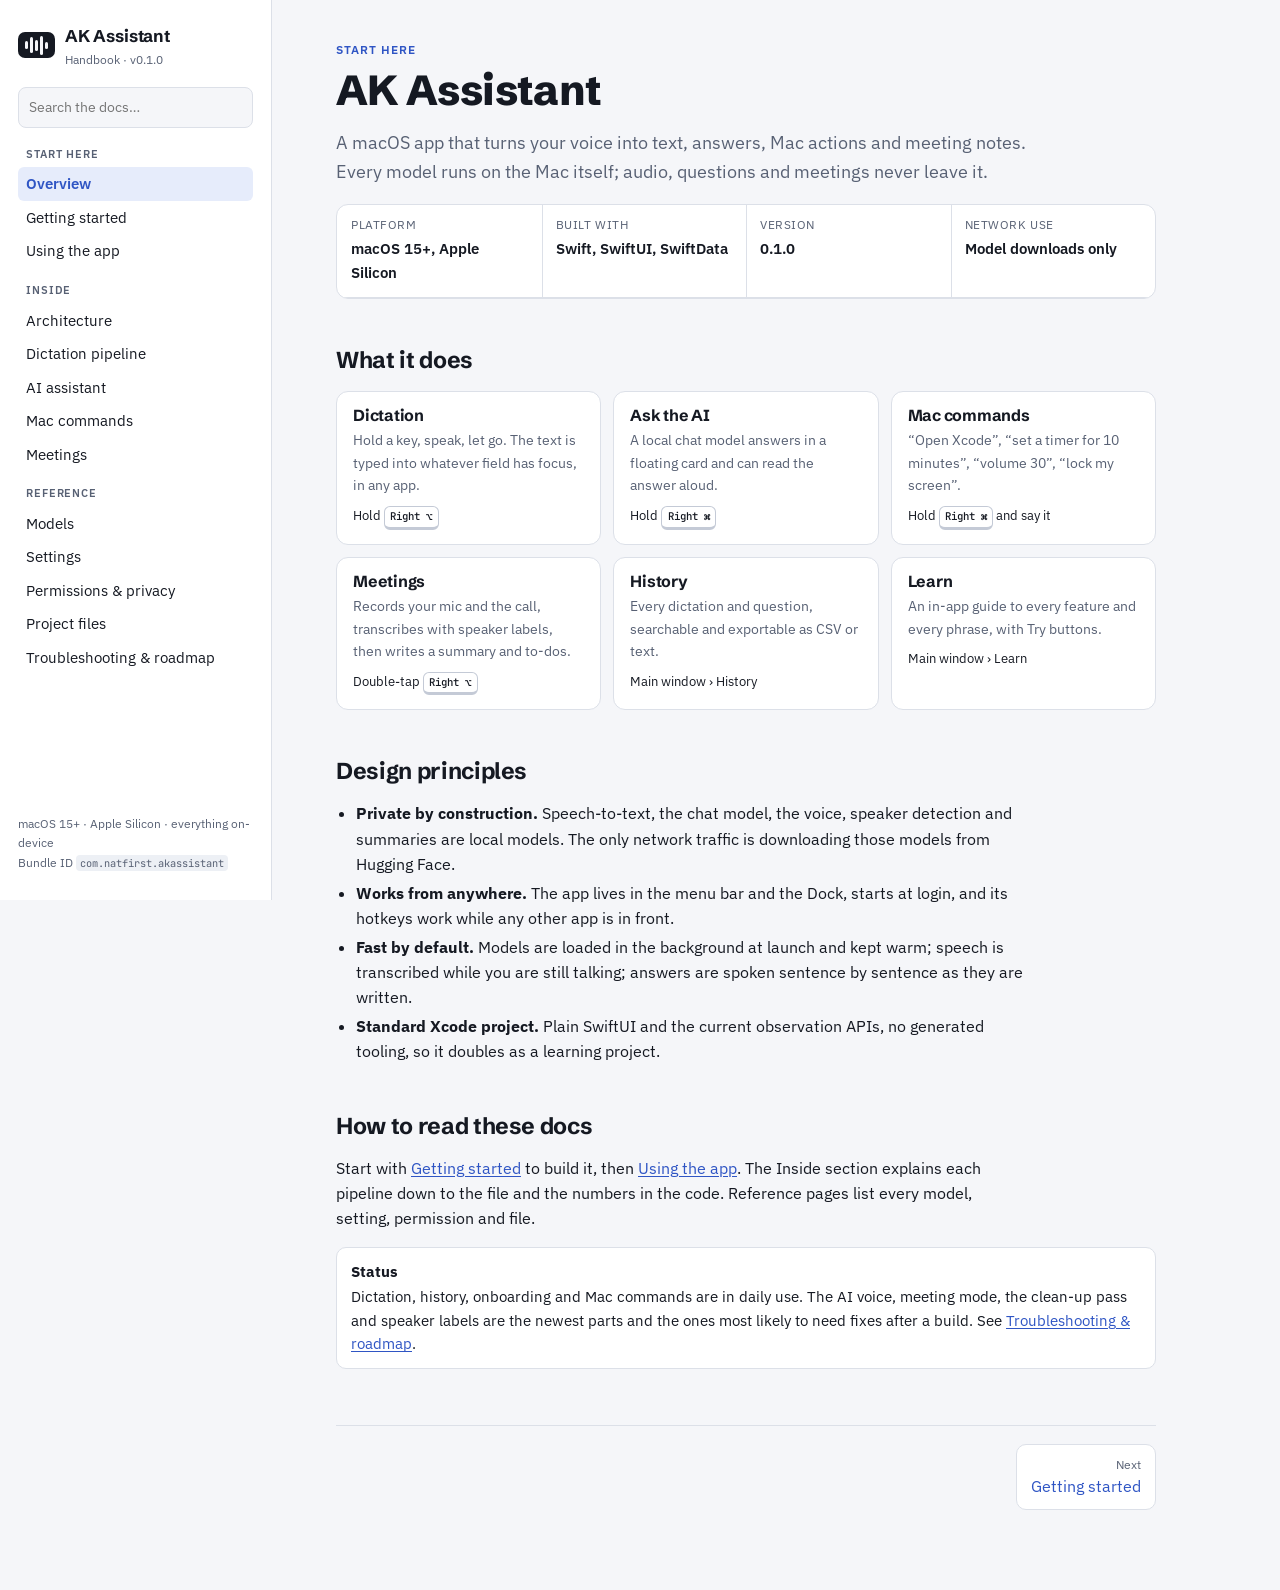
==== docs/index.html @ 8270cf7c "Writing tools, settings pages, models in settings, history redesign - Writing tools: shortcuts that " ====
<!doctype html>
<html lang="en">
<head>
<meta charset="utf-8">
<meta name="viewport" content="width=device-width, initial-scale=1, viewport-fit=cover">
<title>AK Assistant Handbook</title>
<link rel="preconnect" href="https://fonts.googleapis.com">
<link rel="preconnect" href="https://fonts.gstatic.com" crossorigin>
<link rel="stylesheet" href="https://fonts.googleapis.com/css2?family=IBM+Plex+Sans:ital,wght@0,400;0,500;0,600;1,400&family=JetBrains+Mono:wght@400;500&family=Schibsted+Grotesk:wght@600;700;800&display=swap">
<style>
/* Layout: a sticky sidebar of pages beside one reading column; each page is a section swapped by #hash. */
:root {
  --bg: #F5F6F9;
  --surface: #FFFFFF;
  --ink: #151922;
  --muted: #586174;
  --line: #DCE0E8;
  --accent: #2F55C4;
  --accent-soft: #E6ECFB;
  --rec: #D1372A;
  --rec-soft: #FBE7E4;
  --ok: #1E7F4F;
  --warn: #9A5B00;
  --warn-soft: #FFF2DC;
  --code-bg: #EDF0F5;
  --key-top: #FFFFFF;
  --key-edge: #C4CAD6;
  --font-display: "Schibsted Grotesk", "Helvetica Neue", Arial, sans-serif;
  --font-body: "IBM Plex Sans", -apple-system, "Segoe UI", Roboto, sans-serif;
  --font-mono: "JetBrains Mono", ui-monospace, "SF Mono", Menlo, Consolas, monospace;
}
@media (prefers-color-scheme: dark) {
  :root:not([data-theme="light"]) {
    --bg: #0F1217; --surface: #161A22; --ink: #E6E9EF; --muted: #9AA3B3; --line: #2A303B;
    --accent: #84A2FF; --accent-soft: #1E2843; --rec: #FF6F61; --rec-soft: #3A1E1C;
    --ok: #57C98E; --warn: #F0B45A; --warn-soft: #34291A; --code-bg: #1C2129;
    --key-top: #232935; --key-edge: #3A4250; color-scheme: dark;
  }
}
:root[data-theme="dark"] {
  --bg: #0F1217; --surface: #161A22; --ink: #E6E9EF; --muted: #9AA3B3; --line: #2A303B;
  --accent: #84A2FF; --accent-soft: #1E2843; --rec: #FF6F61; --rec-soft: #3A1E1C;
  --ok: #57C98E; --warn: #F0B45A; --warn-soft: #34291A; --code-bg: #1C2129;
  --key-top: #232935; --key-edge: #3A4250; color-scheme: dark;
}

* { box-sizing: border-box; }
body { margin: 0; background: var(--bg); color: var(--ink); font-family: var(--font-body); font-size: 15.5px; line-height: 1.62; }
a { color: var(--accent); text-underline-offset: 2px; }
a:focus-visible, button:focus-visible, input:focus-visible, select:focus-visible { outline: 2px solid var(--accent); outline-offset: 2px; border-radius: 4px; }
code, pre, kbd { font-family: var(--font-mono); font-size: 0.86em; }
code { background: var(--code-bg); padding: 0.1em 0.38em; border-radius: 4px; overflow-wrap: anywhere; }

.shell { display: grid; grid-template-columns: 272px minmax(0, 1fr); min-height: 100vh; }

/* Sidebar */
.side { position: sticky; top: env(safe-area-inset-top, 0px); height: 100vh; overflow-y: auto; border-right: 1px solid var(--line); background: var(--surface); padding: 22px 18px 28px; display: flex; flex-direction: column; gap: 18px; }
.brand { display: flex; align-items: center; gap: 10px; text-decoration: none; color: var(--ink); }
.brand-mark { display: flex; align-items: center; gap: 2px; height: 26px; padding: 0 7px; border-radius: 7px; background: var(--ink); }
.brand-mark i { display: block; width: 3px; border-radius: 2px; background: var(--bg); }
.brand-mark i:nth-child(1){height:8px}.brand-mark i:nth-child(2){height:16px}.brand-mark i:nth-child(3){height:11px}.brand-mark i:nth-child(4){height:19px}.brand-mark i:nth-child(5){height:7px}
.brand b { font-family: var(--font-display); font-size: 17px; letter-spacing: -0.01em; }
.brand small { display: block; color: var(--muted); font-size: 12px; font-weight: 400; }
.search { width: 100%; padding: 8px 10px; border: 1px solid var(--line); border-radius: 8px; background: var(--bg); color: var(--ink); font: inherit; font-size: 14px; }
.nav { display: flex; flex-direction: column; gap: 14px; }
.nav-group > span { display: block; font-size: 11px; font-weight: 600; letter-spacing: 0.08em; text-transform: uppercase; color: var(--muted); margin: 0 8px 4px; }
.nav a { display: flex; justify-content: space-between; gap: 8px; padding: 5px 8px; border-radius: 6px; color: var(--ink); text-decoration: none; font-size: 14.5px; }
.nav a:hover { background: var(--code-bg); }
.nav a[aria-current="page"] { background: var(--accent-soft); color: var(--accent); font-weight: 600; }
.nav a .hits { font-size: 11px; color: var(--muted); font-variant-numeric: tabular-nums; }
.side-foot { margin-top: auto; font-size: 12px; color: var(--muted); }
.mobile-nav { display: none; }

/* Content */
main { padding-block: 40px 80px; padding-inline: clamp(16px, 5vw, 64px); min-width: 0; }
.page { max-width: 820px; }
.eyebrow { font-size: 12px; font-weight: 600; letter-spacing: 0.08em; text-transform: uppercase; color: var(--accent); }
h1, h2, h3 { font-family: var(--font-display); text-wrap: balance; letter-spacing: -0.015em; line-height: 1.2; }
h1 { font-size: clamp(30px, 4.2vw, 42px); margin: 6px 0 12px; font-weight: 800; }
h2 { font-size: 23px; margin: 42px 0 10px; padding-top: 6px; }
h3 { font-size: 17px; margin: 26px 0 6px; }
.lead { font-size: 18px; color: var(--muted); max-width: 64ch; margin: 0 0 8px; }
p, li { max-width: 68ch; }
ul, ol { padding-left: 1.3em; }
li + li { margin-top: 4px; }
.muted { color: var(--muted); }

/* Keycaps */
kbd { display: inline-block; min-width: 1.9em; text-align: center; padding: 0.08em 0.5em 0.12em; border: 1px solid var(--key-edge); border-bottom-width: 3px; border-radius: 6px; background: var(--key-top); color: var(--ink); font-size: 0.82em; font-weight: 500; white-space: nowrap; }

/* Tables */
.table-wrap { overflow-x: auto; margin: 14px 0 6px; border: 1px solid var(--line); border-radius: 10px; background: var(--surface); }
table { width: 100%; border-collapse: collapse; font-size: 14px; }
th, td { text-align: left; vertical-align: top; padding: 9px 12px; border-bottom: 1px solid var(--line); }
th { font-size: 12px; font-weight: 600; letter-spacing: 0.04em; text-transform: uppercase; color: var(--muted); background: var(--bg); white-space: nowrap; }
tr:last-child td { border-bottom: 0; }
td code { white-space: nowrap; }
td.num { font-variant-numeric: tabular-nums; white-space: nowrap; }

/* Pipeline diagram: real stages, real order */
.flow { display: flex; flex-wrap: wrap; align-items: stretch; gap: 8px; margin: 16px 0; padding: 14px; border: 1px solid var(--line); border-radius: 12px; background: var(--surface); }
.stage { flex: 1 1 130px; min-width: 0; padding: 10px 12px; border-radius: 8px; background: var(--bg); border: 1px solid var(--line); }
.stage b { display: block; font-size: 13.5px; }
.stage span { display: block; font-size: 12.5px; color: var(--muted); line-height: 1.4; margin-top: 2px; }
.stage code { font-size: 11.5px; }
.arrow { align-self: center; color: var(--muted); font-size: 18px; flex: 0 0 auto; }
.stage.hot { border-color: var(--accent); background: var(--accent-soft); }
.stage.rec { border-color: var(--rec); background: var(--rec-soft); }
.flow-cap { font-size: 12.5px; color: var(--muted); margin-top: -8px; }

/* Callouts */
.note { margin: 16px 0; padding: 12px 14px; border-radius: 10px; border: 1px solid var(--line); background: var(--surface); font-size: 14.5px; }
.note.warn { border-color: var(--warn); background: var(--warn-soft); }
.note b:first-child { display: block; margin-bottom: 2px; }

/* Feature grid */
.grid { display: grid; grid-template-columns: repeat(auto-fit, minmax(220px, 1fr)); gap: 12px; margin: 16px 0; }
.card { padding: 14px 16px; border: 1px solid var(--line); border-radius: 12px; background: var(--surface); min-width: 0; }
.card h3 { margin: 0 0 4px; font-size: 16px; }
.card p { margin: 0; font-size: 14px; color: var(--muted); }
.card .how { margin-top: 8px; font-size: 13px; }

.facts { display: grid; grid-template-columns: repeat(auto-fit, minmax(150px, 1fr)); gap: 0; border: 1px solid var(--line); border-radius: 12px; background: var(--surface); margin: 18px 0; overflow: hidden; }
.facts div { padding: 12px 14px; border-right: 1px solid var(--line); border-bottom: 1px solid var(--line); margin: -1px -1px 0 0; }
.facts dt { font-size: 11.5px; letter-spacing: 0.05em; text-transform: uppercase; color: var(--muted); }
.facts dd { margin: 2px 0 0; font-weight: 600; font-size: 15px; }

pre.tree, pre.code { background: var(--surface); border: 1px solid var(--line); border-radius: 10px; padding: 14px 16px; overflow-x: auto; line-height: 1.55; font-size: 13px; }
.tag { display: inline-block; font-size: 11.5px; font-weight: 600; padding: 1px 7px; border-radius: 999px; background: var(--code-bg); color: var(--muted); white-space: nowrap; }
.tag.new { background: var(--accent-soft); color: var(--accent); }
.tag.rec { background: var(--rec-soft); color: var(--rec); }
.dot { display: inline-block; width: 8px; height: 8px; border-radius: 50%; background: var(--rec); margin-right: 6px; vertical-align: 1px; }

.pager { display: flex; justify-content: space-between; gap: 12px; margin-top: 56px; padding-top: 18px; border-top: 1px solid var(--line); }
.pager a { display: block; max-width: 48%; padding: 10px 14px; border: 1px solid var(--line); border-radius: 10px; text-decoration: none; background: var(--surface); }
.pager a small { display: block; color: var(--muted); font-size: 12px; }
.pager a.next { margin-left: auto; text-align: right; }

dl.defs { display: grid; grid-template-columns: minmax(120px, 210px) minmax(0, 1fr); gap: 8px 18px; margin: 14px 0; }
dl.defs dt { font-weight: 600; }
dl.defs dd { margin: 0; color: var(--muted); min-width: 0; }

@media (max-width: 860px) {
  .shell { grid-template-columns: minmax(0, 1fr); }
  .side { display: none; }
  .mobile-nav { display: flex; flex-direction: column; gap: 10px; padding: 14px 16px; border-bottom: 1px solid var(--line); background: var(--surface); position: sticky; top: env(safe-area-inset-top, 0px); z-index: 2; }
  .mobile-nav select { font: inherit; padding: 8px; border-radius: 8px; border: 1px solid var(--line); background: var(--bg); color: var(--ink); }
  main { padding-block: 24px 64px; }
  dl.defs { grid-template-columns: minmax(0, 1fr); gap: 2px 0; }
  dl.defs dd { margin-bottom: 10px; }
  .arrow { transform: rotate(90deg); flex-basis: 100%; text-align: center; }
  .stage { flex-basis: 100%; }
}
@media (prefers-reduced-motion: no-preference) { .page:not([hidden]) { animation: fade .18s ease-out; } }
@keyframes fade { from { opacity: .4; transform: translateY(3px); } to { opacity: 1; transform: none; } }
</style>
</head>
<body>


<div class="shell">
  <aside class="side" aria-label="Documentation">
    <a class="brand" href="#overview">
      <span class="brand-mark" aria-hidden="true"><i></i><i></i><i></i><i></i><i></i></span>
      <span><b>AK Assistant</b><small>Handbook · v0.1.0</small></span>
    </a>
    <input class="search" id="search" type="search" placeholder="Search the docs…" aria-label="Search the docs">
    <nav class="nav" id="nav"></nav>
    <div class="side-foot">macOS 15+ · Apple Silicon · everything on-device<br>Bundle ID <code>com.natfirst.akassistant</code></div>
  </aside>

  <div class="mobile-nav">
    <a class="brand" href="#overview"><span class="brand-mark" aria-hidden="true"><i></i><i></i><i></i><i></i><i></i></span><b>AK Assistant Handbook</b></a>
    <label class="muted" for="page-select" style="font-size:12px">Page</label>
    <select id="page-select"></select>
  </div>

  <main id="main">

<section class="page" data-page="overview" data-group="Start here" data-title="Overview">
  <div class="eyebrow">Start here</div>
  <h1>AK Assistant</h1>
  <p class="lead">A macOS app that turns your voice into text, answers, Mac actions and meeting notes. Every model runs on the Mac itself; audio, questions and meetings never leave it.</p>

  <dl class="facts">
    <div><dt>Platform</dt><dd>macOS 15+, Apple Silicon</dd></div>
    <div><dt>Built with</dt><dd>Swift, SwiftUI, SwiftData</dd></div>
    <div><dt>Version</dt><dd>0.1.0</dd></div>
    <div><dt>Network use</dt><dd>Model downloads only</dd></div>
  </dl>

  <h2>What it does</h2>
  <div class="grid">
    <div class="card"><h3>Dictation</h3><p>Hold a key, speak, let go. The text is typed into whatever field has focus, in any app.</p><div class="how">Hold <kbd>Right ⌥</kbd></div></div>
    <div class="card"><h3>Ask the AI</h3><p>A local chat model answers in a floating card and can read the answer aloud.</p><div class="how">Hold <kbd>Right ⌘</kbd></div></div>
    <div class="card"><h3>Mac commands</h3><p>“Open Xcode”, “set a timer for 10 minutes”, “volume 30”, “lock my screen”.</p><div class="how">Hold <kbd>Right ⌘</kbd> and say it</div></div>
    <div class="card"><h3>Meetings</h3><p>Records your mic and the call, transcribes with speaker labels, then writes a summary and to-dos.</p><div class="how">Double-tap <kbd>Right ⌥</kbd></div></div>
    <div class="card"><h3>History</h3><p>Every dictation and question, searchable and exportable as CSV or text.</p><div class="how">Main window › History</div></div>
    <div class="card"><h3>Learn</h3><p>An in-app guide to every feature and every phrase, with Try buttons.</p><div class="how">Main window › Learn</div></div>
  </div>

  <h2>Design principles</h2>
  <ul>
    <li><b>Private by construction.</b> Speech-to-text, the chat model, the voice, speaker detection and summaries are local models. The only network traffic is downloading those models from Hugging Face.</li>
    <li><b>Works from anywhere.</b> The app lives in the menu bar and the Dock, starts at login, and its hotkeys work while any other app is in front.</li>
    <li><b>Fast by default.</b> Models are loaded in the background at launch and kept warm; speech is transcribed while you are still talking; answers are spoken sentence by sentence as they are written.</li>
    <li><b>Standard Xcode project.</b> Plain SwiftUI and the current observation APIs, no generated tooling, so it doubles as a learning project.</li>
  </ul>

  <h2>How to read these docs</h2>
  <p>Start with <a href="#getting-started">Getting started</a> to build it, then <a href="#using">Using the app</a>. The Inside section explains each pipeline down to the file and the numbers in the code. Reference pages list every model, setting, permission and file.</p>
  <div class="note"><b>Status</b>Dictation, history, onboarding and Mac commands are in daily use. The AI voice, meeting mode, the clean-up pass and speaker labels are the newest parts and the ones most likely to need fixes after a build. See <a href="#troubleshooting">Troubleshooting &amp; roadmap</a>.</div>
</section>

<section class="page" data-page="getting-started" data-group="Start here" data-title="Getting started" hidden>
  <div class="eyebrow">Start here</div>
  <h1>Getting started</h1>
  <p class="lead">Open the project in Xcode, let it fetch the Swift packages, pick a signing team and run.</p>

  <h2>Requirements</h2>
  <div class="table-wrap"><table>
    <tr><th>Item</th><th>Needed</th></tr>
    <tr><td>Mac</td><td>Apple Silicon (M1 or newer)</td></tr>
    <tr><td>macOS</td><td>15 Sequoia or newer (deployment target 15.0; the voice engine needs it)</td></tr>
    <tr><td>Xcode</td><td>26 or newer (MLX Swift LM needs Swift 6.2 tools; the app target itself builds in Swift 5 mode)</td></tr>
    <tr><td>Memory</td><td>16 GB recommended with the AI assistant on. On 8 GB use Qwen3 1.7B and Parakeet Redux.</td></tr>
    <tr><td>Disk</td><td>~220–650 MB per speech model, 1–5.2 GB per AI model, 1–2.2 GB per voice, ~45 MB per hour of kept meeting audio</td></tr>
  </table></div>

  <h2>Build and run</h2>
  <ol>
    <li>Open <code>AKAssistant.xcodeproj</code> in the <code>AK Assistant</code> folder on the Desktop.</li>
    <li>Wait for Xcode to resolve the Swift packages (first time: several minutes). If it asks to <b>Trust &amp; Enable</b> the <code>MLXHuggingFaceMacros</code> macros, allow it. If it reports a missing <b>Metal Toolchain</b>, install it from Xcode › Settings › Components.</li>
    <li>Select the <b>AKAssistant</b> target › <b>Signing &amp; Capabilities</b> and choose your team.</li>
    <li>Press <kbd>⌘R</kbd>. Onboarding opens on the first launch.</li>
  </ol>
  <p>The project uses Xcode 16+ folder syncing (<code>PBXFileSystemSynchronizedRootGroup</code>): any file added to the <code>AKAssistant</code> folder, in Finder or Xcode, is part of the app automatically.</p>

  <h2>Swift packages</h2>
  <div class="table-wrap"><table>
    <tr><th>Package</th><th>Version</th><th>Used for</th></tr>
    <tr><td><a href="https://github.com/argmaxinc/argmax-oss-swift">argmax-oss-swift</a></td><td class="num">1.1.0</td><td>WhisperKit (speech-to-text) and TTSKit (Qwen3-TTS voice)</td></tr>
    <tr><td><a href="https://github.com/FluidInference/FluidAudio">FluidAudio</a></td><td class="num">0.17.4</td><td>Parakeet and Nemotron speech models, Silero VAD, offline speaker diarization</td></tr>
    <tr><td><a href="https://github.com/ml-explore/mlx-swift-lm">mlx-swift-lm</a></td><td class="num">3.31.4</td><td>Running the AI chat models with MLX</td></tr>
    <tr><td><a href="https://github.com/ml-explore/mlx-swift">mlx-swift</a></td><td class="num">0.31.6</td><td>MLX array framework (dependency of the above)</td></tr>
    <tr><td><a href="https://github.com/huggingface/swift-huggingface">swift-huggingface</a></td><td class="num">0.11.0</td><td>Hugging Face downloads, <code>#huggingFaceLoadModelContainer</code></td></tr>
    <tr><td><a href="https://github.com/huggingface/swift-transformers">swift-transformers</a></td><td class="num">1.3.4</td><td>Tokenizers for the chat models</td></tr>
    <tr><td><a href="https://github.com/sindresorhus/KeyboardShortcuts">KeyboardShortcuts</a></td><td class="num">2.4.0</td><td>Custom hotkey combos and the shortcut recorder</td></tr>
  </table></div>
  <p class="muted">Pulled in indirectly: swift-jinja, swift-collections, swift-crypto, swift-asn1, swift-numerics, swift-syntax, swift-argument-parser, eventsource, yyjson.</p>

  <h2>Where things are set in Xcode</h2>
  <div class="table-wrap"><table>
    <tr><th>What</th><th>Where</th></tr>
    <tr><td>App name, bundle ID (<code>com.natfirst.akassistant</code>), version</td><td>Target › General</td></tr>
    <tr><td>Microphone and Apple Events permission texts</td><td>Target › Info, or Build Settings › <code>INFOPLIST_KEY_*</code></td></tr>
    <tr><td>Entitlements, signing, hardened runtime</td><td>Target › Signing &amp; Capabilities (<code>AKAssistant.entitlements</code>)</td></tr>
    <tr><td>Swift packages</td><td>Project › Package Dependencies</td></tr>
    <tr><td>App icon, accent colour</td><td><code>Assets.xcassets</code> (source art: <code>AppIcon.svg</code>)</td></tr>
  </table></div>

  <h2>Making a DMG to share</h2>
  <p><code>make-dmg.sh</code> in the project folder archives a Release build and packages it as a drag-to-Applications disk image in <code>dist/AK-Assistant-&lt;version&gt;.dmg</code>.</p>
  <pre class="code">./make-dmg.sh                       # build + DMG, signed the way Xcode signs
NOTARY_PROFILE=ak ./make-dmg.sh     # also notarize, so other Macs open it without warnings</pre>
  <div class="note warn"><b>Replace old copies when you update</b>An older copy left in Applications (it starts at login) keeps its own hotkeys running alongside the new build. Before meetings moved to their own database file, an old copy could also wipe the meetings table. Quit or replace old copies after each update.</div>
</section>

<section class="page" data-page="using" data-group="Start here" data-title="Using the app" hidden>
  <div class="eyebrow">Start here</div>
  <h1>Using the app</h1>
  <p class="lead">Three keys do almost everything. The window is for history, meetings, models and settings.</p>

  <h2>Keys</h2>
  <div class="table-wrap"><table>
    <tr><th>Do this</th><th>Default key</th><th>What happens</th></tr>
    <tr><td>Hold and talk, then let go</td><td><kbd>Right ⌥</kbd></td><td>Dictation: the text is typed into the focused field</td></tr>
    <tr><td>Hold and ask, then let go</td><td><kbd>Right ⌘</kbd></td><td>AI answer or Mac command</td></tr>
    <tr><td>Double-tap</td><td><kbd>Right ⌥</kbd> <kbd>Right ⌥</kbd></td><td>Start recording a meeting</td></tr>
    <tr><td>Press once (or double-tap) during a meeting</td><td><kbd>Right ⌥</kbd></td><td>Stop the meeting and write the notes</td></tr>
    <tr><td>Press while still holding</td><td><kbd>Esc</kbd></td><td>Cancel the current recording</td></tr>
  </table></div>
  <p>Either key can be Right Option, Right Command, Right Control, Fn/Globe or a custom combination. The AI key can also be Off. The two can never be the same key; picking the other key's key swaps them.</p>

  <h2>The floating popup</h2>
  <p>One borderless panel at the top centre of the screen changes shape with what is happening. It never takes focus, so the field you are typing in stays active.</p>
  <dl class="defs">
    <dt>Capsule</dt><dd>“Listening…”, “Transcribing…”, “Thinking…”, short messages. Grows to show the live transcript while you talk.</dd>
    <dt>Transcript card</dt><dd>After dictation: what was typed and where. Stays 4–15 s depending on length, longer while the pointer is over it.</dd>
    <dt>Answer card</dt><dd>Your question and the AI answer as it streams in, with copy, speak again, new chat and close.</dd>
    <dt>Meeting capsule</dt><dd><span class="dot"></span>“Meeting · press ⌥ to stop” with a level meter and timer while a meeting records.</dd>
  </dl>

  <h2>Main window</h2>
  <div class="table-wrap"><table>
    <tr><th>Page</th><th>What it shows</th></tr>
    <tr><td>History</td><td>Dictations and AI questions with time, app, model and word count. Search, filter, copy, export (CSV or text), clear.</td></tr>
    <tr><td>Meetings</td><td>Recorded meetings: Summary, To-dos and Transcript tabs, audio player, speaker names. See <a href="#meetings">Meetings</a>.</td></tr>
    <tr><td>Learn</td><td>Get started checklist, every command phrase with Try buttons, feature guides, tips and fixes.</td></tr>
    <tr><td>Models</td><td>Download, delete and pick speech, AI and voice models; choose where each speech model runs; add custom models.</td></tr>
    <tr><td>Settings</td><td>Keys, AI answers, Mac commands, Meetings (four sections), transcription, general, history, permissions.</td></tr>
  </table></div>
  <p>Closing the window leaves the app running. The menu bar icon shows status, the last five dictations (click to copy), timers, meeting start/stop and quick links.</p>

  <h2>First launch</h2>
  <p>Onboarding runs once, in seven steps: <b>Welcome</b> → <b>Microphone</b> → <b>Accessibility</b> → <b>Speech model</b> (downloads and warms it) → <b>AI assistant</b> (chat model, voice, how answers come back) → <b>Keys</b> → <b>Try it</b>. Launch at login is turned on. If the window is closed on the last step but everything is granted and downloaded, onboarding is marked done anyway.</p>
</section>

<section class="page" data-page="architecture" data-group="Inside" data-title="Architecture" hidden>
  <div class="eyebrow">Inside</div>
  <h1>Architecture</h1>
  <p class="lead">One observable hub, <code>AppState</code>, owns every pipeline. Services do the work; SwiftUI views only read state and call methods.</p>

  <h2>The layers</h2>
  <div class="flow" aria-label="Layers from input to storage">
    <div class="stage"><b>Input</b><span><code>HotkeyManager</code>, <code>AudioRecorder</code>, <code>MeetingRecorder</code></span></div>
    <div class="arrow" aria-hidden="true">→</div>
    <div class="stage hot"><b>AppState</b><span>status, popup mode, routing; owns all services</span></div>
    <div class="arrow" aria-hidden="true">→</div>
    <div class="stage"><b>Services</b><span>Transcription, LLM, Speech, Commands, Meetings</span></div>
    <div class="arrow" aria-hidden="true">→</div>
    <div class="stage"><b>Output</b><span><code>TextInserter</code>, popup, voice, SwiftData</span></div>
  </div>

  <h2>Key types</h2>
  <div class="table-wrap"><table>
    <tr><th>Type</th><th>File</th><th>Role</th></tr>
    <tr><td><code>AKAssistantApp</code>, <code>AppDelegate</code></td><td><code>AKAssistantApp.swift</code></td><td><code>@main</code>. Main <code>Window</code>, <code>MenuBarExtra</code>, Dock icon, saves data on quit. Window is suppressed at launch once onboarded.</td></tr>
    <tr><td><code>AppState</code></td><td><code>App/AppState.swift</code></td><td><code>@MainActor @Observable</code> singleton. Dictation and assistant pipelines, Mac commands, meeting routing, model warm-up, history saving.</td></tr>
    <tr><td><code>Preferences</code></td><td><code>App/Preferences.swift</code></td><td>Every setting, persisted in <code>UserDefaults</code> through <code>didSet</code>.</td></tr>
    <tr><td><code>ModelManager</code></td><td><code>Models/ModelManager.swift</code></td><td>Downloads, tracks and deletes speech, chat and voice models.</td></tr>
    <tr><td><code>TranscriptionService</code></td><td><code>Transcription/</code></td><td>Keeps one speech engine loaded; reuses in-flight loads; unloads after 4 idle hours.</td></tr>
    <tr><td><code>LLMService</code></td><td><code>Assistant/LLMService.swift</code></td><td>Loads an MLX chat model, holds the conversation, one-off generation for meeting notes.</td></tr>
    <tr><td><code>SpeechService</code></td><td><code>Assistant/SpeechService.swift</code></td><td>Qwen3-TTS through TTSKit; speaks sentence by sentence.</td></tr>
    <tr><td><code>CommandRunner</code></td><td><code>Tools/</code></td><td>Parses and runs Mac commands, timers and reminders.</td></tr>
    <tr><td><code>MeetingCoordinator</code></td><td><code>Meetings/</code></td><td>Meeting mode: recording, live transcript, clean-up pass, notes.</td></tr>
    <tr><td><code>IslandController</code></td><td><code>UI/FloatingIsland.swift</code></td><td>The non-activating <code>NSPanel</code> that follows <code>AppState.islandMode</code>.</td></tr>
  </table></div>

  <h2>State and observation</h2>
  <ul>
    <li><code>AppState</code>, <code>Preferences</code>, <code>ModelManager</code> and <code>MeetingCoordinator</code> are <code>@Observable</code>. Views read them through <code>@Environment(Type.self)</code>; only views that read a changed property redraw.</li>
    <li>Plumbing that isn't UI state (tasks, recorder handles) is <code>@ObservationIgnored</code>.</li>
    <li><code>AppState.observePreferences()</code> uses <code>withObservationTracking</code> to react to settings changes (new hotkeys, a different model) from anywhere in the UI.</li>
    <li>The popup follows <code>islandMode</code>, computed from <code>status</code>, the dictation result, the AI reply and whether a meeting is recording.</li>
  </ul>

  <h2>Threads</h2>
  <dl class="defs">
    <dt>Main actor</dt><dd>All app state, services' bookkeeping, SwiftData's main context, UI.</dd>
    <dt>Audio thread</dt><dd>Microphone taps convert to 16 kHz mono and append under an <code>NSLock</code>; levels hop to the main actor.</dd>
    <dt>Mixer queue</dt><dd>Meetings: a serial <code>DispatchQueue</code> mixes mic and Mac audio every 0.25 s, writes the .m4a files and cuts transcript chunks.</dd>
    <dt>ScreenCaptureKit queue</dt><dd>Delivers the Mac's audio buffers for meetings.</dd>
    <dt>Model inference</dt><dd>Core ML, MLX and FluidAudio run their own work off the main thread; the services <code>await</code> them.</dd>
  </dl>

  <h2>Where data lives</h2>
  <div class="table-wrap"><table>
    <tr><th>Data</th><th>Location</th><th>Format</th></tr>
    <tr><td>Dictation and AI history</td><td><code>~/Library/Application Support/default.store</code></td><td>SwiftData (<code>DictationRecord</code>)</td></tr>
    <tr><td>Meetings</td><td><code>~/Library/Application Support/AK Assistant/Meetings.store</code></td><td>SwiftData (<code>Meeting</code>), private to the app</td></tr>
    <tr><td>Meeting audio</td><td><code>…/AK Assistant/Meetings/&lt;id&gt;.m4a</code>, <code>-mic.m4a</code>, <code>-mac.m4a</code></td><td>AAC, 16 kHz mono, 32 kbps</td></tr>
    <tr><td>Settings, custom models, runtimes</td><td><code>UserDefaults</code> (<code>com.natfirst.akassistant</code>)</td><td>Property list</td></tr>
    <tr><td>WhisperKit models, voices</td><td><code>…/AK Assistant/Models</code> (voices in <code>Models/Voice</code>)</td><td>Core ML</td></tr>
    <tr><td>Parakeet, Nemotron, VAD, diarizer</td><td><code>~/Library/Application Support/FluidAudio/Models</code></td><td>Core ML (managed by FluidAudio)</td></tr>
    <tr><td>Chat models</td><td><code>~/.cache/huggingface/hub</code></td><td>MLX safetensors</td></tr>
  </table></div>
  <div class="note"><b>Why meetings have their own store</b>SwiftData's default file is shared by every non-sandboxed app that uses the default configuration. An older AK Assistant build without the <code>Meeting</code> entity would migrate that file and drop the meetings table. Meetings moved to <code>Meetings.store</code>; on first launch of that version, meetings left in the shared file are copied over once.</div>
</section>

<section class="page" data-page="dictation" data-group="Inside" data-title="Dictation pipeline" hidden>
  <div class="eyebrow">Inside</div>
  <h1>Dictation pipeline</h1>
  <p class="lead">From key down to text in another app, with the model already warm and the transcript mostly done before you let go.</p>

  <div class="flow" aria-label="Dictation pipeline">
    <div class="stage"><b>Key down</b><span><code>HotkeyManager</code> flagsChanged monitor</span></div>
    <div class="arrow" aria-hidden="true">→</div>
    <div class="stage"><b>Record</b><span><code>AudioRecorder</code>, 16 kHz mono in memory</span></div>
    <div class="arrow" aria-hidden="true">→</div>
    <div class="stage hot"><b>Transcribe</b><span>streaming or final pass</span></div>
    <div class="arrow" aria-hidden="true">→</div>
    <div class="stage"><b>Clean</b><span><code>PostProcessor</code></span></div>
    <div class="arrow" aria-hidden="true">→</div>
    <div class="stage"><b>Insert</b><span><code>TextInserter</code></span></div>
    <div class="arrow" aria-hidden="true">→</div>
    <div class="stage"><b>Save</b><span>History, transcript card</span></div>
  </div>

  <h2>1. The key</h2>
  <p>Modifier-only keys (Right ⌥ 61, Right ⌘ 54, Right ⌃ 62, Fn 63) are watched with global and local <code>NSEvent</code> <code>.flagsChanged</code> monitors, which need Accessibility. Custom combos use KeyboardShortcuts' key-down and key-up handlers. <kbd>Esc</kbd> while recording cancels. Double-tap detection for meetings lives here too (see <a href="#meetings">Meetings</a>).</p>

  <h2>2. Recording</h2>
  <ul>
    <li><code>AVAudioEngine</code> taps the mic and converts each buffer to 16 kHz mono Float32 with <code>AVAudioConverter</code>. Nothing is written to disk.</li>
    <li>The app you were typing in is remembered so it can be brought back to the front before pasting.</li>
    <li>The speech model's load starts the moment the key goes down, in case it was unloaded.</li>
    <li>Recordings stop on their own after <b>120 s</b>.</li>
  </ul>

  <h2>3. Transcribing</h2>
  <dl class="defs">
    <dt>Streaming models</dt><dd>Nemotron Streaming gets audio in ~0.1 s pieces while you talk; its running transcript is the live text, and only the last fraction of a second remains when you let go.</dd>
    <dt>Other models</dt><dd>A live preview re-transcribes the recent audio about every 0.25 s (Parakeet, 20 s window) or 0.6 s (Whisper, 30 s window). When you let go, the whole clip is transcribed once more for the final text.</dd>
    <dt>Skipped clips</dt><dd>Shorter than 0.3 s or with RMS below 0.004 (near silence), so Whisper can't invent “Thank you.” from nothing.</dd>
  </dl>
  <p>Engines implement one protocol, <code>TranscriptionEngine</code> (<code>transcribe(samples, language)</code>), with <code>StreamingTranscriptionEngine</code> adding <code>beginStream / feed / finishStream</code>. Backends: <code>WhisperKitEngine</code>, <code>ParakeetEngine</code>, <code>NemotronStreamingEngine</code> and, when the mlx-audio package is present, MLX engines. Each new load runs one second of silence through the model to compile its kernels before real use.</p>

  <h2>4. Cleaning up</h2>
  <p><code>PostProcessor.clean</code> strips model artefacts such as <code>[BLANK_AUDIO]</code>, removes filler words (“um”, “uh”) when that setting is on, collapses whitespace, fixes spaces before punctuation and capitalises the first letter.</p>

  <h2>5. Inserting</h2>
  <ol>
    <li>Checks Accessibility and permission to post key events, and Secure Keyboard Entry (password fields, Terminal). If blocked, the text goes to the clipboard with the reason shown on the card.</li>
    <li><b>Accessibility insert:</b> writes straight into the focused element of native apps and verifies the value changed. No clipboard involved.</li>
    <li><b>Clipboard + ⌘V:</b> for browsers, Electron, Office and the rest. Waits for the hotkey's modifier to be released first so it can't combine with ⌘V. The previous clipboard is restored afterwards (after a delay, so slow apps read the new text first).</li>
  </ol>
  <p>The result (<code>inserted</code>, <code>pasted(focusConfirmed:)</code> or <code>copiedOnly(reason)</code>) decides what the transcript card says.</p>

  <h2>6. History</h2>
  <p>Each dictation is saved as a <code>DictationRecord</code> (text, duration, model, app name and bundle ID). Retention: forever, 30 days, 7 days or don't save; old entries are pruned at launch and when the setting changes. Export as CSV or plain text.</p>
</section>

<section class="page" data-page="assistant" data-group="Inside" data-title="AI assistant" hidden>
  <div class="eyebrow">Inside</div>
  <h1>AI assistant</h1>
  <p class="lead">Hold the AI key, ask, let go. A local chat model streams the answer into the popup while a local voice reads each sentence as soon as it's written.</p>

  <div class="flow" aria-label="AI assistant pipeline">
    <div class="stage"><b>Speech-to-text</b><span>same pipeline as dictation</span></div>
    <div class="arrow" aria-hidden="true">→</div>
    <div class="stage"><b>Command?</b><span><code>CommandParser</code> first</span></div>
    <div class="arrow" aria-hidden="true">→</div>
    <div class="stage hot"><b>Chat model</b><span><code>LLMService</code>, MLX, streamed</span></div>
    <div class="arrow" aria-hidden="true">→</div>
    <div class="stage"><b>Sentences</b><span><code>SentenceSplitter</code></span></div>
    <div class="arrow" aria-hidden="true">→</div>
    <div class="stage"><b>Voice</b><span><code>SpeechService</code>, Qwen3-TTS</span></div>
  </div>

  <h2>The chat model</h2>
  <ul>
    <li>Loaded with <code>#huggingFaceLoadModelContainer</code> into an MLX <code>ModelContainer</code>; a <code>ChatSession</code> keeps the conversation.</li>
    <li>Follow-ups within <b>5 minutes</b> continue the same conversation; “New chat” or a longer pause starts fresh.</li>
    <li>Generation: up to 500 tokens, temperature 0.7. Qwen3's thinking mode is turned off so answers start quickly.</li>
    <li>The system prompt asks for short, spoken-style answers without markdown, since they may be read aloud.</li>
    <li>The model loads in the background 2 s after launch (speech model first, then chat, then voice, one after another to avoid a memory spike) and unloads after 30 idle minutes.</li>
  </ul>

  <h2>The voice</h2>
  <ul>
    <li>Qwen3-TTS through Argmax TTSKit (Core ML). Nine speakers: Ryan, Aiden, Eric, Dylan, Serena, Vivian, Ono Anna, Sohee, Uncle Fu.</li>
    <li>The voice opens before the answer arrives; each finished sentence is queued while the previous one plays, in one audio session so there are no gaps.</li>
    <li>The speaker/language prompt prefix is cached on disk, which removes most per-sentence start-up work.</li>
    <li>Pressing either hotkey while it's speaking stops the voice so the mic only hears you.</li>
  </ul>

  <h2>Answer styles</h2>
  <div class="table-wrap"><table>
    <tr><th>Setting</th><th>Behaviour</th></tr>
    <tr><td>Show and speak (default)</td><td>Answer card plus voice</td></tr>
    <tr><td>Show only</td><td>Answer card, nothing spoken</td></tr>
    <tr><td>Speak only</td><td>Voice only; the capsule says “Answering…”. Still saved in History.</td></tr>
  </table></div>
  <p>Questions and answers are saved in History as <code>kind = "assistant"</code> records.</p>
</section>

<section class="page" data-page="commands" data-group="Inside" data-title="Mac commands" hidden>
  <div class="eyebrow">Inside</div>
  <h1>Mac commands</h1>
  <p class="lead">The AI key also acts on the Mac. Common phrasings are matched instantly and offline; anything else can still be turned into a command by the AI model.</p>

  <h2>How a phrase becomes an action</h2>
  <ol>
    <li><code>CommandParser.parse</code> matches the transcript against known phrasings and returns a <code>MacCommand</code>. No model needed.</li>
    <li>If nothing matches and <b>Understand commands phrased any way</b> is on, the chat model is told it may reply <code>ACTION: &lt;short English command&gt;</code>. The app holds back the streamed text until it can tell an action from an answer, then parses that phrase. This handles “fire up Apple's coding app” or “xcode kholo”.</li>
    <li><code>CommandRunner</code> carries it out and returns <code>done</code>, <code>answer</code> (shown and optionally spoken), <code>failed</code> or <code>notHandled</code> (falls back to a normal AI answer).</li>
  </ol>

  <h2>What you can say</h2>
  <div class="table-wrap"><table>
    <tr><th>Group</th><th>Examples</th></tr>
    <tr><td>Apps &amp; windows</td><td>open Xcode, switch to Finder, quit Slack, hide other apps, minimize, new tab, full screen, run shortcut …</td></tr>
    <tr><td>Websites &amp; search</td><td>open YouTube, go to github.com, search YouTube for …, google …; Google, YouTube, Images, Wikipedia, Amazon, GitHub, Reddit, Stack Overflow, Maps, News; directions to …</td></tr>
    <tr><td>Files, folders &amp; settings</td><td>open Downloads, find files named invoice, open file budget, open Wi-Fi settings</td></tr>
    <tr><td>Sound &amp; music</td><td>set volume to 40, turn it up, mute, pause the music, next song</td></tr>
    <tr><td>Screen &amp; system</td><td>brightness up, dark mode on, take a screenshot, screenshot a selection, record my screen, turn off Wi-Fi, keep my Mac awake for 1 hour</td></tr>
    <tr><td>Timers &amp; reminders</td><td>set a timer for 10 minutes, remind me in 20 minutes to …, remind me at 5 pm to …, how much time is left, cancel all timers</td></tr>
    <tr><td>Quick info</td><td>time, date, battery, storage, memory, uptime, macOS version, IP address, clipboard, front app</td></tr>
    <tr><td>Typing &amp; clipboard</td><td>type …, copy … to clipboard</td></tr>
    <tr><td>Lock, sleep &amp; power</td><td>lock my screen, turn off the display, go to sleep, screen saver, empty the trash, restart, shut down, log out</td></tr>
  </table></div>

  <h2>Building blocks</h2>
  <dl class="defs">
    <dt><code>AppFinder</code></dt><dd>Matches spoken app names against installed and running apps, with aliases (“vs code”, “chrome”, “settings”) and Levenshtein fuzzy matching (“ex code” → Xcode). Suggests close matches when unsure.</dd>
    <dt><code>CommandRunner</code></dt><dd>Uses <code>NSWorkspace</code>, synthetic keys (media keys, ⌘⇧3, ⌃⌘Q), and through <code>SystemControl</code> runs <code>osascript</code>, <code>pmset</code>, <code>mdfind</code>, <code>networksetup</code>, <code>caffeinate</code> and <code>shortcuts</code> off the main thread.</dd>
    <dt><code>TimerCenter</code></dt><dd>Voice timers and reminders; posts macOS notifications, plays a chime and shows a card when one fires. Cancel them from the menu bar.</dd>
    <dt><code>ToolCatalog</code></dt><dd>The phrase list shown in Learn and given to the AI model as examples.</dd>
  </dl>

  <h2>Risky actions</h2>
  <p>Quit an app, close a window or tab, lock, sleep, empty the Trash, Wi-Fi off, restart, shut down and log out. They run immediately by default. With <b>Ask before risky actions</b> on, the popup shows Run / Cancel, or you can hold the AI key and say “yes” or “no”. Restart, shut down and log out always show macOS's own confirmation too.</p>
  <p>Dark mode, Empty Trash and restart/shut down/log out use Apple Events, so macOS asks once for permission to control System Events, Finder or loginwindow.</p>
</section>

<section class="page" data-page="meetings" data-group="Inside" data-title="Meetings" hidden>
  <div class="eyebrow">Inside</div>
  <h1>Meetings</h1>
  <p class="lead">Records you and the people on the call, transcribes while it runs, redoes the transcript with speaker labels when it ends, then writes the summary and to-dos. All on the Mac.</p>

  <div class="flow" aria-label="Meeting pipeline">
    <div class="stage rec"><b>Record</b><span>mic + Mac audio, three .m4a files</span></div>
    <div class="arrow" aria-hidden="true">→</div>
    <div class="stage"><b>Live transcript</b><span>pieces of 15–28 s</span></div>
    <div class="arrow" aria-hidden="true">→</div>
    <div class="stage hot"><b>Clean-up pass</b><span>VAD, speakers, echo filter</span></div>
    <div class="arrow" aria-hidden="true">→</div>
    <div class="stage"><b>Notes</b><span>summary, decisions, to-dos</span></div>
  </div>

  <h2>Starting and stopping</h2>
  <ul>
    <li>Double-tap the dictation key: both taps under <b>0.3 s</b>, the second starting within <b>0.4 s</b> of the first ending, and no other key pressed in between, so ⌥← word jumps never start a meeting.</li>
    <li>A single press of the dictation key (or a double-tap) stops it. A second tap within 1 s of stopping is ignored, so a double-tap stop can't start a new meeting.</li>
    <li>Also from the menu bar and the Meetings toolbar. Recording stops by itself after the configured maximum (default 4 hours).</li>
    <li>While recording, dictation is paused and the AI key shows “Recording a meeting · press … to stop”.</li>
  </ul>

  <h2>Recording (<code>MeetingRecorder</code>)</h2>
  <dl class="defs">
    <dt>Microphone</dt><dd><code>AVAudioEngine</code> with Apple's voice processing (noise suppression and echo cancellation, as in FaceTime), other-audio ducking set to minimum. If macOS can't start it (error −10875, typically Bluetooth headphones or mismatched sample rates), the engine is rebuilt and the plain mic is used; the meeting gets a note.</dd>
    <dt>The Mac's audio</dt><dd>ScreenCaptureKit stream with <code>capturesAudio</code>, excluding AK Assistant's own sound, 48 kHz stereo converted to 16 kHz mono. Video is set to 2×2 px at 1 fps and ignored. Needs Screen &amp; System Audio Recording; without it the meeting continues mic-only.</dd>
    <dt>Mixing</dt><dd>Every 0.25 s on a serial queue, the mic samples set the clock; Mac audio is added to them (zero-padded), and its backlog is capped at 1 s to absorb clock drift.</dd>
    <dt>Files</dt><dd><code>&lt;id&gt;.m4a</code> (mix, for playback), <code>&lt;id&gt;-mic.m4a</code> and <code>&lt;id&gt;-mac.m4a</code> (separate tracks on the same timeline, for the clean-up). AAC, 16 kHz mono, 32 kbps, about 15 MB per hour each, written as they record.</dd>
    <dt>Chunks</dt><dd>From 18 s on, a piece is cut as soon as the last 0.4 s is quiet; at 28 s it's cut at the quietest 0.2 s between 15 s and 28 s.</dd>
  </dl>

  <h2>Live transcript</h2>
  <p>Each piece goes through the selected speech model in order (pieces with RMS below 0.003 are skipped) and is saved straight away as a <code>TranscriptSegment</code>, so the Meetings screen fills in during the meeting and a crash loses at most one piece. It can be turned off to save battery when the clean-up pass is on.</p>

  <h2>Clean-up pass (<code>MeetingCleanup</code>)</h2>
  <ol>
    <li><b>Speakers.</b> FluidAudio's offline diarizer (pyannote segmentation, WeSpeaker embeddings, VBx clustering; about 30 MB downloaded the first time) splits the Mac track into Speaker 1, 2, 3… in order of first appearance. The mic track is “You”. With no Mac track (an in-person meeting), the mic track is split instead. An expected number of people can be set; the Mac track then gets that number minus one.</li>
    <li><b>Speech detection.</b> Silero VAD finds speech in the mic track (and in the Mac track if speakers are off or fail), reading 10 minutes at a time to keep memory flat. Thresholds: Low 0.85, Normal 0.7, High 0.5; minimum speech 0.25 s, minimum silence 0.6 s.</li>
    <li><b>Transcription.</b> Each piece of up to 25 s (longer turns are split at their pauses) is transcribed from its own track, with the dictation model or a bigger one picked in Settings.</li>
    <li><b>Echo filter.</b> A “You” line is dropped when over half of it overlaps the others' speech and over 60% of its words also appear in what they said.</li>
    <li><b>Paragraphs.</b> Consecutive lines from the same speaker less than 1.5 s apart are joined, up to a minute each.</li>
  </ol>
  <p>If it fails, the live transcript is kept and the meeting shows why. <b>Redo Clean-up and Speakers</b> reruns it from the kept tracks and keeps names you already gave.</p>

  <h2>Notes (<code>MeetingSummarizer</code>)</h2>
  <ul>
    <li>A fresh one-off chat session (temperature 0.3) separate from the spoken conversation.</li>
    <li>Transcripts over 2,500 words are summarised part by part first (700 tokens of notes each), then the notes are combined, so an hour fits a small model.</li>
    <li>The model answers in a fixed format: <code>TITLE</code>, <code>SUMMARY</code>, <code>KEY POINTS</code>, <code>DECISIONS</code>, <code>ACTION ITEMS</code> with <code>task | owner | due</code>. The parser tolerates markdown and numbered lists, and keeps the raw text as the summary if the format wasn't followed.</li>
    <li>Lines carry speaker labels, and the prompt says “You” is the person recording, so to-do owners come out right.</li>
    <li>Detail: Brief (2–3 sentences, ≤4 points, 700 tokens), Standard (3–6 sentences, ≤8 points, 1,200 tokens), Detailed (2–3 paragraphs, 2,000 tokens).</li>
    <li>Rewriting keeps to-dos you already ticked. An automatic “Meeting · date” title is replaced by the AI's title; one you typed is kept.</li>
  </ul>

  <h2>The Meetings screen</h2>
  <p>A resizable split view: the list (with a red Recording banner while live) and the selected meeting. Its header has an editable title, date, length, word count and a ⋯ menu (Copy Notes, Export as Markdown, Write/Rewrite Summary and To-dos, Redo Clean-up and Speakers, Show Audio in Finder, Delete). Below: the audio player and three tabs.</p>
  <dl class="defs">
    <dt>Summary</dt><dd>Summary, key points, decisions and action items, with the model that wrote them.</dd>
    <dt>To-dos</dt><dd>Tick, edit, add, delete, copy as a checklist.</dd>
    <dt>Transcript</dt><dd>Search; speaker chips with talk time (click one to rename the speaker everywhere: transcript, summary, key points, decisions, to-do text and owners); click a time to play from there; the playing line is highlighted.</dd>
  </dl>

  <h2>Data model</h2>
  <p><code>Meeting</code> is a SwiftData <code>@Model</code>. Lists are stored as JSON <code>Data</code> with computed accessors to keep the schema simple.</p>
  <div class="table-wrap"><table>
    <tr><th>Field</th><th>Holds</th></tr>
    <tr><td><code>id</code>, <code>title</code>, <code>startedAt</code>, <code>duration</code></td><td>Identity and timing; <code>hasDefaultTitle</code> says whether the AI may rename it</td></tr>
    <tr><td><code>stateRaw</code></td><td><code>recording</code> → <code>transcribing</code> → <code>summarizing</code> → <code>done</code>. Anything left unfinished at launch is marked done with a note.</td></tr>
    <tr><td><code>segmentsData</code></td><td><code>[TranscriptSegment]</code>: start, end, text, speaker id (<code>you</code>, <code>others</code>, <code>s1</code>…)</td></tr>
    <tr><td><code>speakerNamesData</code></td><td>Speaker id → name</td></tr>
    <tr><td><code>summary</code>, <code>keyPointsData</code>, <code>decisionsData</code>, <code>actionItemsData</code></td><td>The notes; <code>ActionItem</code> has text, owner, due, done</td></tr>
    <tr><td><code>audioFileName</code>, <code>micTrackFileName</code>, <code>macTrackFileName</code></td><td>Files in the Meetings folder</td></tr>
    <tr><td><code>note</code>, <code>speechModelName</code>, <code>summaryModelName</code>, <code>transcriptCleaned</code></td><td>Problems worth showing and provenance</td></tr>
  </table></div>
</section>

<section class="page" data-page="models" data-group="Reference" data-title="Models" hidden>
  <div class="eyebrow">Reference</div>
  <h1>Models</h1>
  <p class="lead">Open models from Hugging Face, downloaded once and run locally. Pick, download and delete them in the Models page.</p>

  <h2>Speech-to-text</h2>
  <div class="table-wrap"><table>
    <tr><th>Model</th><th>Size</th><th>Languages</th><th>Runs on</th><th>Notes</th></tr>
    <tr><td><b>Parakeet Ultra</b> <span class="tag new">default</span></td><td class="num">~650 MB</td><td>English + 24 European</td><td>GPU, Neural Engine</td><td>Fastest and most accurate for typing; punctuation and capitals built in</td></tr>
    <tr><td>Parakeet v2 (English)</td><td class="num">~600 MB</td><td>English</td><td>GPU, Neural Engine, MLX</td><td>English-only; on par with Ultra</td></tr>
    <tr><td>Nemotron Streaming (English)</td><td class="num">~600 MB</td><td>English</td><td>Neural Engine, MLX</td><td>Streams: words appear ~0.5 s after you say them</td></tr>
    <tr><td>Parakeet Redux (small)</td><td class="num">~220 MB</td><td>English + 24 European</td><td>GPU, Neural Engine</td><td>Smallest; for 8 GB Macs</td></tr>
    <tr><td>Whisper Large v3 Turbo</td><td class="num">632 MB</td><td>99 languages</td><td>GPU, Neural Engine, MLX</td><td>For Hindi and languages Parakeet doesn't cover; slower</td></tr>
  </table></div>
  <p class="muted">Sources: <code>FluidInference/parakeet-ultra-coreml</code>, <code>…/parakeet-tdt-0.6b-v2-coreml</code>, <code>…/nemotron-speech-streaming-en-0.6b-coreml</code>, <code>…/parakeet-redux-coreml</code>, <code>argmaxinc/whisperkit-coreml</code>. Older catalog entries (Parakeet v3, Distil-Whisper, Whisper Small, Whisper Base) are retired: their files are removed and their users moved to the default.</p>

  <h3>Where a speech model runs</h3>
  <dl class="defs">
    <dt>GPU (Core ML)</dt><dd>Loads quickly. The default for every model that offers it (Nemotron starts on the Neural Engine, since Core ML on the GPU runs its int8 weights about 10× slower).</dd>
    <dt>Neural Engine</dt><dd>Least power and leaves the GPU free for the AI; the first load compiles the model and can take a while.</dd>
    <dt>MLX (GPU)</dt><dd>Apple's MLX; a separate download. Offered only when the mlx-audio package is in the build.</dd>
  </dl>

  <h2>AI chat models (MLX, 4-bit)</h2>
  <div class="table-wrap"><table>
    <tr><th>Model</th><th>Repo</th><th>Size</th><th>Best for</th></tr>
    <tr><td><b>Qwen3 4B</b> <span class="tag new">default</span></td><td><code>mlx-community/Qwen3-4B-4bit</code></td><td class="num">2.3 GB</td><td>Smart, fast, many languages</td></tr>
    <tr><td>Gemma 4 E4B</td><td><code>mlx-community/gemma-4-e4b-it-4bit</code></td><td class="num">5.2 GB</td><td>Highest quality; 16 GB Macs</td></tr>
    <tr><td>Gemma 4 E2B</td><td><code>mlx-community/gemma-4-e2b-it-4bit</code></td><td class="num">3.6 GB</td><td>Balance of quality and speed</td></tr>
    <tr><td>Llama 3.2 3B</td><td><code>mlx-community/Llama-3.2-3B-Instruct-4bit</code></td><td class="num">1.8 GB</td><td>Quick everyday answers</td></tr>
    <tr><td>Qwen3 1.7B</td><td><code>mlx-community/Qwen3-1.7B-4bit</code></td><td class="num">1.0 GB</td><td>Smallest; 8 GB Macs</td></tr>
  </table></div>

  <h2>Voices (Qwen3-TTS via TTSKit)</h2>
  <div class="table-wrap"><table>
    <tr><th>Model</th><th>Size</th><th>Notes</th></tr>
    <tr><td><b>Qwen3 TTS 0.6B</b> <span class="tag new">default</span></td><td class="num">~1 GB</td><td>Natural voice, low delay</td></tr>
    <tr><td>Qwen3 TTS 1.7B</td><td class="num">~2.2 GB</td><td>Richer, a little slower</td></tr>
  </table></div>

  <h2>Meeting models</h2>
  <div class="table-wrap"><table>
    <tr><th>Model</th><th>From</th><th>Used for</th></tr>
    <tr><td>Silero VAD v6.2.1 (Core ML)</td><td>FluidAudio, downloaded on first use</td><td>Finding speech in the clean-up pass</td></tr>
    <tr><td>pyannote segmentation + WeSpeaker v2 + VBx</td><td>FluidAudio offline diarizer, ~30 MB</td><td>Who spoke when</td></tr>
  </table></div>

  <h2>Custom models</h2>
  <p>Models › Add custom model accepts a Hugging Face WhisperKit variant (speech) or an MLX repo (chat), or a local folder / .zip link. They're stored as <code>CustomModelRecord</code> in UserDefaults and appear next to the built-in ones. Chat models can optionally keep “thinking” on.</p>

  <h2>Memory and loading</h2>
  <ul>
    <li>2 s after launch the speech, chat and voice models load one after another.</li>
    <li>The speech model unloads after 4 idle hours, the chat model after 30 idle minutes; both reload on the next use.</li>
    <li>Switching a model in Settings or Models unloads the old one immediately.</li>
  </ul>
</section>

<section class="page" data-page="settings" data-group="Reference" data-title="Settings" hidden>
  <div class="eyebrow">Reference</div>
  <h1>Settings</h1>
  <p class="lead">Every setting, its stored key in <code>UserDefaults</code> and its default. Defined in <code>App/Preferences.swift</code>; the meeting sections live in <code>UI/MeetingSettings.swift</code>.</p>

  <h2>Keys and dictation</h2>
  <div class="table-wrap"><table>
    <tr><th>Setting</th><th>Key</th><th>Default</th></tr>
    <tr><td>Hold to dictate</td><td><code>hotkey</code></td><td>Right Option</td></tr>
    <tr><td>Hold to ask AI</td><td><code>assistantHotkey</code></td><td>Right Command (can be Off)</td></tr>
    <tr><td>Speech model</td><td><code>selectedModelID</code></td><td>Parakeet Ultra</td></tr>
    <tr><td>Language</td><td><code>language</code></td><td>Auto-detect (or en, hi, te, ta, kn, mr, bn, es, fr, de, ja, zh)</td></tr>
    <tr><td>Show what I'm saying while I talk</td><td><code>showLiveTranscript</code></td><td>On</td></tr>
    <tr><td>Remove filler words</td><td><code>removeFillers</code></td><td>On</td></tr>
    <tr><td>Restore my clipboard after pasting</td><td><code>restoreClipboard</code></td><td>On</td></tr>
    <tr><td>Play start and stop sounds</td><td><code>playSounds</code></td><td>On</td></tr>
    <tr><td>Keep history</td><td><code>historyRetentionDays</code></td><td>Forever (0); 30, 7, or −1 for don't save</td></tr>
    <tr><td>Launch at login</td><td><code>SMAppService.mainApp</code></td><td>Turned on by onboarding</td></tr>
  </table></div>

  <h2>AI assistant and Mac commands</h2>
  <div class="table-wrap"><table>
    <tr><th>Setting</th><th>Key</th><th>Default</th></tr>
    <tr><td>AI model</td><td><code>chatModelID</code></td><td>Qwen3 4B</td></tr>
    <tr><td>Voice model / speaker</td><td><code>voiceModelID</code>, <code>voice</code></td><td>Qwen3 TTS 0.6B, Ryan</td></tr>
    <tr><td>Answers</td><td><code>replyStyle</code></td><td>Show and speak</td></tr>
    <tr><td>Let the AI key control my Mac</td><td><code>macCommandsEnabled</code></td><td>On</td></tr>
    <tr><td>Understand commands phrased any way</td><td><code>aiCommandsEnabled</code></td><td>On</td></tr>
    <tr><td>Ask before risky actions</td><td><code>confirmRiskyCommands</code></td><td>Off</td></tr>
  </table></div>

  <h2>Meetings · Recording</h2>
  <div class="table-wrap"><table>
    <tr><th>Setting</th><th>Key</th><th>Default</th></tr>
    <tr><td>Double-tap to record a meeting</td><td><code>meetingDoubleTap</code></td><td>On</td></tr>
    <tr><td>Record the Mac's audio</td><td><code>meetingCaptureSystemAudio</code></td><td>On</td></tr>
    <tr><td>Reduce background noise and echo on my mic</td><td><code>meetingVoiceProcessing</code></td><td>On</td></tr>
    <tr><td>Meeting language</td><td><code>meetingLanguage</code></td><td>Same as dictation (<code>same</code>)</td></tr>
    <tr><td>Show the transcript while the meeting is going</td><td><code>meetingLiveTranscript</code></td><td>On (forced on when clean-up is off)</td></tr>
    <tr><td>Stop recording automatically after</td><td><code>meetingMaxHours</code></td><td>4 hours (1, 2, 4, 8)</td></tr>
  </table></div>

  <h2>Meetings · Transcript &amp; speakers</h2>
  <div class="table-wrap"><table>
    <tr><th>Setting</th><th>Key</th><th>Default</th></tr>
    <tr><td>Clean up the transcript after the meeting</td><td><code>meetingCleanupPass</code></td><td>On</td></tr>
    <tr><td>Speech model for the clean-up</td><td><code>meetingFinalModelID</code></td><td>Same as dictation (empty)</td></tr>
    <tr><td>Speech detection</td><td><code>meetingSpeechSensitivity</code></td><td>Normal (Low / Normal / High)</td></tr>
    <tr><td>Remove the call's echo from my mic</td><td><code>meetingRemoveEcho</code></td><td>On</td></tr>
    <tr><td>Show who said what</td><td><code>meetingIdentifySpeakers</code></td><td>On</td></tr>
    <tr><td>People in the meeting</td><td><code>meetingSpeakerCount</code></td><td>Automatic (0), or 2–10</td></tr>
  </table></div>

  <h2>Meetings · Notes and storage</h2>
  <div class="table-wrap"><table>
    <tr><th>Setting</th><th>Key</th><th>Default</th></tr>
    <tr><td>Write a summary and to-dos when a meeting ends</td><td><code>meetingWriteNotes</code></td><td>On</td></tr>
    <tr><td>AI model for notes</td><td><code>meetingNotesModelID</code></td><td>Same as AI assistant (empty)</td></tr>
    <tr><td>Notes detail</td><td><code>meetingNotesDetail</code></td><td>Standard (Brief / Standard / Detailed)</td></tr>
    <tr><td>Keep meeting audio for playback</td><td><code>meetingKeepAudio</code></td><td>On</td></tr>
  </table></div>
  <p class="muted">Internal flags: <code>onboarded</code>, <code>seenLearn</code>, <code>migratedToParakeet</code>, <code>meetingsMovedToOwnStore</code>, <code>modelRuntimes</code> (per-model runtime), plus custom model records.</p>
</section>

<section class="page" data-page="privacy" data-group="Reference" data-title="Permissions & privacy" hidden>
  <div class="eyebrow">Reference</div>
  <h1>Permissions &amp; privacy</h1>
  <p class="lead">What macOS asks for, why, and what never leaves the Mac.</p>

  <div class="table-wrap"><table>
    <tr><th>Permission</th><th>Why</th><th>When asked</th></tr>
    <tr><td>Microphone</td><td>Recording while a key is held or a meeting runs</td><td>Onboarding</td></tr>
    <tr><td>Accessibility</td><td>Seeing the hotkeys in other apps; inserting text</td><td>Onboarding</td></tr>
    <tr><td>Post keyboard events</td><td>Sending ⌘V and media keys (usually granted with Accessibility)</td><td>First paste</td></tr>
    <tr><td>Screen &amp; System Audio Recording</td><td>Meetings: the Mac's audio (other people on a call). The picture is ignored.</td><td>First meeting; optional</td></tr>
    <tr><td>Automation (Apple Events)</td><td>Dark mode, Empty Trash, restart/shut down/log out</td><td>First such command</td></tr>
    <tr><td>Notifications</td><td>Timers and reminders</td><td>First timer</td></tr>
  </table></div>

  <h2>Entitlements and Info.plist</h2>
  <ul>
    <li><code>com.apple.security.device.audio-input</code> and <code>com.apple.security.automation.apple-events</code>, with the hardened runtime on.</li>
    <li><code>NSMicrophoneUsageDescription</code>: “AK Assistant listens only while you hold a hotkey or record a meeting you started, and transcribes on this Mac.”</li>
    <li><code>NSAppleEventsUsageDescription</code> explains the System Events, Finder and loginwindow use.</li>
    <li>Not sandboxed: the App Sandbox blocks synthetic key events into other apps. Distribute with a Developer ID certificate and notarization, outside the Mac App Store.</li>
  </ul>

  <h2>What stays on the Mac</h2>
  <ul>
    <li>All audio, transcripts, questions, answers, meeting recordings and notes. They're processed by local models and stored in the locations listed under <a href="#architecture">Architecture</a>.</li>
    <li>The network is used only to download models from Hugging Face (and FluidAudio's model repos).</li>
    <li>Dictation audio is kept in memory only. Meeting audio is written to disk only for meetings, and can be deleted per meeting or not kept at all.</li>
  </ul>
  <div class="note"><b>Permissions belong to one copy of the app</b>macOS grants Accessibility to a specific signed build. After rebuilding or moving the app, a row can look on in System Settings but not apply. Remove AK Assistant there with –, then add the current copy with +. Settings › Permissions shows the path of the running copy.</div>
</section>

<section class="page" data-page="files" data-group="Reference" data-title="Project files" hidden>
  <div class="eyebrow">Reference</div>
  <h1>Project files</h1>
  <p class="lead">Every source file and what it's for. All code is under <code>AKAssistant/</code> (about 12,600 lines of Swift in 43 files).</p>

  <pre class="tree">AK Assistant/
├── AKAssistant.xcodeproj     the Xcode project
├── README.md                 short guide (this handbook goes deeper)
├── make-dmg.sh               Release build → DMG, optional notarization
├── AppIcon.svg               icon source
├── docs/                     this handbook
└── AKAssistant/              the app (folder-synced with Xcode)</pre>

  <div class="table-wrap"><table>
    <tr><th>File</th><th class="num">Lines</th><th>Purpose</th></tr>
    <tr><td><code>AKAssistantApp.swift</code></td><td class="num">64</td><td>Entry point: main window, menu bar extra, app delegate</td></tr>
    <tr><td><code>App/AppState.swift</code></td><td class="num">984</td><td>The hub: dictation and AI pipelines, commands, meeting routing, warm-up</td></tr>
    <tr><td><code>App/Preferences.swift</code></td><td class="num">316</td><td>All settings, persisted in UserDefaults; meeting enums</td></tr>
    <tr><td><code>Hotkey/HotkeyManager.swift</code></td><td class="num">248</td><td>Push-to-talk keys, Esc to cancel, double-tap detection</td></tr>
    <tr><td><code>Audio/AudioRecorder.swift</code></td><td class="num">128</td><td>Mic to 16 kHz mono Float32 in memory</td></tr>
    <tr><td><code>Transcription/TranscriptionEngine.swift</code></td><td class="num">195</td><td>Engine protocols; WhisperKit, Parakeet and Nemotron streaming engines</td></tr>
    <tr><td><code>Transcription/MLXSpeechEngine.swift</code></td><td class="num">89</td><td>Parakeet / Whisper / Nemotron on MLX (when mlx-audio is present)</td></tr>
    <tr><td><code>Transcription/TranscriptionService.swift</code></td><td class="num">119</td><td>Keeps the selected engine loaded; warm-up; idle unload</td></tr>
    <tr><td><code>Assistant/LLMService.swift</code></td><td class="num">196</td><td>MLX chat model, conversation, one-off generation</td></tr>
    <tr><td><code>Assistant/SpeechService.swift</code></td><td class="num">259</td><td>Qwen3-TTS voice, sentence queue, prompt cache</td></tr>
    <tr><td><code>Insertion/TextInserter.swift</code></td><td class="num">185</td><td>Accessibility insert, ⌘V paste, clipboard restore</td></tr>
    <tr><td><code>History/DictationRecord.swift</code></td><td class="num">83</td><td>History model, pruning, CSV/text export</td></tr>
    <tr><td><code>Models/ModelCatalog.swift</code></td><td class="num">129</td><td>Built-in speech models, retired IDs</td></tr>
    <tr><td><code>Models/AssistantCatalog.swift</code></td><td class="num">144</td><td>Chat models, voice models, speakers, answer styles</td></tr>
    <tr><td><code>Models/ModelManager.swift</code></td><td class="num">460</td><td>Downloads, states, deletion for every model</td></tr>
    <tr><td><code>Models/ModelRuntime.swift</code></td><td class="num">94</td><td>GPU / Neural Engine / MLX choice per model</td></tr>
    <tr><td><code>Models/CustomModels.swift</code></td><td class="num">258</td><td>User-added models</td></tr>
    <tr><td><code>Tools/CommandParser.swift</code></td><td class="num">561</td><td>Phrase → <code>MacCommand</code></td></tr>
    <tr><td><code>Tools/MacCommand.swift</code></td><td class="num">264</td><td>Every command, titles, symbols, which are risky</td></tr>
    <tr><td><code>Tools/CommandRunner.swift</code></td><td class="num">514</td><td>Carries commands out</td></tr>
    <tr><td><code>Tools/SystemControl.swift</code></td><td class="num">209</td><td>Runs <code>osascript</code>, <code>pmset</code>, <code>mdfind</code>… off the main thread</td></tr>
    <tr><td><code>Tools/AppFinder.swift</code></td><td class="num">180</td><td>Spoken app name → app, with aliases and fuzzy matching</td></tr>
    <tr><td><code>Tools/TimerCenter.swift</code></td><td class="num">109</td><td>Timers and reminders, notifications</td></tr>
    <tr><td><code>Tools/ToolCatalog.swift</code></td><td class="num">168</td><td>The phrase list for Learn and the AI prompt</td></tr>
    <tr><td><code>Meetings/Meeting.swift</code></td><td class="num">322</td><td>Meeting model, segments, speakers, storage paths, formatting</td></tr>
    <tr><td><code>Meetings/MeetingRecorder.swift</code></td><td class="num">419</td><td>Mic + Mac audio, mixing, .m4a files, chunking, voice processing</td></tr>
    <tr><td><code>Meetings/MeetingCoordinator.swift</code></td><td class="num">410</td><td>Start/stop, live transcript, clean-up, notes, recovery</td></tr>
    <tr><td><code>Meetings/MeetingCleanup.swift</code></td><td class="num">311</td><td>VAD, diarization, echo filter, paragraphs</td></tr>
    <tr><td><code>Meetings/MeetingSummarizer.swift</code></td><td class="num">171</td><td>Notes prompts, map-reduce, parser</td></tr>
    <tr><td><code>Support/Permissions.swift</code></td><td class="num">83</td><td>Permission checks and Settings links; start/stop sounds</td></tr>
    <tr><td><code>Support/PostProcessor.swift</code></td><td class="num">90</td><td>Transcript cleanup, answer cleanup, sentence splitter</td></tr>
    <tr><td><code>UI/MainWindow.swift</code></td><td class="num">96</td><td>Root view, sidebar, status footer</td></tr>
    <tr><td><code>UI/FloatingIsland.swift</code></td><td class="num">266</td><td>The popup panel and its capsule</td></tr>
    <tr><td><code>UI/IslandCards.swift</code></td><td class="num">453</td><td>Transcript and answer cards</td></tr>
    <tr><td><code>UI/HistoryView.swift</code></td><td class="num">186</td><td>History page</td></tr>
    <tr><td><code>UI/MeetingsView.swift</code></td><td class="num">963</td><td>Meetings page, tabs, speakers bar, player</td></tr>
    <tr><td><code>UI/MeetingSettings.swift</code></td><td class="num">193</td><td>The four Meetings sections in Settings</td></tr>
    <tr><td><code>UI/LearnView.swift</code></td><td class="num">1,350</td><td>Learn page: checklist, commands, features, fixes</td></tr>
    <tr><td><code>UI/ModelsView.swift</code></td><td class="num">337</td><td>Models page</td></tr>
    <tr><td><code>UI/AddCustomModelSheet.swift</code></td><td class="num">270</td><td>Add custom model sheet</td></tr>
    <tr><td><code>UI/SettingsView.swift</code></td><td class="num">237</td><td>Settings page, hotkey picker, answer settings</td></tr>
    <tr><td><code>UI/OnboardingView.swift</code></td><td class="num">372</td><td>First-launch flow</td></tr>
    <tr><td><code>UI/MenuBarContent.swift</code></td><td class="num">109</td><td>Menu bar dropdown</td></tr>
  </table></div>

  <h2>Reading order for learning</h2>
  <p><code>AKAssistantApp.swift</code> → <code>App/AppState.swift</code> (follow <code>beginRecording</code> and <code>endRecording</code>) → <code>Hotkey/</code> → <code>Audio/</code> → <code>Transcription/</code> → <code>Insertion/</code> → <code>UI/</code>. Then <code>Meetings/</code> in the order Recorder → Coordinator → Cleanup → Summarizer.</p>

  <h2>Modern SwiftUI patterns used</h2>
  <div class="table-wrap"><table>
    <tr><th>Pattern</th><th>Where</th><th>Replaces</th></tr>
    <tr><td><code>@Observable</code></td><td>AppState, Preferences, ModelManager, MeetingCoordinator</td><td><code>ObservableObject</code> + <code>@Published</code></td></tr>
    <tr><td><code>@State</code> holding a model</td><td>App entry, MeetingPlayer</td><td><code>@StateObject</code></td></tr>
    <tr><td><code>@Environment(Type.self)</code></td><td>Every view</td><td><code>@EnvironmentObject</code></td></tr>
    <tr><td><code>@Bindable</code></td><td>Settings</td><td><code>@ObservedObject</code> bindings</td></tr>
    <tr><td><code>withObservationTracking</code></td><td>AppState, IslandController</td><td>Combine sinks</td></tr>
    <tr><td>SwiftData <code>@Model</code> + <code>@Query</code></td><td>History, Meetings</td><td>Core Data</td></tr>
    <tr><td><code>.task</code> loops with <code>Task.sleep</code></td><td>Permission checks</td><td><code>Timer.publish</code></td></tr>
  </table></div>
  <p>AppKit is used only where SwiftUI has no API: the non-activating popup panel, global key monitors, and the pasteboard and synthetic keys. The target builds in Swift 5 language mode so third-party packages don't trip strict-concurrency errors.</p>
</section>

<section class="page" data-page="troubleshooting" data-group="Reference" data-title="Troubleshooting & roadmap" hidden>
  <div class="eyebrow">Reference</div>
  <h1>Troubleshooting &amp; roadmap</h1>
  <p class="lead">Known problems with their fixes, then what's next.</p>

  <div class="table-wrap"><table>
    <tr><th>Problem</th><th>Fix</th></tr>
    <tr><td>Hotkey does nothing</td><td>Check Accessibility in Settings › Permissions. After a rebuild, remove the app from Accessibility and add the current copy.</td></tr>
    <tr><td>Fn opens the emoji picker</td><td>System Settings › Keyboard › “Press 🌐 key to” › Do Nothing.</td></tr>
    <tr><td>Text isn't pasted in one app</td><td>Password fields and Secure Keyboard Entry block it; the text is on the clipboard. The card says why.</td></tr>
    <tr><td>First dictation after launch is slow</td><td>The model compiles once on first load. On the Neural Engine this can take minutes; GPU is faster to load.</td></tr>
    <tr><td>“Download … first”</td><td>Download the selected model in Models.</td></tr>
    <tr><td>Answers aren't spoken</td><td>Pick Show and speak or Speak only, and download a voice.</td></tr>
    <tr><td>“Mic error … −10875” when starting a meeting</td><td>Voice processing failed to start (often Bluetooth headphones). Current builds fall back to the plain mic and say “noise reduction off”. Use the built-in mic or wired headphones, or turn the noise setting off.</td></tr>
    <tr><td>Meeting has only my voice</td><td>Allow Screen &amp; System Audio Recording, then quit and reopen the app.</td></tr>
    <tr><td>Meetings disappeared after reopening</td><td>An older AK Assistant copy migrated the shared SwiftData file. Fixed by the private <code>Meetings.store</code>; replace old copies.</td></tr>
    <tr><td>Speakers mixed up</td><td>Set the number of people in Settings › Meetings, then Redo Clean-up and Speakers.</td></tr>
    <tr><td>Something hangs</td><td>Pause in Xcode while it's stuck and check the main thread in the Debug Navigator. Logs: Console.app, subsystem <code>com.natfirst.akassistant</code>, categories Pipeline, Assistant, Insert, Meeting.</td></tr>
  </table></div>

  <h2>Status</h2>
  <ul>
    <li><span class="tag">done</span> Dictation, history, onboarding, app icon, Mac commands, Learn, DMG script</li>
    <li><span class="tag new">new</span> AI voice answers, meeting mode, clean-up pass, speaker labels, meeting settings: first builds still settling</li>
  </ul>

  <h2>Roadmap</h2>
  <ul>
    <li>Remember named voices across meetings (speaker embeddings)</li>
    <li>Per-app paste overrides and a typing fallback toggle (<code>TextInserter.typeText</code> exists)</li>
    <li>Custom vocabulary (names, jargon) passed to the speech model</li>
    <li>Trim leading and trailing silence in dictation with VAD</li>
    <li>“Paste the answer” option for the assistant</li>
    <li>Developer ID signing, notarization and automatic updates</li>
    <li>More tools for the assistant: calendar, files, web</li>
  </ul>

  <h2>Credits</h2>
  <p class="muted">WhisperKit and TTSKit by Argmax (MIT) · MLX Swift LM by Apple (MIT) · Swift Hugging Face and Swift Transformers by Hugging Face (Apache 2.0) · FluidAudio by FluidInference (Apache 2.0) · KeyboardShortcuts by Sindre Sorhus (MIT). Models: OpenAI Whisper (MIT), NVIDIA Parakeet and Nemotron, Silero VAD (MIT), pyannote, WeSpeaker, Qwen3 and Qwen3-TTS (Apache 2.0), Gemma 4 (Gemma license), Llama 3.2 (Llama 3.2 Community License).</p>
</section>

  </main>
</div>
<script>
(function () {
  var pages = Array.prototype.slice.call(document.querySelectorAll('.page'));
  var nav = document.getElementById('nav');
  var select = document.getElementById('page-select');
  var search = document.getElementById('search');
  var links = {};

  // Build the sidebar and the phone menu from the pages themselves.
  var groups = {};
  pages.forEach(function (page) {
    var g = page.dataset.group;
    if (!groups[g]) {
      var wrap = document.createElement('div');
      wrap.className = 'nav-group';
      var label = document.createElement('span');
      label.textContent = g;
      wrap.appendChild(label);
      nav.appendChild(wrap);
      groups[g] = wrap;
      var og = document.createElement('optgroup');
      og.label = g;
      select.appendChild(og);
      groups[g].optgroup = og;
    }
    var a = document.createElement('a');
    a.href = '#' + page.dataset.page;
    a.innerHTML = '<span></span><span class="hits"></span>';
    a.firstChild.textContent = page.dataset.title;
    groups[g].appendChild(a);
    links[page.dataset.page] = a;
    var opt = document.createElement('option');
    opt.value = page.dataset.page;
    opt.textContent = page.dataset.title;
    groups[g].optgroup.appendChild(opt);
  });

  // Previous / next links at the foot of every page.
  pages.forEach(function (page, i) {
    var pager = document.createElement('div');
    pager.className = 'pager';
    if (i > 0) pager.appendChild(pagerLink(pages[i - 1], 'Previous', 'prev'));
    if (i < pages.length - 1) pager.appendChild(pagerLink(pages[i + 1], 'Next', 'next'));
    page.appendChild(pager);
  });
  function pagerLink(page, label, cls) {
    var a = document.createElement('a');
    a.className = cls;
    a.href = '#' + page.dataset.page;
    a.innerHTML = '<small></small><span></span>';
    a.firstChild.textContent = label;
    a.lastChild.textContent = page.dataset.title;
    return a;
  }

  function show(id) {
    var target = pages.find(function (p) { return p.dataset.page === id; }) || pages[0];
    pages.forEach(function (p) { p.hidden = p !== target; });
    Object.keys(links).forEach(function (k) {
      if (k === target.dataset.page) links[k].setAttribute('aria-current', 'page');
      else links[k].removeAttribute('aria-current');
    });
    select.value = target.dataset.page;
    document.title = target.dataset.page === 'overview' ? 'AK Assistant Handbook' : target.dataset.title + ' · AK Assistant Handbook';
    window.scrollTo(0, 0);
  }

  window.addEventListener('hashchange', function () { show(location.hash.slice(1)); });
  select.addEventListener('change', function () { location.hash = select.value; });
  show(location.hash.slice(1) || 'overview');

  // Search: count matches per page, dim pages without any, jump to the best one on Enter.
  var texts = pages.map(function (p) { return p.textContent.toLowerCase(); });
  search.addEventListener('input', function () {
    var q = search.value.trim().toLowerCase();
    pages.forEach(function (p, i) {
      var link = links[p.dataset.page];
      var hits = link.querySelector('.hits');
      if (!q) { hits.textContent = ''; link.style.opacity = ''; return; }
      var n = texts[i].split(q).length - 1;
      hits.textContent = n ? n : '';
      link.style.opacity = n ? '' : '0.4';
    });
  });
  search.addEventListener('keydown', function (e) {
    if (e.key !== 'Enter') return;
    var q = search.value.trim().toLowerCase();
    if (!q) return;
    var best = -1, bestN = 0;
    texts.forEach(function (t, i) { var n = t.split(q).length - 1; if (n > bestN) { bestN = n; best = i; } });
    if (best >= 0) location.hash = pages[best].dataset.page;
  });
})();
</script>

</body>
</html>
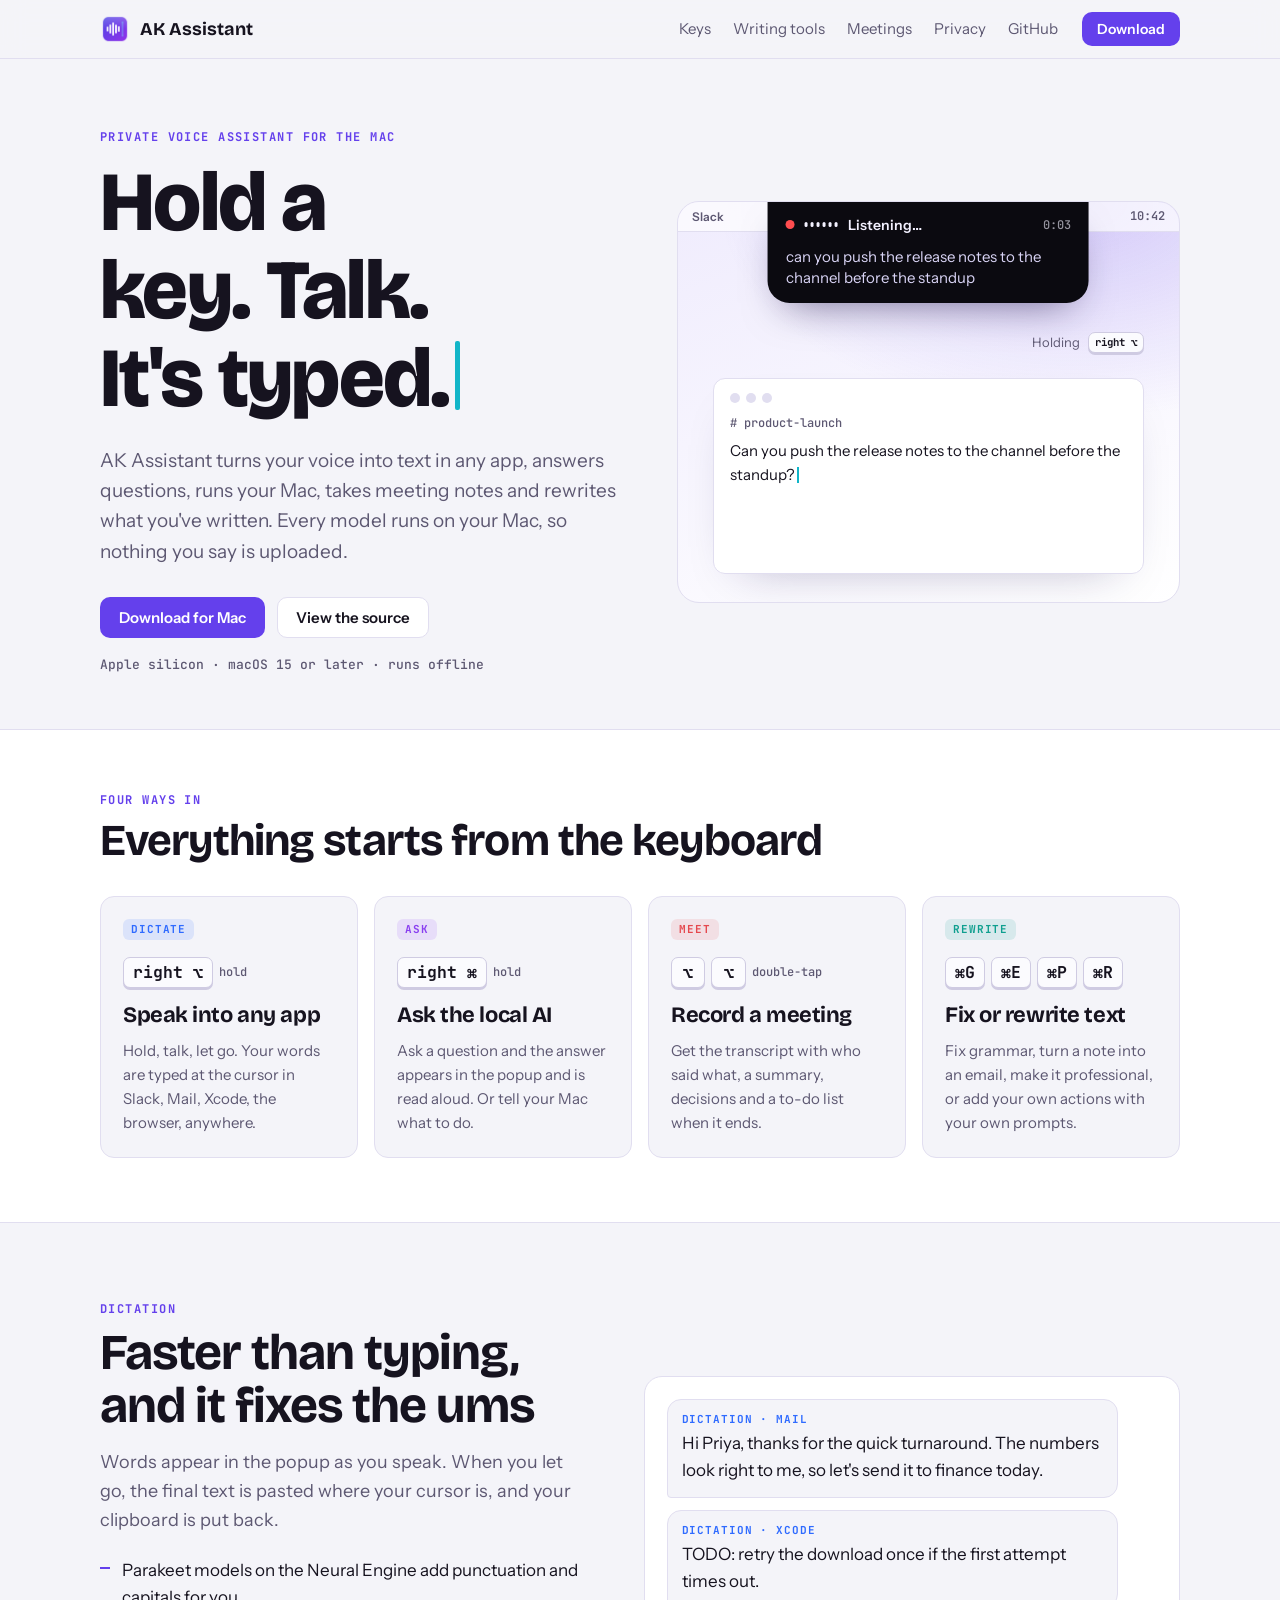
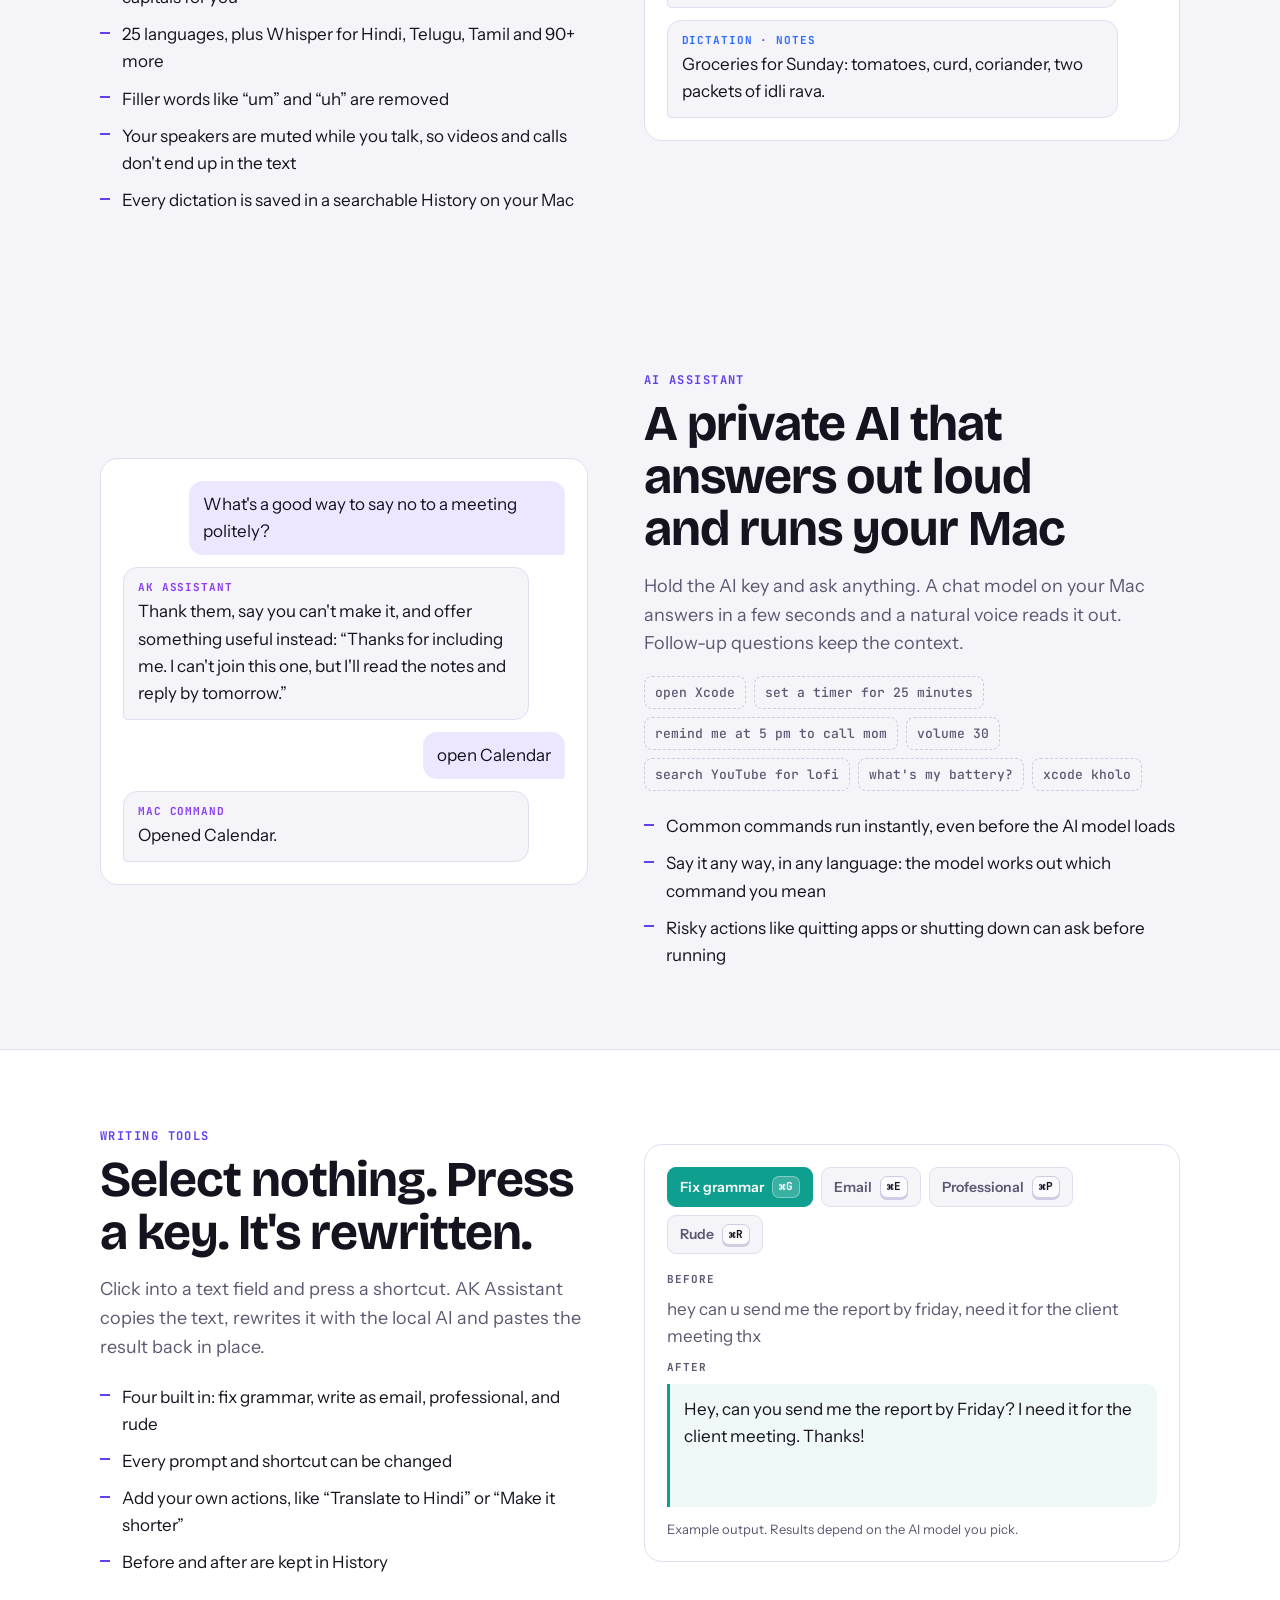
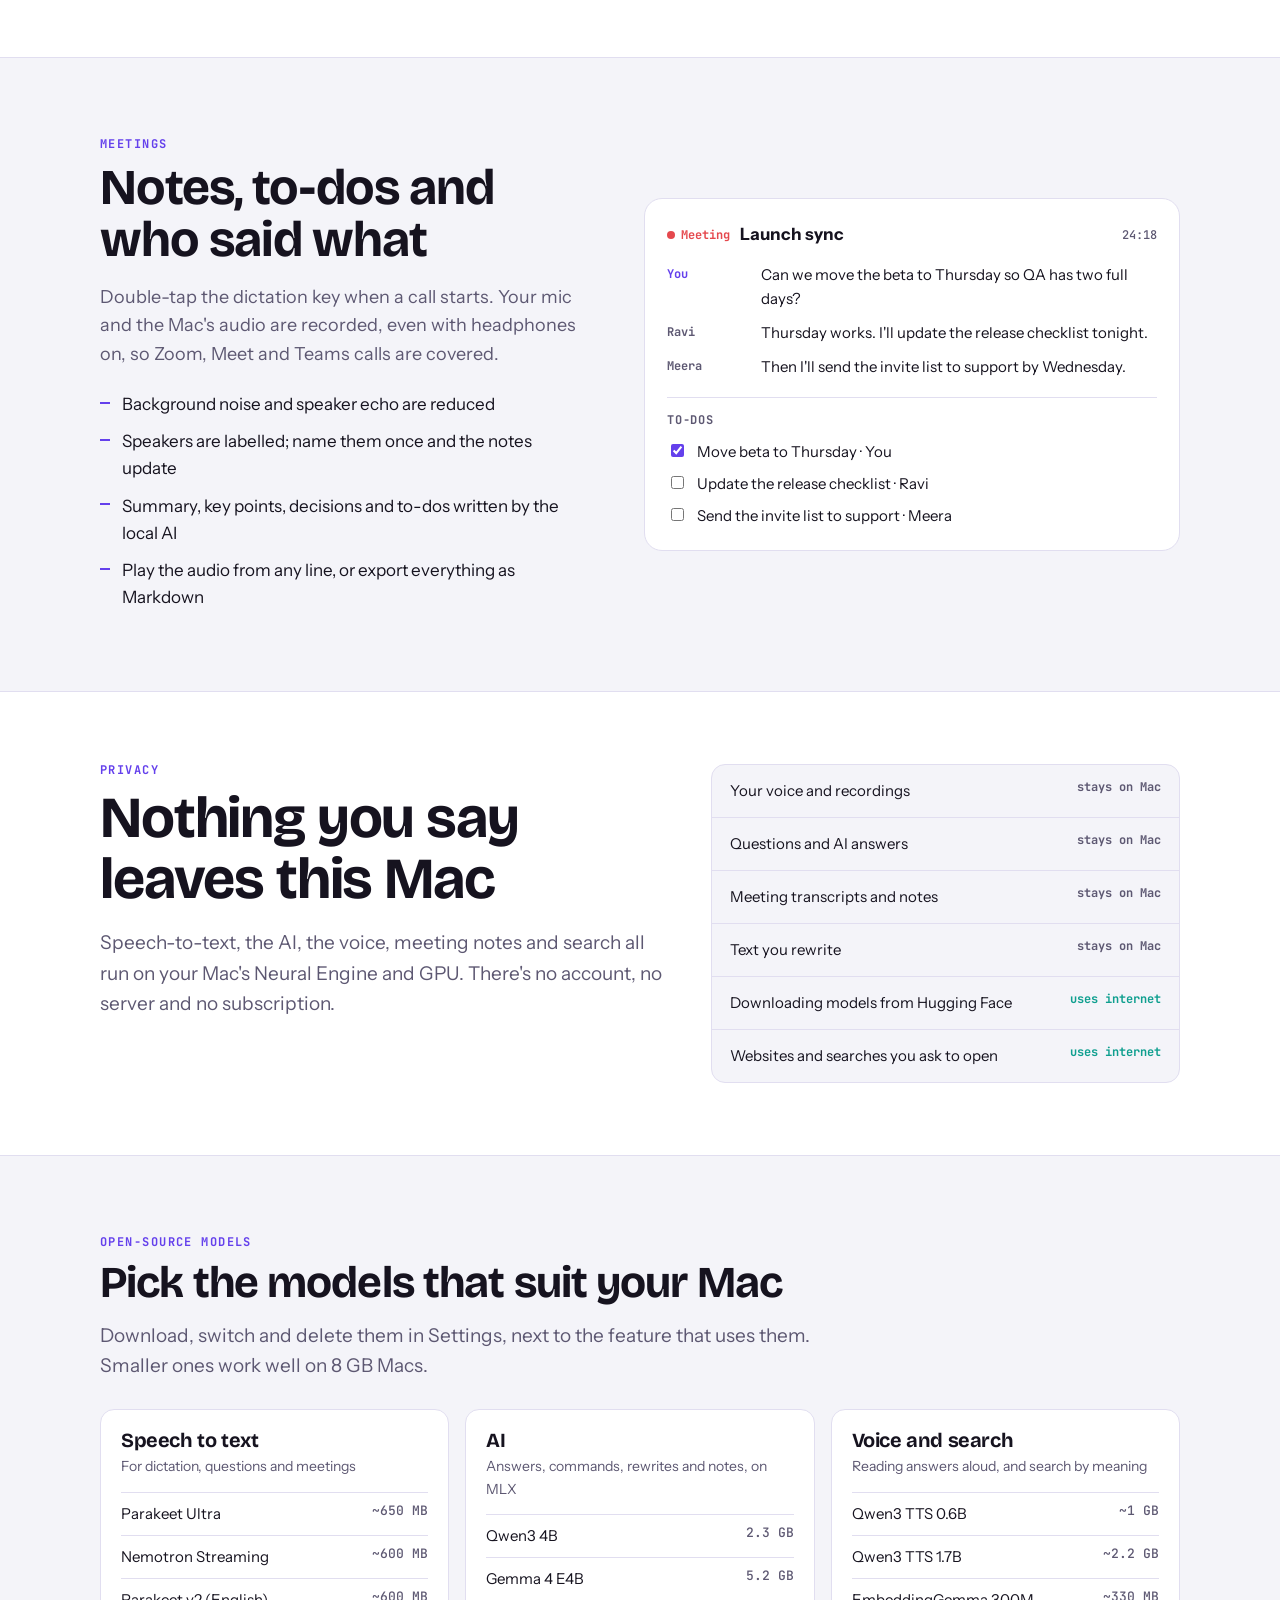
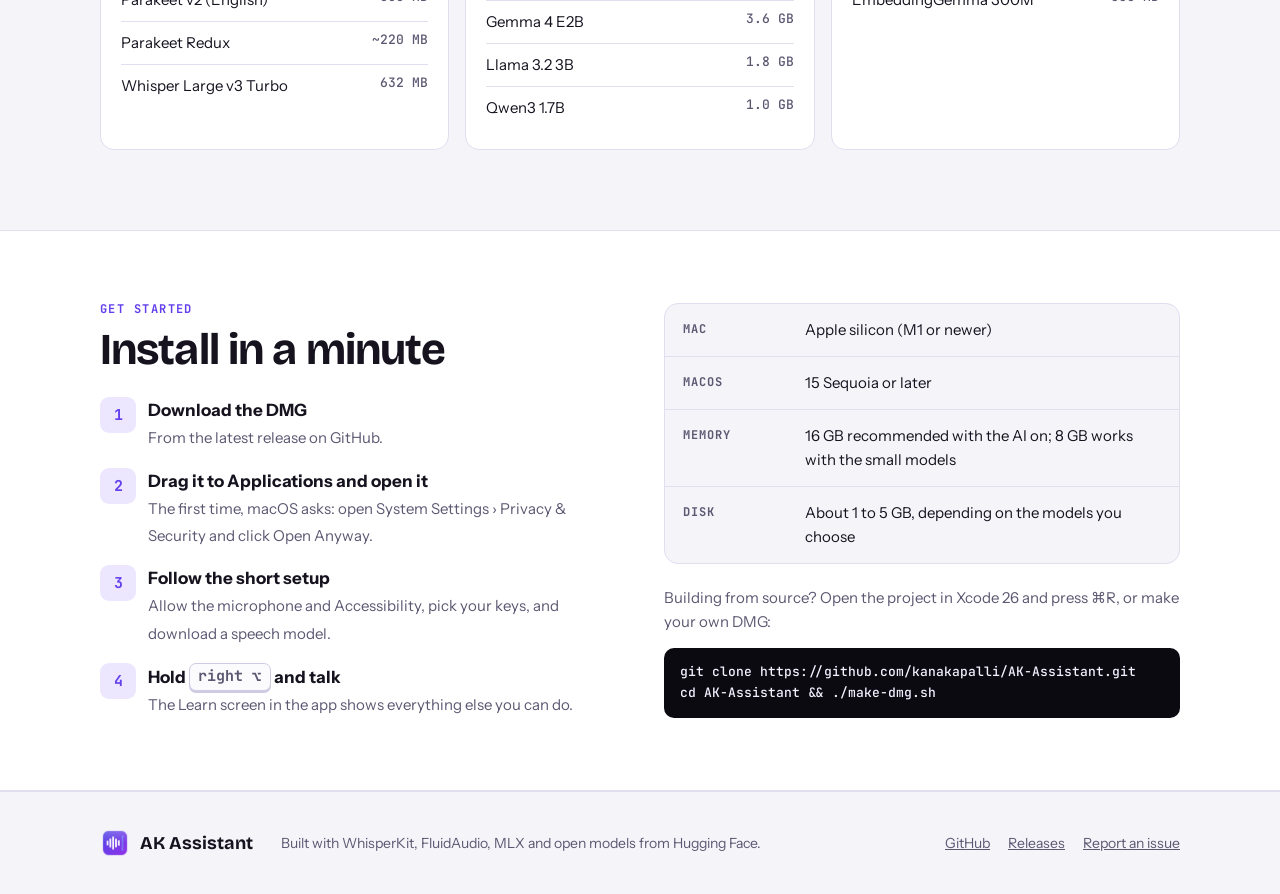
==== commit 3f677eef: "Landing page and new README - docs/index.html: landing page for GitHub Pages (the old handbook moves" ====
--- a/docs/index.html
+++ b/docs/index.html
@@ -3,950 +3,619 @@
 <head>
 <meta charset="utf-8">
 <meta name="viewport" content="width=device-width, initial-scale=1, viewport-fit=cover">
-<title>AK Assistant Handbook</title>
+<title>AK Assistant</title>
+<meta name="claude:viewport-fit-sides" content="cover">
+<meta name="description" content="Hold a key, talk, and it's typed. AK Assistant is a private voice assistant for the Mac: dictation, a local AI, meetings and writing tools, all on-device.">
+<link rel="icon" href="[data-uri]">
 <link rel="preconnect" href="https://fonts.googleapis.com">
 <link rel="preconnect" href="https://fonts.gstatic.com" crossorigin>
-<link rel="stylesheet" href="https://fonts.googleapis.com/css2?family=IBM+Plex+Sans:ital,wght@0,400;0,500;0,600;1,400&family=JetBrains+Mono:wght@400;500&family=Schibsted+Grotesk:wght@600;700;800&display=swap">
+<link rel="stylesheet" href="https://fonts.googleapis.com/css2?family=Bricolage+Grotesque:opsz,wght@12..96,500;12..96,700;12..96,800&family=Instrument+Sans:wght@400;500;600&family=JetBrains+Mono:wght@500;700&display=swap">
 <style>
-/* Layout: a sticky sidebar of pages beside one reading column; each page is a section swapped by #hash. */
+/* Layout: a single column that alternates wide "keyboard" bands and narrow reading sections; the notch popup is the hero. */
 :root {
-  --bg: #F5F6F9;
-  --surface: #FFFFFF;
-  --ink: #151922;
-  --muted: #586174;
-  --line: #DCE0E8;
-  --accent: #2F55C4;
-  --accent-soft: #E6ECFB;
-  --rec: #D1372A;
-  --rec-soft: #FBE7E4;
-  --ok: #1E7F4F;
-  --warn: #9A5B00;
-  --warn-soft: #FFF2DC;
-  --code-bg: #EDF0F5;
-  --key-top: #FFFFFF;
-  --key-edge: #C4CAD6;
-  --font-display: "Schibsted Grotesk", "Helvetica Neue", Arial, sans-serif;
-  --font-body: "IBM Plex Sans", -apple-system, "Segoe UI", Roboto, sans-serif;
-  --font-mono: "JetBrains Mono", ui-monospace, "SF Mono", Menlo, Consolas, monospace;
+  --bg: #f4f4f9;          /* cool paper with a violet bias */
+  --surface: #ffffff;
+  --ink: #16131f;
+  --muted: #5d5872;
+  --line: #e1def0;
+  --violet: #6440ec;      /* the app icon */
+  --violet-soft: #ece7ff;
+  --on-accent: #ffffff;
+  --cursor: #12b5c8;      /* the icon's text cursor, darkened for light backgrounds */
+  --dictate: #2f6bff;
+  --ai: #8a3ff0;
+  --meet: #e5484d;
+  --write: #0f9f8f;
+  --key: #fbfbfe;
+  --key-edge: #cfcbe2;
+  --island: #0b0a10;
+  --island-ink: #f3f1ff;
+  --font-display: "Bricolage Grotesque", "Avenir Next", system-ui, sans-serif;
+  --font-body: "Instrument Sans", -apple-system, "Segoe UI", system-ui, sans-serif;
+  --font-mono: "JetBrains Mono", ui-monospace, "SF Mono", Menlo, monospace;
+  --radius: 14px;
 }
 @media (prefers-color-scheme: dark) {
   :root:not([data-theme="light"]) {
-    --bg: #0F1217; --surface: #161A22; --ink: #E6E9EF; --muted: #9AA3B3; --line: #2A303B;
-    --accent: #84A2FF; --accent-soft: #1E2843; --rec: #FF6F61; --rec-soft: #3A1E1C;
-    --ok: #57C98E; --warn: #F0B45A; --warn-soft: #34291A; --code-bg: #1C2129;
-    --key-top: #232935; --key-edge: #3A4250; color-scheme: dark;
+    --bg: #110f18; --surface: #1a1724; --ink: #f1eefc; --muted: #a59fbe; --line: #2c2840;
+    --violet: #9b85ff; --violet-soft: #241d42; --on-accent: #140c33; --cursor: #5fe6f2;
+    --dictate: #6f9bff; --ai: #b98bff; --meet: #ff6b6f; --write: #3fd6c3;
+    --key: #221e2f; --key-edge: #3a3550; --island: #000000; --island-ink: #f3f1ff;
+    color-scheme: dark;
   }
 }
 :root[data-theme="dark"] {
-  --bg: #0F1217; --surface: #161A22; --ink: #E6E9EF; --muted: #9AA3B3; --line: #2A303B;
-  --accent: #84A2FF; --accent-soft: #1E2843; --rec: #FF6F61; --rec-soft: #3A1E1C;
-  --ok: #57C98E; --warn: #F0B45A; --warn-soft: #34291A; --code-bg: #1C2129;
-  --key-top: #232935; --key-edge: #3A4250; color-scheme: dark;
+  --bg: #110f18; --surface: #1a1724; --ink: #f1eefc; --muted: #a59fbe; --line: #2c2840;
+  --violet: #9b85ff; --violet-soft: #241d42; --on-accent: #140c33; --cursor: #5fe6f2;
+  --dictate: #6f9bff; --ai: #b98bff; --meet: #ff6b6f; --write: #3fd6c3;
+  --key: #221e2f; --key-edge: #3a3550; --island: #000000; --island-ink: #f3f1ff;
+  color-scheme: dark;
 }
 
 * { box-sizing: border-box; }
-body { margin: 0; background: var(--bg); color: var(--ink); font-family: var(--font-body); font-size: 15.5px; line-height: 1.62; }
-a { color: var(--accent); text-underline-offset: 2px; }
-a:focus-visible, button:focus-visible, input:focus-visible, select:focus-visible { outline: 2px solid var(--accent); outline-offset: 2px; border-radius: 4px; }
-code, pre, kbd { font-family: var(--font-mono); font-size: 0.86em; }
-code { background: var(--code-bg); padding: 0.1em 0.38em; border-radius: 4px; overflow-wrap: anywhere; }
-
-.shell { display: grid; grid-template-columns: 272px minmax(0, 1fr); min-height: 100vh; }
-
-/* Sidebar */
-.side { position: sticky; top: env(safe-area-inset-top, 0px); height: 100vh; overflow-y: auto; border-right: 1px solid var(--line); background: var(--surface); padding: 22px 18px 28px; display: flex; flex-direction: column; gap: 18px; }
-.brand { display: flex; align-items: center; gap: 10px; text-decoration: none; color: var(--ink); }
-.brand-mark { display: flex; align-items: center; gap: 2px; height: 26px; padding: 0 7px; border-radius: 7px; background: var(--ink); }
-.brand-mark i { display: block; width: 3px; border-radius: 2px; background: var(--bg); }
-.brand-mark i:nth-child(1){height:8px}.brand-mark i:nth-child(2){height:16px}.brand-mark i:nth-child(3){height:11px}.brand-mark i:nth-child(4){height:19px}.brand-mark i:nth-child(5){height:7px}
-.brand b { font-family: var(--font-display); font-size: 17px; letter-spacing: -0.01em; }
-.brand small { display: block; color: var(--muted); font-size: 12px; font-weight: 400; }
-.search { width: 100%; padding: 8px 10px; border: 1px solid var(--line); border-radius: 8px; background: var(--bg); color: var(--ink); font: inherit; font-size: 14px; }
-.nav { display: flex; flex-direction: column; gap: 14px; }
-.nav-group > span { display: block; font-size: 11px; font-weight: 600; letter-spacing: 0.08em; text-transform: uppercase; color: var(--muted); margin: 0 8px 4px; }
-.nav a { display: flex; justify-content: space-between; gap: 8px; padding: 5px 8px; border-radius: 6px; color: var(--ink); text-decoration: none; font-size: 14.5px; }
-.nav a:hover { background: var(--code-bg); }
-.nav a[aria-current="page"] { background: var(--accent-soft); color: var(--accent); font-weight: 600; }
-.nav a .hits { font-size: 11px; color: var(--muted); font-variant-numeric: tabular-nums; }
-.side-foot { margin-top: auto; font-size: 12px; color: var(--muted); }
-.mobile-nav { display: none; }
-
-/* Content */
-main { padding-block: 40px 80px; padding-inline: clamp(16px, 5vw, 64px); min-width: 0; }
-.page { max-width: 820px; }
-.eyebrow { font-size: 12px; font-weight: 600; letter-spacing: 0.08em; text-transform: uppercase; color: var(--accent); }
-h1, h2, h3 { font-family: var(--font-display); text-wrap: balance; letter-spacing: -0.015em; line-height: 1.2; }
-h1 { font-size: clamp(30px, 4.2vw, 42px); margin: 6px 0 12px; font-weight: 800; }
-h2 { font-size: 23px; margin: 42px 0 10px; padding-top: 6px; }
-h3 { font-size: 17px; margin: 26px 0 6px; }
-.lead { font-size: 18px; color: var(--muted); max-width: 64ch; margin: 0 0 8px; }
-p, li { max-width: 68ch; }
-ul, ol { padding-left: 1.3em; }
-li + li { margin-top: 4px; }
-.muted { color: var(--muted); }
-
-/* Keycaps */
-kbd { display: inline-block; min-width: 1.9em; text-align: center; padding: 0.08em 0.5em 0.12em; border: 1px solid var(--key-edge); border-bottom-width: 3px; border-radius: 6px; background: var(--key-top); color: var(--ink); font-size: 0.82em; font-weight: 500; white-space: nowrap; }
-
-/* Tables */
-.table-wrap { overflow-x: auto; margin: 14px 0 6px; border: 1px solid var(--line); border-radius: 10px; background: var(--surface); }
-table { width: 100%; border-collapse: collapse; font-size: 14px; }
-th, td { text-align: left; vertical-align: top; padding: 9px 12px; border-bottom: 1px solid var(--line); }
-th { font-size: 12px; font-weight: 600; letter-spacing: 0.04em; text-transform: uppercase; color: var(--muted); background: var(--bg); white-space: nowrap; }
-tr:last-child td { border-bottom: 0; }
-td code { white-space: nowrap; }
-td.num { font-variant-numeric: tabular-nums; white-space: nowrap; }
-
-/* Pipeline diagram: real stages, real order */
-.flow { display: flex; flex-wrap: wrap; align-items: stretch; gap: 8px; margin: 16px 0; padding: 14px; border: 1px solid var(--line); border-radius: 12px; background: var(--surface); }
-.stage { flex: 1 1 130px; min-width: 0; padding: 10px 12px; border-radius: 8px; background: var(--bg); border: 1px solid var(--line); }
-.stage b { display: block; font-size: 13.5px; }
-.stage span { display: block; font-size: 12.5px; color: var(--muted); line-height: 1.4; margin-top: 2px; }
-.stage code { font-size: 11.5px; }
-.arrow { align-self: center; color: var(--muted); font-size: 18px; flex: 0 0 auto; }
-.stage.hot { border-color: var(--accent); background: var(--accent-soft); }
-.stage.rec { border-color: var(--rec); background: var(--rec-soft); }
-.flow-cap { font-size: 12.5px; color: var(--muted); margin-top: -8px; }
-
-/* Callouts */
-.note { margin: 16px 0; padding: 12px 14px; border-radius: 10px; border: 1px solid var(--line); background: var(--surface); font-size: 14.5px; }
-.note.warn { border-color: var(--warn); background: var(--warn-soft); }
-.note b:first-child { display: block; margin-bottom: 2px; }
-
-/* Feature grid */
-.grid { display: grid; grid-template-columns: repeat(auto-fit, minmax(220px, 1fr)); gap: 12px; margin: 16px 0; }
-.card { padding: 14px 16px; border: 1px solid var(--line); border-radius: 12px; background: var(--surface); min-width: 0; }
-.card h3 { margin: 0 0 4px; font-size: 16px; }
-.card p { margin: 0; font-size: 14px; color: var(--muted); }
-.card .how { margin-top: 8px; font-size: 13px; }
-
-.facts { display: grid; grid-template-columns: repeat(auto-fit, minmax(150px, 1fr)); gap: 0; border: 1px solid var(--line); border-radius: 12px; background: var(--surface); margin: 18px 0; overflow: hidden; }
-.facts div { padding: 12px 14px; border-right: 1px solid var(--line); border-bottom: 1px solid var(--line); margin: -1px -1px 0 0; }
-.facts dt { font-size: 11.5px; letter-spacing: 0.05em; text-transform: uppercase; color: var(--muted); }
-.facts dd { margin: 2px 0 0; font-weight: 600; font-size: 15px; }
-
-pre.tree, pre.code { background: var(--surface); border: 1px solid var(--line); border-radius: 10px; padding: 14px 16px; overflow-x: auto; line-height: 1.55; font-size: 13px; }
-.tag { display: inline-block; font-size: 11.5px; font-weight: 600; padding: 1px 7px; border-radius: 999px; background: var(--code-bg); color: var(--muted); white-space: nowrap; }
-.tag.new { background: var(--accent-soft); color: var(--accent); }
-.tag.rec { background: var(--rec-soft); color: var(--rec); }
-.dot { display: inline-block; width: 8px; height: 8px; border-radius: 50%; background: var(--rec); margin-right: 6px; vertical-align: 1px; }
-
-.pager { display: flex; justify-content: space-between; gap: 12px; margin-top: 56px; padding-top: 18px; border-top: 1px solid var(--line); }
-.pager a { display: block; max-width: 48%; padding: 10px 14px; border: 1px solid var(--line); border-radius: 10px; text-decoration: none; background: var(--surface); }
-.pager a small { display: block; color: var(--muted); font-size: 12px; }
-.pager a.next { margin-left: auto; text-align: right; }
-
-dl.defs { display: grid; grid-template-columns: minmax(120px, 210px) minmax(0, 1fr); gap: 8px 18px; margin: 14px 0; }
-dl.defs dt { font-weight: 600; }
-dl.defs dd { margin: 0; color: var(--muted); min-width: 0; }
-
-@media (max-width: 860px) {
-  .shell { grid-template-columns: minmax(0, 1fr); }
-  .side { display: none; }
-  .mobile-nav { display: flex; flex-direction: column; gap: 10px; padding: 14px 16px; border-bottom: 1px solid var(--line); background: var(--surface); position: sticky; top: env(safe-area-inset-top, 0px); z-index: 2; }
-  .mobile-nav select { font: inherit; padding: 8px; border-radius: 8px; border: 1px solid var(--line); background: var(--bg); color: var(--ink); }
-  main { padding-block: 24px 64px; }
-  dl.defs { grid-template-columns: minmax(0, 1fr); gap: 2px 0; }
-  dl.defs dd { margin-bottom: 10px; }
-  .arrow { transform: rotate(90deg); flex-basis: 100%; text-align: center; }
-  .stage { flex-basis: 100%; }
-}
-@media (prefers-reduced-motion: no-preference) { .page:not([hidden]) { animation: fade .18s ease-out; } }
-@keyframes fade { from { opacity: .4; transform: translateY(3px); } to { opacity: 1; transform: none; } }
+html, body { margin: 0; }
+img { max-width: 100%; }
+[hidden] { display: none !important; }
+.hero-grid > *, .feature > *, .privacy-grid > *, .install-grid > * { min-width: 0; }
+html { scroll-behavior: smooth; }
+@media (prefers-reduced-motion: reduce) { html { scroll-behavior: auto; } }
+body {
+  background: var(--bg); color: var(--ink);
+  font: 400 17px/1.6 var(--font-body);
+  -webkit-font-smoothing: antialiased;
+}
+a { color: inherit; }
+a:focus-visible, button:focus-visible { outline: 2px solid var(--violet); outline-offset: 3px; border-radius: 6px; }
+h1, h2, h3 { font-family: var(--font-display); line-height: 1.05; margin: 0; text-wrap: balance; letter-spacing: -0.02em; }
+p { margin: 0; }
+.wrap { max-width: 1120px; margin: 0 auto; padding-left: max(20px, env(safe-area-inset-left, 0px)); padding-right: max(20px, env(safe-area-inset-right, 0px)); }
+.eyebrow { font: 700 12px/1 var(--font-mono); letter-spacing: 0.12em; text-transform: uppercase; color: var(--violet); }
+.lede { color: var(--muted); font-size: 19px; max-width: 60ch; }
+
+/* Keycaps: the page's signature detail */
+.kbd {
+  display: inline-flex; align-items: center; justify-content: center; gap: 4px;
+  min-width: 2.1em; padding: 0.18em 0.55em; border-radius: 7px;
+  font: 700 0.82em/1.4 var(--font-mono); color: var(--ink);
+  background: var(--key); border: 1px solid var(--key-edge);
+  box-shadow: 0 2px 0 var(--key-edge);
+  white-space: nowrap; vertical-align: 0.08em;
+}
+
+/* Nav */
+.nav { position: sticky; top: env(safe-area-inset-top, 0px); z-index: 20; background: color-mix(in srgb, var(--bg) 86%, transparent); backdrop-filter: blur(12px); border-bottom: 1px solid var(--line); }
+body::before { content: ""; position: fixed; inset: 0 0 auto; height: env(safe-area-inset-top, 0px); z-index: 30; background: var(--bg); }
+.nav .wrap { display: flex; align-items: center; gap: 24px; padding-block: 12px; }
+.brand { display: flex; align-items: center; gap: 10px; font: 700 18px var(--font-display); text-decoration: none; }
+.brand img { width: 30px; height: 30px; }
+.nav-links { display: flex; gap: 22px; margin-left: auto; font-size: 15px; }
+.nav-links a { text-decoration: none; color: var(--muted); }
+.nav-links a:hover { color: var(--ink); }
+.btn {
+  display: inline-flex; align-items: center; gap: 8px; text-decoration: none;
+  font: 600 15px/1 var(--font-body); padding: 12px 18px; border-radius: 10px;
+  border: 1px solid transparent; transition: transform .15s ease, background .15s ease;
+}
+.btn:hover { transform: translateY(-1px); }
+.btn-primary { background: var(--violet); color: var(--on-accent); }
+.btn-ghost { border-color: var(--line); background: var(--surface); }
+.nav .btn { padding: 9px 14px; font-size: 14px; }
+@media (max-width: 760px) { .nav-links { display: none; } .nav .btn { margin-left: auto; } }
+
+/* Hero */
+.hero { padding-block: 72px 56px; }
+.hero-grid { display: grid; grid-template-columns: 1.05fr 1fr; gap: 48px; align-items: center; }
+.hero h1 { font-size: clamp(44px, 7vw, 84px); font-weight: 800; }
+.hero h1 .caret { display: inline-block; width: 0.07em; height: 0.82em; background: var(--cursor); margin-left: 0.06em; vertical-align: -0.04em; border-radius: 2px; animation: blink 1.1s steps(1) infinite; }
+@keyframes blink { 50% { opacity: 0; } }
+.hero .lede { margin-top: 22px; }
+.hero-cta { display: flex; flex-wrap: wrap; gap: 12px; margin-top: 30px; }
+.hero-meta { margin-top: 18px; font: 500 13px var(--font-mono); color: var(--muted); }
+
+.stage {
+  position: relative; border-radius: 22px; overflow: hidden; min-width: 0;
+  background:
+    radial-gradient(120% 90% at 80% 0%, color-mix(in srgb, var(--violet) 22%, transparent), transparent 60%),
+    linear-gradient(160deg, color-mix(in srgb, var(--violet) 10%, var(--surface)), var(--surface));
+  border: 1px solid var(--line);
+  aspect-ratio: 5 / 4; max-width: 100%;
+}
+.menubar { height: 30px; display: flex; align-items: center; justify-content: space-between; padding: 0 14px; font: 600 12px var(--font-body); color: var(--muted); background: color-mix(in srgb, var(--surface) 70%, transparent); border-bottom: 1px solid var(--line); }
+.menubar span:last-child { font-family: var(--font-mono); }
+.island {
+  position: absolute; top: 0; left: 50%; transform: translateX(-50%);
+  background: var(--island); color: var(--island-ink);
+  border-radius: 0 0 22px 22px; padding: 10px 18px 14px; min-width: 64%;
+  box-shadow: 0 18px 40px -18px rgba(20, 10, 60, .55);
+  font-size: 14px;
+}
+.island-row { display: flex; align-items: center; gap: 10px; min-height: 26px; }
+.island-label { font-weight: 600; }
+.island-time { margin-left: auto; font: 500 12px var(--font-mono); opacity: .6; }
+.dot { width: 9px; height: 9px; border-radius: 50%; background: #ff4d4f; flex: none; }
+.bars { display: flex; align-items: center; gap: 3px; height: 18px; }
+.bars i { width: 3px; border-radius: 2px; background: var(--island-ink); height: 30%; animation: wave 0.9s ease-in-out infinite; }
+.bars i:nth-child(2) { animation-delay: .1s } .bars i:nth-child(3) { animation-delay: .2s } .bars i:nth-child(4) { animation-delay: .3s } .bars i:nth-child(5) { animation-delay: .15s } .bars i:nth-child(6) { animation-delay: .05s }
+@keyframes wave { 0%,100% { height: 25%; } 50% { height: 100%; } }
+.island-text { margin-top: 8px; font-size: 15px; line-height: 1.45; color: #d9d4f5; min-height: 2.9em; }
+.island-text b { color: #fff; font-weight: 600; }
+.doc {
+  position: absolute; left: 7%; right: 7%; bottom: 7%; top: 44%;
+  background: var(--surface); border: 1px solid var(--line); border-radius: 12px; padding: 14px 16px;
+  box-shadow: 0 20px 50px -30px rgba(30, 20, 80, .35);
+}
+.doc-head { display: flex; gap: 6px; margin-bottom: 12px; }
+.doc-head i { width: 10px; height: 10px; border-radius: 50%; background: var(--line); }
+.doc-to { font: 500 12px var(--font-mono); color: var(--muted); }
+.doc-body { margin-top: 8px; font-size: 15px; }
+.doc-body .typed::after { content: ""; display: inline-block; width: 2px; height: 1.1em; background: var(--cursor); margin-left: 2px; vertical-align: -0.2em; animation: blink 1.1s steps(1) infinite; }
+.hold { position: absolute; right: 7%; top: calc(44% - 46px); font-size: 13px; color: var(--muted); display: flex; gap: 8px; align-items: center; }
+@media (max-width: 900px) { .hero-grid { grid-template-columns: 1fr; } .hero { padding-block: 48px 40px; } }
+@media (max-width: 480px) { .stage { aspect-ratio: 4 / 5; } .island { min-width: 86%; } .doc { top: 48%; } .hold { top: calc(48% - 40px); } }
+@media (prefers-reduced-motion: reduce) { .bars i, .caret, .typed::after { animation: none !important; } }
+
+/* Keys band */
+.band { background: var(--surface); border-block: 1px solid var(--line); }
+.keys { padding-block: 64px; }
+.keys h2 { font-size: clamp(30px, 4vw, 44px); }
+.key-grid { display: grid; grid-template-columns: repeat(4, minmax(0, 1fr)); gap: 16px; margin-top: 32px; }
+.key-card { border: 1px solid var(--line); border-radius: var(--radius); padding: 22px; background: var(--bg); display: flex; flex-direction: column; gap: 12px; min-width: 0; }
+.key-card .combo { display: flex; flex-wrap: wrap; gap: 6px; align-items: center; font-size: 20px; min-height: 40px; }
+.key-card .combo small { font: 500 12px var(--font-mono); color: var(--muted); }
+.key-card h3 { font-size: 22px; }
+.key-card p { color: var(--muted); font-size: 15px; }
+.tag { align-self: flex-start; font: 700 11px/1 var(--font-mono); letter-spacing: .08em; text-transform: uppercase; padding: 5px 8px; border-radius: 6px; }
+.t-dictate { color: var(--dictate); background: color-mix(in srgb, var(--dictate) 12%, transparent); }
+.t-ai { color: var(--ai); background: color-mix(in srgb, var(--ai) 12%, transparent); }
+.t-meet { color: var(--meet); background: color-mix(in srgb, var(--meet) 12%, transparent); }
+.t-write { color: var(--write); background: color-mix(in srgb, var(--write) 12%, transparent); }
+@media (max-width: 960px) { .key-grid { grid-template-columns: repeat(2, minmax(0, 1fr)); } }
+@media (max-width: 520px) { .key-grid { grid-template-columns: 1fr; } }
+
+/* Feature sections */
+.feature { padding-block: 80px; display: grid; grid-template-columns: 1fr 1.1fr; gap: 56px; align-items: center; }
+.feature.flip > :first-child { order: 2; }
+.feature h2 { font-size: clamp(32px, 4.4vw, 50px); margin-top: 12px; }
+.feature .lede { margin-top: 16px; font-size: 18px; }
+.points { list-style: none; padding: 0; margin: 22px 0 0; display: grid; gap: 10px; }
+.points li { padding-left: 22px; position: relative; color: var(--ink); }
+.points li::before { content: ""; position: absolute; left: 0; top: 0.62em; width: 10px; height: 2px; background: var(--violet); }
+.panel { background: var(--surface); border: 1px solid var(--line); border-radius: 18px; padding: 22px; min-width: 0; }
+@media (max-width: 900px) { .feature { grid-template-columns: 1fr; gap: 32px; padding-block: 56px; } .feature.flip > :first-child { order: 0; } }
+
+/* AI: chat + command chips */
+.qa { display: grid; gap: 12px; }
+.q { justify-self: end; background: var(--violet-soft); color: var(--ink); padding: 10px 14px; border-radius: 14px 14px 4px 14px; max-width: 85%; }
+.a { background: var(--bg); border: 1px solid var(--line); padding: 12px 14px; border-radius: 14px 14px 14px 4px; max-width: 92%; }
+.a .who { font: 700 11px var(--font-mono); letter-spacing: .08em; text-transform: uppercase; color: var(--ai); display: block; margin-bottom: 4px; }
+.chips { display: flex; flex-wrap: wrap; gap: 8px; margin-top: 18px; }
+.chip { font: 500 13px var(--font-mono); padding: 7px 10px; border-radius: 8px; border: 1px dashed var(--key-edge); color: var(--muted); }
+
+/* Meetings card */
+.meet-head { display: flex; align-items: center; gap: 10px; }
+.meet-head .rec { font: 700 12px var(--font-mono); color: var(--meet); display: flex; gap: 6px; align-items: center; }
+.meet-head .rec::before { content: ""; width: 8px; height: 8px; border-radius: 50%; background: var(--meet); }
+.meet-head span:last-child { margin-left: auto; font: 500 12px var(--font-mono); color: var(--muted); }
+.lines { margin-top: 14px; display: grid; gap: 10px; font-size: 15px; }
+.lines div { display: grid; grid-template-columns: 84px 1fr; gap: 10px; }
+.lines b { font: 700 12px/1.9 var(--font-mono); color: var(--muted); }
+.lines b.you { color: var(--violet); }
+.todo { margin-top: 18px; padding-top: 14px; border-top: 1px solid var(--line); display: grid; gap: 8px; font-size: 15px; }
+.todo h4 { margin: 0 0 4px; font: 700 12px var(--font-mono); letter-spacing: .08em; text-transform: uppercase; color: var(--muted); }
+.todo label { display: flex; gap: 10px; align-items: baseline; }
+.todo input { accent-color: var(--violet); }
+
+/* Writing tools demo */
+.tabs { display: flex; flex-wrap: wrap; gap: 8px; }
+.tab {
+  font: 600 14px var(--font-body); cursor: pointer; padding: 8px 12px; border-radius: 9px;
+  border: 1px solid var(--line); background: var(--bg); color: var(--muted);
+  display: inline-flex; gap: 8px; align-items: center;
+}
+.tab .kbd { font-size: 11px; }
+.tab[aria-selected="true"] { background: var(--write); border-color: var(--write); color: var(--on-accent); }
+.tab[aria-selected="true"] .kbd { background: rgba(255,255,255,.18); border-color: rgba(255,255,255,.35); box-shadow: none; color: var(--on-accent); }
+.rewrite { margin-top: 18px; display: grid; gap: 10px; }
+.label { font: 700 11px var(--font-mono); letter-spacing: .1em; text-transform: uppercase; color: var(--muted); }
+.before { color: var(--muted); }
+.after { border-left: 3px solid var(--write); background: color-mix(in srgb, var(--write) 7%, transparent); padding: 12px 14px; border-radius: 0 10px 10px 0; white-space: pre-line; min-height: 7.2em; }
+.example-note { margin-top: 12px; font-size: 13px; color: var(--muted); }
+
+/* Privacy */
+.privacy { padding-block: 72px; }
+.privacy-grid { display: grid; grid-template-columns: 1.2fr 1fr; gap: 48px; align-items: start; }
+.privacy h2 { font-size: clamp(34px, 5vw, 58px); }
+.net { border: 1px solid var(--line); border-radius: var(--radius); overflow: hidden; background: var(--bg); }
+.net div { display: flex; justify-content: space-between; gap: 16px; padding: 14px 18px; border-bottom: 1px solid var(--line); font-size: 15px; }
+.net div:last-child { border-bottom: 0; }
+.net span:last-child { font: 700 12px var(--font-mono); white-space: nowrap; }
+.yes { color: var(--write); } .no { color: var(--muted); }
+@media (max-width: 860px) { .privacy-grid { grid-template-columns: 1fr; } }
+
+/* Models */
+.models { padding-block: 80px; }
+.models h2 { font-size: clamp(30px, 4vw, 44px); }
+.model-cols { display: grid; grid-template-columns: repeat(3, minmax(0, 1fr)); gap: 16px; margin-top: 28px; }
+.model-col { background: var(--surface); border: 1px solid var(--line); border-radius: var(--radius); padding: 20px; min-width: 0; }
+.model-col h3 { font-size: 20px; }
+.model-col p { color: var(--muted); font-size: 14px; margin-top: 4px; }
+.model-col ul { list-style: none; margin: 14px 0 0; padding: 0; }
+.model-col li { display: flex; justify-content: space-between; gap: 12px; padding: 9px 0; border-top: 1px solid var(--line); font-size: 15px; }
+.model-col li span:last-child { font: 500 13px var(--font-mono); color: var(--muted); white-space: nowrap; font-variant-numeric: tabular-nums; }
+@media (max-width: 900px) { .model-cols { grid-template-columns: 1fr; } }
+
+/* Install */
+.install { padding-block: 72px; }
+.install-grid { display: grid; grid-template-columns: 1fr 1fr; gap: 48px; }
+.install h2 { font-size: clamp(30px, 4vw, 44px); }
+.steps { counter-reset: step; list-style: none; padding: 0; margin: 24px 0 0; display: grid; gap: 16px; }
+.steps li { counter-increment: step; display: grid; grid-template-columns: 36px 1fr; gap: 12px; }
+.steps li::before { content: counter(step); font: 700 15px/36px var(--font-mono); text-align: center; width: 36px; height: 36px; border-radius: 9px; background: var(--violet-soft); color: var(--violet); }
+.steps b { display: block; }
+.steps span { color: var(--muted); font-size: 15px; }
+.req { border: 1px solid var(--line); border-radius: var(--radius); background: var(--bg); }
+.req div { display: grid; grid-template-columns: 110px 1fr; gap: 12px; padding: 14px 18px; border-bottom: 1px solid var(--line); font-size: 15px; }
+.req div:last-child { border-bottom: 0; }
+.req b { font: 700 12px/1.9 var(--font-mono); text-transform: uppercase; letter-spacing: .08em; color: var(--muted); }
+.code { margin-top: 14px; font: 500 13px/1.6 var(--font-mono); background: var(--island); color: var(--island-ink); padding: 14px 16px; border-radius: 10px; overflow-x: auto; white-space: pre; }
+@media (max-width: 860px) { .install-grid { grid-template-columns: 1fr; } }
+
+footer { border-top: 1px solid var(--line); padding-block: 36px; color: var(--muted); font-size: 14px; }
+footer .wrap { display: flex; flex-wrap: wrap; gap: 16px 28px; align-items: center; }
+footer .brand { color: var(--ink); }
+footer nav { display: flex; gap: 18px; margin-left: auto; flex-wrap: wrap; }
 </style>
+
 </head>
 <body>
-
-
-<div class="shell">
-  <aside class="side" aria-label="Documentation">
-    <a class="brand" href="#overview">
-      <span class="brand-mark" aria-hidden="true"><i></i><i></i><i></i><i></i><i></i></span>
-      <span><b>AK Assistant</b><small>Handbook · v0.1.0</small></span>
-    </a>
-    <input class="search" id="search" type="search" placeholder="Search the docs…" aria-label="Search the docs">
-    <nav class="nav" id="nav"></nav>
-    <div class="side-foot">macOS 15+ · Apple Silicon · everything on-device<br>Bundle ID <code>com.natfirst.akassistant</code></div>
-  </aside>
-
-  <div class="mobile-nav">
-    <a class="brand" href="#overview"><span class="brand-mark" aria-hidden="true"><i></i><i></i><i></i><i></i><i></i></span><b>AK Assistant Handbook</b></a>
-    <label class="muted" for="page-select" style="font-size:12px">Page</label>
-    <select id="page-select"></select>
+<header class="nav">
+  <div class="wrap">
+    <a class="brand" href="#top"><img src="[data-uri]" alt="">AK Assistant</a>
+    <nav class="nav-links" aria-label="Sections">
+      <a href="#keys">Keys</a>
+      <a href="#writing">Writing tools</a>
+      <a href="#meetings">Meetings</a>
+      <a href="#privacy">Privacy</a>
+      <a href="https://github.com/kanakapalli/AK-Assistant">GitHub</a>
+    </nav>
+    <a class="btn btn-primary" href="https://github.com/kanakapalli/AK-Assistant/releases/latest">Download</a>
   </div>
-
-  <main id="main">
-
-<section class="page" data-page="overview" data-group="Start here" data-title="Overview">
-  <div class="eyebrow">Start here</div>
-  <h1>AK Assistant</h1>
-  <p class="lead">A macOS app that turns your voice into text, answers, Mac actions and meeting notes. Every model runs on the Mac itself; audio, questions and meetings never leave it.</p>
-
-  <dl class="facts">
-    <div><dt>Platform</dt><dd>macOS 15+, Apple Silicon</dd></div>
-    <div><dt>Built with</dt><dd>Swift, SwiftUI, SwiftData</dd></div>
-    <div><dt>Version</dt><dd>0.1.0</dd></div>
-    <div><dt>Network use</dt><dd>Model downloads only</dd></div>
-  </dl>
-
-  <h2>What it does</h2>
-  <div class="grid">
-    <div class="card"><h3>Dictation</h3><p>Hold a key, speak, let go. The text is typed into whatever field has focus, in any app.</p><div class="how">Hold <kbd>Right ⌥</kbd></div></div>
-    <div class="card"><h3>Ask the AI</h3><p>A local chat model answers in a floating card and can read the answer aloud.</p><div class="how">Hold <kbd>Right ⌘</kbd></div></div>
-    <div class="card"><h3>Mac commands</h3><p>“Open Xcode”, “set a timer for 10 minutes”, “volume 30”, “lock my screen”.</p><div class="how">Hold <kbd>Right ⌘</kbd> and say it</div></div>
-    <div class="card"><h3>Meetings</h3><p>Records your mic and the call, transcribes with speaker labels, then writes a summary and to-dos.</p><div class="how">Double-tap <kbd>Right ⌥</kbd></div></div>
-    <div class="card"><h3>History</h3><p>Every dictation and question, searchable and exportable as CSV or text.</p><div class="how">Main window › History</div></div>
-    <div class="card"><h3>Learn</h3><p>An in-app guide to every feature and every phrase, with Try buttons.</p><div class="how">Main window › Learn</div></div>
+</header>
+
+<main id="top">
+  <section class="hero">
+    <div class="wrap hero-grid">
+      <div>
+        <p class="eyebrow">Private voice assistant for the Mac</p>
+        <h1 style="margin-top:16px">Hold a key. Talk. It's typed.<span class="caret" aria-hidden="true"></span></h1>
+        <p class="lede">AK Assistant turns your voice into text in any app, answers questions, runs your Mac, takes meeting notes and rewrites what you've written. Every model runs on your Mac, so nothing you say is uploaded.</p>
+        <div class="hero-cta">
+          <a class="btn btn-primary" href="https://github.com/kanakapalli/AK-Assistant/releases/latest">Download for Mac</a>
+          <a class="btn btn-ghost" href="https://github.com/kanakapalli/AK-Assistant">View the source</a>
+        </div>
+        <p class="hero-meta">Apple silicon · macOS 15 or later · runs offline</p>
+      </div>
+
+      <div class="stage" aria-label="Example: dictating a Slack message">
+        <div class="menubar"><span>Slack</span><span>10:42</span></div>
+        <div class="island" id="island">
+          <div class="island-row">
+            <span class="dot" id="islandDot"></span>
+            <span class="bars" id="islandBars" aria-hidden="true"><i></i><i></i><i></i><i></i><i></i><i></i></span>
+            <span class="island-label" id="islandLabel">Listening…</span>
+            <span class="island-time" id="islandTime">0:03</span>
+          </div>
+          <p class="island-text" id="islandText">can you push the release notes to the channel before the standup</p>
+        </div>
+        <div class="hold"><span>Holding</span><span class="kbd">right ⌥</span></div>
+        <div class="doc">
+          <div class="doc-head"><i></i><i></i><i></i></div>
+          <div class="doc-to"># product-launch</div>
+          <p class="doc-body"><span class="typed" id="typed">Can you push the release notes to the channel before the standup?</span></p>
+        </div>
+      </div>
+    </div>
+  </section>
+
+  <section class="band" id="keys">
+    <div class="wrap keys">
+      <p class="eyebrow">Four ways in</p>
+      <h2 style="margin-top:12px">Everything starts from the keyboard</h2>
+      <div class="key-grid">
+        <article class="key-card">
+          <span class="tag t-dictate">Dictate</span>
+          <div class="combo"><span class="kbd">right ⌥</span><small>hold</small></div>
+          <h3>Speak into any app</h3>
+          <p>Hold, talk, let go. Your words are typed at the cursor in Slack, Mail, Xcode, the browser, anywhere.</p>
+        </article>
+        <article class="key-card">
+          <span class="tag t-ai">Ask</span>
+          <div class="combo"><span class="kbd">right ⌘</span><small>hold</small></div>
+          <h3>Ask the local AI</h3>
+          <p>Ask a question and the answer appears in the popup and is read aloud. Or tell your Mac what to do.</p>
+        </article>
+        <article class="key-card">
+          <span class="tag t-meet">Meet</span>
+          <div class="combo"><span class="kbd">⌥</span><span class="kbd">⌥</span><small>double-tap</small></div>
+          <h3>Record a meeting</h3>
+          <p>Get the transcript with who said what, a summary, decisions and a to-do list when it ends.</p>
+        </article>
+        <article class="key-card">
+          <span class="tag t-write">Rewrite</span>
+          <div class="combo"><span class="kbd">⌘G</span><span class="kbd">⌘E</span><span class="kbd">⌘P</span><span class="kbd">⌘R</span></div>
+          <h3>Fix or rewrite text</h3>
+          <p>Fix grammar, turn a note into an email, make it professional, or add your own actions with your own prompts.</p>
+        </article>
+      </div>
+    </div>
+  </section>
+
+  <div class="wrap">
+    <section class="feature" id="dictation">
+      <div>
+        <p class="eyebrow">Dictation</p>
+        <h2>Faster than typing, and it fixes the ums</h2>
+        <p class="lede">Words appear in the popup as you speak. When you let go, the final text is pasted where your cursor is, and your clipboard is put back.</p>
+        <ul class="points">
+          <li>Parakeet models on the Neural Engine add punctuation and capitals for you</li>
+          <li>25 languages, plus Whisper for Hindi, Telugu, Tamil and 90+ more</li>
+          <li>Filler words like “um” and “uh” are removed</li>
+          <li>Your speakers are muted while you talk, so videos and calls don't end up in the text</li>
+          <li>Every dictation is saved in a searchable History on your Mac</li>
+        </ul>
+      </div>
+      <div class="panel" aria-label="Example history entries">
+        <div class="qa">
+          <div class="a"><span class="who" style="color:var(--dictate)">Dictation · Mail</span>Hi Priya, thanks for the quick turnaround. The numbers look right to me, so let's send it to finance today.</div>
+          <div class="a"><span class="who" style="color:var(--dictate)">Dictation · Xcode</span>TODO: retry the download once if the first attempt times out.</div>
+          <div class="a"><span class="who" style="color:var(--dictate)">Dictation · Notes</span>Groceries for Sunday: tomatoes, curd, coriander, two packets of idli rava.</div>
+        </div>
+      </div>
+    </section>
+
+    <section class="feature flip" id="assistant">
+      <div>
+        <p class="eyebrow">AI assistant</p>
+        <h2>A private AI that answers out loud and runs your Mac</h2>
+        <p class="lede">Hold the AI key and ask anything. A chat model on your Mac answers in a few seconds and a natural voice reads it out. Follow-up questions keep the context.</p>
+        <div class="chips" aria-label="Things you can say">
+          <span class="chip">open Xcode</span>
+          <span class="chip">set a timer for 25 minutes</span>
+          <span class="chip">remind me at 5 pm to call mom</span>
+          <span class="chip">volume 30</span>
+          <span class="chip">search YouTube for lofi</span>
+          <span class="chip">what's my battery?</span>
+          <span class="chip">xcode kholo</span>
+        </div>
+        <ul class="points">
+          <li>Common commands run instantly, even before the AI model loads</li>
+          <li>Say it any way, in any language: the model works out which command you mean</li>
+          <li>Risky actions like quitting apps or shutting down can ask before running</li>
+        </ul>
+      </div>
+      <div class="panel">
+        <div class="qa">
+          <div class="q">What's a good way to say no to a meeting politely?</div>
+          <div class="a"><span class="who">AK Assistant</span>Thank them, say you can't make it, and offer something useful instead: “Thanks for including me. I can't join this one, but I'll read the notes and reply by tomorrow.”</div>
+          <div class="q">open Calendar</div>
+          <div class="a"><span class="who">Mac command</span>Opened Calendar.</div>
+        </div>
+      </div>
+    </section>
   </div>
 
-  <h2>Design principles</h2>
-  <ul>
-    <li><b>Private by construction.</b> Speech-to-text, the chat model, the voice, speaker detection and summaries are local models. The only network traffic is downloading those models from Hugging Face.</li>
-    <li><b>Works from anywhere.</b> The app lives in the menu bar and the Dock, starts at login, and its hotkeys work while any other app is in front.</li>
-    <li><b>Fast by default.</b> Models are loaded in the background at launch and kept warm; speech is transcribed while you are still talking; answers are spoken sentence by sentence as they are written.</li>
-    <li><b>Standard Xcode project.</b> Plain SwiftUI and the current observation APIs, no generated tooling, so it doubles as a learning project.</li>
-  </ul>
-
-  <h2>How to read these docs</h2>
-  <p>Start with <a href="#getting-started">Getting started</a> to build it, then <a href="#using">Using the app</a>. The Inside section explains each pipeline down to the file and the numbers in the code. Reference pages list every model, setting, permission and file.</p>
-  <div class="note"><b>Status</b>Dictation, history, onboarding and Mac commands are in daily use. The AI voice, meeting mode, the clean-up pass and speaker labels are the newest parts and the ones most likely to need fixes after a build. See <a href="#troubleshooting">Troubleshooting &amp; roadmap</a>.</div>
-</section>
-
-<section class="page" data-page="getting-started" data-group="Start here" data-title="Getting started" hidden>
-  <div class="eyebrow">Start here</div>
-  <h1>Getting started</h1>
-  <p class="lead">Open the project in Xcode, let it fetch the Swift packages, pick a signing team and run.</p>
-
-  <h2>Requirements</h2>
-  <div class="table-wrap"><table>
-    <tr><th>Item</th><th>Needed</th></tr>
-    <tr><td>Mac</td><td>Apple Silicon (M1 or newer)</td></tr>
-    <tr><td>macOS</td><td>15 Sequoia or newer (deployment target 15.0; the voice engine needs it)</td></tr>
-    <tr><td>Xcode</td><td>26 or newer (MLX Swift LM needs Swift 6.2 tools; the app target itself builds in Swift 5 mode)</td></tr>
-    <tr><td>Memory</td><td>16 GB recommended with the AI assistant on. On 8 GB use Qwen3 1.7B and Parakeet Redux.</td></tr>
-    <tr><td>Disk</td><td>~220–650 MB per speech model, 1–5.2 GB per AI model, 1–2.2 GB per voice, ~45 MB per hour of kept meeting audio</td></tr>
-  </table></div>
-
-  <h2>Build and run</h2>
-  <ol>
-    <li>Open <code>AKAssistant.xcodeproj</code> in the <code>AK Assistant</code> folder on the Desktop.</li>
-    <li>Wait for Xcode to resolve the Swift packages (first time: several minutes). If it asks to <b>Trust &amp; Enable</b> the <code>MLXHuggingFaceMacros</code> macros, allow it. If it reports a missing <b>Metal Toolchain</b>, install it from Xcode › Settings › Components.</li>
-    <li>Select the <b>AKAssistant</b> target › <b>Signing &amp; Capabilities</b> and choose your team.</li>
-    <li>Press <kbd>⌘R</kbd>. Onboarding opens on the first launch.</li>
-  </ol>
-  <p>The project uses Xcode 16+ folder syncing (<code>PBXFileSystemSynchronizedRootGroup</code>): any file added to the <code>AKAssistant</code> folder, in Finder or Xcode, is part of the app automatically.</p>
-
-  <h2>Swift packages</h2>
-  <div class="table-wrap"><table>
-    <tr><th>Package</th><th>Version</th><th>Used for</th></tr>
-    <tr><td><a href="https://github.com/argmaxinc/argmax-oss-swift">argmax-oss-swift</a></td><td class="num">1.1.0</td><td>WhisperKit (speech-to-text) and TTSKit (Qwen3-TTS voice)</td></tr>
-    <tr><td><a href="https://github.com/FluidInference/FluidAudio">FluidAudio</a></td><td class="num">0.17.4</td><td>Parakeet and Nemotron speech models, Silero VAD, offline speaker diarization</td></tr>
-    <tr><td><a href="https://github.com/ml-explore/mlx-swift-lm">mlx-swift-lm</a></td><td class="num">3.31.4</td><td>Running the AI chat models with MLX</td></tr>
-    <tr><td><a href="https://github.com/ml-explore/mlx-swift">mlx-swift</a></td><td class="num">0.31.6</td><td>MLX array framework (dependency of the above)</td></tr>
-    <tr><td><a href="https://github.com/huggingface/swift-huggingface">swift-huggingface</a></td><td class="num">0.11.0</td><td>Hugging Face downloads, <code>#huggingFaceLoadModelContainer</code></td></tr>
-    <tr><td><a href="https://github.com/huggingface/swift-transformers">swift-transformers</a></td><td class="num">1.3.4</td><td>Tokenizers for the chat models</td></tr>
-    <tr><td><a href="https://github.com/sindresorhus/KeyboardShortcuts">KeyboardShortcuts</a></td><td class="num">2.4.0</td><td>Custom hotkey combos and the shortcut recorder</td></tr>
-  </table></div>
-  <p class="muted">Pulled in indirectly: swift-jinja, swift-collections, swift-crypto, swift-asn1, swift-numerics, swift-syntax, swift-argument-parser, eventsource, yyjson.</p>
-
-  <h2>Where things are set in Xcode</h2>
-  <div class="table-wrap"><table>
-    <tr><th>What</th><th>Where</th></tr>
-    <tr><td>App name, bundle ID (<code>com.natfirst.akassistant</code>), version</td><td>Target › General</td></tr>
-    <tr><td>Microphone and Apple Events permission texts</td><td>Target › Info, or Build Settings › <code>INFOPLIST_KEY_*</code></td></tr>
-    <tr><td>Entitlements, signing, hardened runtime</td><td>Target › Signing &amp; Capabilities (<code>AKAssistant.entitlements</code>)</td></tr>
-    <tr><td>Swift packages</td><td>Project › Package Dependencies</td></tr>
-    <tr><td>App icon, accent colour</td><td><code>Assets.xcassets</code> (source art: <code>AppIcon.svg</code>)</td></tr>
-  </table></div>
-
-  <h2>Making a DMG to share</h2>
-  <p><code>make-dmg.sh</code> in the project folder archives a Release build and packages it as a drag-to-Applications disk image in <code>dist/AK-Assistant-&lt;version&gt;.dmg</code>.</p>
-  <pre class="code">./make-dmg.sh                       # build + DMG, signed the way Xcode signs
-NOTARY_PROFILE=ak ./make-dmg.sh     # also notarize, so other Macs open it without warnings</pre>
-  <div class="note warn"><b>Replace old copies when you update</b>An older copy left in Applications (it starts at login) keeps its own hotkeys running alongside the new build. Before meetings moved to their own database file, an old copy could also wipe the meetings table. Quit or replace old copies after each update.</div>
-</section>
-
-<section class="page" data-page="using" data-group="Start here" data-title="Using the app" hidden>
-  <div class="eyebrow">Start here</div>
-  <h1>Using the app</h1>
-  <p class="lead">Three keys do almost everything. The window is for history, meetings, models and settings.</p>
-
-  <h2>Keys</h2>
-  <div class="table-wrap"><table>
-    <tr><th>Do this</th><th>Default key</th><th>What happens</th></tr>
-    <tr><td>Hold and talk, then let go</td><td><kbd>Right ⌥</kbd></td><td>Dictation: the text is typed into the focused field</td></tr>
-    <tr><td>Hold and ask, then let go</td><td><kbd>Right ⌘</kbd></td><td>AI answer or Mac command</td></tr>
-    <tr><td>Double-tap</td><td><kbd>Right ⌥</kbd> <kbd>Right ⌥</kbd></td><td>Start recording a meeting</td></tr>
-    <tr><td>Press once (or double-tap) during a meeting</td><td><kbd>Right ⌥</kbd></td><td>Stop the meeting and write the notes</td></tr>
-    <tr><td>Press while still holding</td><td><kbd>Esc</kbd></td><td>Cancel the current recording</td></tr>
-  </table></div>
-  <p>Either key can be Right Option, Right Command, Right Control, Fn/Globe or a custom combination. The AI key can also be Off. The two can never be the same key; picking the other key's key swaps them.</p>
-
-  <h2>The floating popup</h2>
-  <p>One borderless panel at the top centre of the screen changes shape with what is happening. It never takes focus, so the field you are typing in stays active.</p>
-  <dl class="defs">
-    <dt>Capsule</dt><dd>“Listening…”, “Transcribing…”, “Thinking…”, short messages. Grows to show the live transcript while you talk.</dd>
-    <dt>Transcript card</dt><dd>After dictation: what was typed and where. Stays 4–15 s depending on length, longer while the pointer is over it.</dd>
-    <dt>Answer card</dt><dd>Your question and the AI answer as it streams in, with copy, speak again, new chat and close.</dd>
-    <dt>Meeting capsule</dt><dd><span class="dot"></span>“Meeting · press ⌥ to stop” with a level meter and timer while a meeting records.</dd>
-  </dl>
-
-  <h2>Main window</h2>
-  <div class="table-wrap"><table>
-    <tr><th>Page</th><th>What it shows</th></tr>
-    <tr><td>History</td><td>Dictations and AI questions with time, app, model and word count. Search, filter, copy, export (CSV or text), clear.</td></tr>
-    <tr><td>Meetings</td><td>Recorded meetings: Summary, To-dos and Transcript tabs, audio player, speaker names. See <a href="#meetings">Meetings</a>.</td></tr>
-    <tr><td>Learn</td><td>Get started checklist, every command phrase with Try buttons, feature guides, tips and fixes.</td></tr>
-    <tr><td>Models</td><td>Download, delete and pick speech, AI and voice models; choose where each speech model runs; add custom models.</td></tr>
-    <tr><td>Settings</td><td>Keys, AI answers, Mac commands, Meetings (four sections), transcription, general, history, permissions.</td></tr>
-  </table></div>
-  <p>Closing the window leaves the app running. The menu bar icon shows status, the last five dictations (click to copy), timers, meeting start/stop and quick links.</p>
-
-  <h2>First launch</h2>
-  <p>Onboarding runs once, in seven steps: <b>Welcome</b> → <b>Microphone</b> → <b>Accessibility</b> → <b>Speech model</b> (downloads and warms it) → <b>AI assistant</b> (chat model, voice, how answers come back) → <b>Keys</b> → <b>Try it</b>. Launch at login is turned on. If the window is closed on the last step but everything is granted and downloaded, onboarding is marked done anyway.</p>
-</section>
-
-<section class="page" data-page="architecture" data-group="Inside" data-title="Architecture" hidden>
-  <div class="eyebrow">Inside</div>
-  <h1>Architecture</h1>
-  <p class="lead">One observable hub, <code>AppState</code>, owns every pipeline. Services do the work; SwiftUI views only read state and call methods.</p>
-
-  <h2>The layers</h2>
-  <div class="flow" aria-label="Layers from input to storage">
-    <div class="stage"><b>Input</b><span><code>HotkeyManager</code>, <code>AudioRecorder</code>, <code>MeetingRecorder</code></span></div>
-    <div class="arrow" aria-hidden="true">→</div>
-    <div class="stage hot"><b>AppState</b><span>status, popup mode, routing; owns all services</span></div>
-    <div class="arrow" aria-hidden="true">→</div>
-    <div class="stage"><b>Services</b><span>Transcription, LLM, Speech, Commands, Meetings</span></div>
-    <div class="arrow" aria-hidden="true">→</div>
-    <div class="stage"><b>Output</b><span><code>TextInserter</code>, popup, voice, SwiftData</span></div>
+  <section class="band" id="writing">
+    <div class="wrap feature">
+      <div>
+        <p class="eyebrow">Writing tools</p>
+        <h2>Select nothing. Press a key. It's rewritten.</h2>
+        <p class="lede">Click into a text field and press a shortcut. AK Assistant copies the text, rewrites it with the local AI and pastes the result back in place.</p>
+        <ul class="points">
+          <li>Four built in: fix grammar, write as email, professional, and rude</li>
+          <li>Every prompt and shortcut can be changed</li>
+          <li>Add your own actions, like “Translate to Hindi” or “Make it shorter”</li>
+          <li>Before and after are kept in History</li>
+        </ul>
+      </div>
+      <div class="panel">
+        <div class="tabs" role="tablist" aria-label="Writing tools">
+          <button class="tab" role="tab" id="tab-grammar" aria-selected="true" data-k="grammar">Fix grammar <span class="kbd">⌘G</span></button>
+          <button class="tab" role="tab" id="tab-email" aria-selected="false" data-k="email">Email <span class="kbd">⌘E</span></button>
+          <button class="tab" role="tab" id="tab-pro" aria-selected="false" data-k="pro">Professional <span class="kbd">⌘P</span></button>
+          <button class="tab" role="tab" id="tab-rude" aria-selected="false" data-k="rude">Rude <span class="kbd">⌘R</span></button>
+        </div>
+        <div class="rewrite" role="tabpanel" aria-live="polite">
+          <span class="label">Before</span>
+          <p class="before">hey can u send me the report by friday, need it for the client meeting thx</p>
+          <span class="label">After</span>
+          <p class="after" id="after">Hey, can you send me the report by Friday? I need it for the client meeting. Thanks!</p>
+        </div>
+        <p class="example-note">Example output. Results depend on the AI model you pick.</p>
+      </div>
+    </div>
+  </section>
+
+  <div class="wrap">
+    <section class="feature" id="meetings">
+      <div>
+        <p class="eyebrow">Meetings</p>
+        <h2>Notes, to-dos and who said what</h2>
+        <p class="lede">Double-tap the dictation key when a call starts. Your mic and the Mac's audio are recorded, even with headphones on, so Zoom, Meet and Teams calls are covered.</p>
+        <ul class="points">
+          <li>Background noise and speaker echo are reduced</li>
+          <li>Speakers are labelled; name them once and the notes update</li>
+          <li>Summary, key points, decisions and to-dos written by the local AI</li>
+          <li>Play the audio from any line, or export everything as Markdown</li>
+        </ul>
+      </div>
+      <div class="panel" aria-label="Example meeting">
+        <div class="meet-head"><span class="rec">Meeting</span><strong>Launch sync</strong><span>24:18</span></div>
+        <div class="lines">
+          <div><b class="you">You</b><span>Can we move the beta to Thursday so QA has two full days?</span></div>
+          <div><b>Ravi</b><span>Thursday works. I'll update the release checklist tonight.</span></div>
+          <div><b>Meera</b><span>Then I'll send the invite list to support by Wednesday.</span></div>
+        </div>
+        <div class="todo">
+          <h4>To-dos</h4>
+          <label><input type="checkbox" id="todo1" checked> Move beta to Thursday · You</label>
+          <label><input type="checkbox" id="todo2"> Update the release checklist · Ravi</label>
+          <label><input type="checkbox" id="todo3"> Send the invite list to support · Meera</label>
+        </div>
+      </div>
+    </section>
   </div>
 
-  <h2>Key types</h2>
-  <div class="table-wrap"><table>
-    <tr><th>Type</th><th>File</th><th>Role</th></tr>
-    <tr><td><code>AKAssistantApp</code>, <code>AppDelegate</code></td><td><code>AKAssistantApp.swift</code></td><td><code>@main</code>. Main <code>Window</code>, <code>MenuBarExtra</code>, Dock icon, saves data on quit. Window is suppressed at launch once onboarded.</td></tr>
-    <tr><td><code>AppState</code></td><td><code>App/AppState.swift</code></td><td><code>@MainActor @Observable</code> singleton. Dictation and assistant pipelines, Mac commands, meeting routing, model warm-up, history saving.</td></tr>
-    <tr><td><code>Preferences</code></td><td><code>App/Preferences.swift</code></td><td>Every setting, persisted in <code>UserDefaults</code> through <code>didSet</code>.</td></tr>
-    <tr><td><code>ModelManager</code></td><td><code>Models/ModelManager.swift</code></td><td>Downloads, tracks and deletes speech, chat and voice models.</td></tr>
-    <tr><td><code>TranscriptionService</code></td><td><code>Transcription/</code></td><td>Keeps one speech engine loaded; reuses in-flight loads; unloads after 4 idle hours.</td></tr>
-    <tr><td><code>LLMService</code></td><td><code>Assistant/LLMService.swift</code></td><td>Loads an MLX chat model, holds the conversation, one-off generation for meeting notes.</td></tr>
-    <tr><td><code>SpeechService</code></td><td><code>Assistant/SpeechService.swift</code></td><td>Qwen3-TTS through TTSKit; speaks sentence by sentence.</td></tr>
-    <tr><td><code>CommandRunner</code></td><td><code>Tools/</code></td><td>Parses and runs Mac commands, timers and reminders.</td></tr>
-    <tr><td><code>MeetingCoordinator</code></td><td><code>Meetings/</code></td><td>Meeting mode: recording, live transcript, clean-up pass, notes.</td></tr>
-    <tr><td><code>IslandController</code></td><td><code>UI/FloatingIsland.swift</code></td><td>The non-activating <code>NSPanel</code> that follows <code>AppState.islandMode</code>.</td></tr>
-  </table></div>
-
-  <h2>State and observation</h2>
-  <ul>
-    <li><code>AppState</code>, <code>Preferences</code>, <code>ModelManager</code> and <code>MeetingCoordinator</code> are <code>@Observable</code>. Views read them through <code>@Environment(Type.self)</code>; only views that read a changed property redraw.</li>
-    <li>Plumbing that isn't UI state (tasks, recorder handles) is <code>@ObservationIgnored</code>.</li>
-    <li><code>AppState.observePreferences()</code> uses <code>withObservationTracking</code> to react to settings changes (new hotkeys, a different model) from anywhere in the UI.</li>
-    <li>The popup follows <code>islandMode</code>, computed from <code>status</code>, the dictation result, the AI reply and whether a meeting is recording.</li>
-  </ul>
-
-  <h2>Threads</h2>
-  <dl class="defs">
-    <dt>Main actor</dt><dd>All app state, services' bookkeeping, SwiftData's main context, UI.</dd>
-    <dt>Audio thread</dt><dd>Microphone taps convert to 16 kHz mono and append under an <code>NSLock</code>; levels hop to the main actor.</dd>
-    <dt>Mixer queue</dt><dd>Meetings: a serial <code>DispatchQueue</code> mixes mic and Mac audio every 0.25 s, writes the .m4a files and cuts transcript chunks.</dd>
-    <dt>ScreenCaptureKit queue</dt><dd>Delivers the Mac's audio buffers for meetings.</dd>
-    <dt>Model inference</dt><dd>Core ML, MLX and FluidAudio run their own work off the main thread; the services <code>await</code> them.</dd>
-  </dl>
-
-  <h2>Where data lives</h2>
-  <div class="table-wrap"><table>
-    <tr><th>Data</th><th>Location</th><th>Format</th></tr>
-    <tr><td>Dictation and AI history</td><td><code>~/Library/Application Support/default.store</code></td><td>SwiftData (<code>DictationRecord</code>)</td></tr>
-    <tr><td>Meetings</td><td><code>~/Library/Application Support/AK Assistant/Meetings.store</code></td><td>SwiftData (<code>Meeting</code>), private to the app</td></tr>
-    <tr><td>Meeting audio</td><td><code>…/AK Assistant/Meetings/&lt;id&gt;.m4a</code>, <code>-mic.m4a</code>, <code>-mac.m4a</code></td><td>AAC, 16 kHz mono, 32 kbps</td></tr>
-    <tr><td>Settings, custom models, runtimes</td><td><code>UserDefaults</code> (<code>com.natfirst.akassistant</code>)</td><td>Property list</td></tr>
-    <tr><td>WhisperKit models, voices</td><td><code>…/AK Assistant/Models</code> (voices in <code>Models/Voice</code>)</td><td>Core ML</td></tr>
-    <tr><td>Parakeet, Nemotron, VAD, diarizer</td><td><code>~/Library/Application Support/FluidAudio/Models</code></td><td>Core ML (managed by FluidAudio)</td></tr>
-    <tr><td>Chat models</td><td><code>~/.cache/huggingface/hub</code></td><td>MLX safetensors</td></tr>
-  </table></div>
-  <div class="note"><b>Why meetings have their own store</b>SwiftData's default file is shared by every non-sandboxed app that uses the default configuration. An older AK Assistant build without the <code>Meeting</code> entity would migrate that file and drop the meetings table. Meetings moved to <code>Meetings.store</code>; on first launch of that version, meetings left in the shared file are copied over once.</div>
-</section>
-
-<section class="page" data-page="dictation" data-group="Inside" data-title="Dictation pipeline" hidden>
-  <div class="eyebrow">Inside</div>
-  <h1>Dictation pipeline</h1>
-  <p class="lead">From key down to text in another app, with the model already warm and the transcript mostly done before you let go.</p>
-
-  <div class="flow" aria-label="Dictation pipeline">
-    <div class="stage"><b>Key down</b><span><code>HotkeyManager</code> flagsChanged monitor</span></div>
-    <div class="arrow" aria-hidden="true">→</div>
-    <div class="stage"><b>Record</b><span><code>AudioRecorder</code>, 16 kHz mono in memory</span></div>
-    <div class="arrow" aria-hidden="true">→</div>
-    <div class="stage hot"><b>Transcribe</b><span>streaming or final pass</span></div>
-    <div class="arrow" aria-hidden="true">→</div>
-    <div class="stage"><b>Clean</b><span><code>PostProcessor</code></span></div>
-    <div class="arrow" aria-hidden="true">→</div>
-    <div class="stage"><b>Insert</b><span><code>TextInserter</code></span></div>
-    <div class="arrow" aria-hidden="true">→</div>
-    <div class="stage"><b>Save</b><span>History, transcript card</span></div>
+  <section class="band" id="privacy">
+    <div class="wrap privacy">
+      <div class="privacy-grid">
+        <div>
+          <p class="eyebrow">Privacy</p>
+          <h2 style="margin-top:12px">Nothing you say leaves this Mac</h2>
+          <p class="lede" style="margin-top:18px">Speech-to-text, the AI, the voice, meeting notes and search all run on your Mac's Neural Engine and GPU. There's no account, no server and no subscription.</p>
+        </div>
+        <div class="net" aria-label="What uses the internet">
+          <div><span>Your voice and recordings</span><span class="no">stays on Mac</span></div>
+          <div><span>Questions and AI answers</span><span class="no">stays on Mac</span></div>
+          <div><span>Meeting transcripts and notes</span><span class="no">stays on Mac</span></div>
+          <div><span>Text you rewrite</span><span class="no">stays on Mac</span></div>
+          <div><span>Downloading models from Hugging Face</span><span class="yes">uses internet</span></div>
+          <div><span>Websites and searches you ask to open</span><span class="yes">uses internet</span></div>
+        </div>
+      </div>
+    </div>
+  </section>
+
+  <div class="wrap">
+    <section class="models" id="models">
+      <p class="eyebrow">Open-source models</p>
+      <h2 style="margin-top:12px">Pick the models that suit your Mac</h2>
+      <p class="lede" style="margin-top:14px">Download, switch and delete them in Settings, next to the feature that uses them. Smaller ones work well on 8 GB Macs.</p>
+      <div class="model-cols">
+        <div class="model-col">
+          <h3>Speech to text</h3>
+          <p>For dictation, questions and meetings</p>
+          <ul>
+            <li><span>Parakeet Ultra</span><span>~650 MB</span></li>
+            <li><span>Nemotron Streaming</span><span>~600 MB</span></li>
+            <li><span>Parakeet v2 (English)</span><span>~600 MB</span></li>
+            <li><span>Parakeet Redux</span><span>~220 MB</span></li>
+            <li><span>Whisper Large v3 Turbo</span><span>632 MB</span></li>
+          </ul>
+        </div>
+        <div class="model-col">
+          <h3>AI</h3>
+          <p>Answers, commands, rewrites and notes, on MLX</p>
+          <ul>
+            <li><span>Qwen3 4B</span><span>2.3 GB</span></li>
+            <li><span>Gemma 4 E4B</span><span>5.2 GB</span></li>
+            <li><span>Gemma 4 E2B</span><span>3.6 GB</span></li>
+            <li><span>Llama 3.2 3B</span><span>1.8 GB</span></li>
+            <li><span>Qwen3 1.7B</span><span>1.0 GB</span></li>
+          </ul>
+        </div>
+        <div class="model-col">
+          <h3>Voice and search</h3>
+          <p>Reading answers aloud, and search by meaning</p>
+          <ul>
+            <li><span>Qwen3 TTS 0.6B</span><span>~1 GB</span></li>
+            <li><span>Qwen3 TTS 1.7B</span><span>~2.2 GB</span></li>
+            <li><span>EmbeddingGemma 300M</span><span>~330 MB</span></li>
+          </ul>
+        </div>
+      </div>
+    </section>
   </div>
 
-  <h2>1. The key</h2>
-  <p>Modifier-only keys (Right ⌥ 61, Right ⌘ 54, Right ⌃ 62, Fn 63) are watched with global and local <code>NSEvent</code> <code>.flagsChanged</code> monitors, which need Accessibility. Custom combos use KeyboardShortcuts' key-down and key-up handlers. <kbd>Esc</kbd> while recording cancels. Double-tap detection for meetings lives here too (see <a href="#meetings">Meetings</a>).</p>
-
-  <h2>2. Recording</h2>
-  <ul>
-    <li><code>AVAudioEngine</code> taps the mic and converts each buffer to 16 kHz mono Float32 with <code>AVAudioConverter</code>. Nothing is written to disk.</li>
-    <li>The app you were typing in is remembered so it can be brought back to the front before pasting.</li>
-    <li>The speech model's load starts the moment the key goes down, in case it was unloaded.</li>
-    <li>Recordings stop on their own after <b>120 s</b>.</li>
-  </ul>
-
-  <h2>3. Transcribing</h2>
-  <dl class="defs">
-    <dt>Streaming models</dt><dd>Nemotron Streaming gets audio in ~0.1 s pieces while you talk; its running transcript is the live text, and only the last fraction of a second remains when you let go.</dd>
-    <dt>Other models</dt><dd>A live preview re-transcribes the recent audio about every 0.25 s (Parakeet, 20 s window) or 0.6 s (Whisper, 30 s window). When you let go, the whole clip is transcribed once more for the final text.</dd>
-    <dt>Skipped clips</dt><dd>Shorter than 0.3 s or with RMS below 0.004 (near silence), so Whisper can't invent “Thank you.” from nothing.</dd>
-  </dl>
-  <p>Engines implement one protocol, <code>TranscriptionEngine</code> (<code>transcribe(samples, language)</code>), with <code>StreamingTranscriptionEngine</code> adding <code>beginStream / feed / finishStream</code>. Backends: <code>WhisperKitEngine</code>, <code>ParakeetEngine</code>, <code>NemotronStreamingEngine</code> and, when the mlx-audio package is present, MLX engines. Each new load runs one second of silence through the model to compile its kernels before real use.</p>
-
-  <h2>4. Cleaning up</h2>
-  <p><code>PostProcessor.clean</code> strips model artefacts such as <code>[BLANK_AUDIO]</code>, removes filler words (“um”, “uh”) when that setting is on, collapses whitespace, fixes spaces before punctuation and capitalises the first letter.</p>
-
-  <h2>5. Inserting</h2>
-  <ol>
-    <li>Checks Accessibility and permission to post key events, and Secure Keyboard Entry (password fields, Terminal). If blocked, the text goes to the clipboard with the reason shown on the card.</li>
-    <li><b>Accessibility insert:</b> writes straight into the focused element of native apps and verifies the value changed. No clipboard involved.</li>
-    <li><b>Clipboard + ⌘V:</b> for browsers, Electron, Office and the rest. Waits for the hotkey's modifier to be released first so it can't combine with ⌘V. The previous clipboard is restored afterwards (after a delay, so slow apps read the new text first).</li>
-  </ol>
-  <p>The result (<code>inserted</code>, <code>pasted(focusConfirmed:)</code> or <code>copiedOnly(reason)</code>) decides what the transcript card says.</p>
-
-  <h2>6. History</h2>
-  <p>Each dictation is saved as a <code>DictationRecord</code> (text, duration, model, app name and bundle ID). Retention: forever, 30 days, 7 days or don't save; old entries are pruned at launch and when the setting changes. Export as CSV or plain text.</p>
-</section>
-
-<section class="page" data-page="assistant" data-group="Inside" data-title="AI assistant" hidden>
-  <div class="eyebrow">Inside</div>
-  <h1>AI assistant</h1>
-  <p class="lead">Hold the AI key, ask, let go. A local chat model streams the answer into the popup while a local voice reads each sentence as soon as it's written.</p>
-
-  <div class="flow" aria-label="AI assistant pipeline">
-    <div class="stage"><b>Speech-to-text</b><span>same pipeline as dictation</span></div>
-    <div class="arrow" aria-hidden="true">→</div>
-    <div class="stage"><b>Command?</b><span><code>CommandParser</code> first</span></div>
-    <div class="arrow" aria-hidden="true">→</div>
-    <div class="stage hot"><b>Chat model</b><span><code>LLMService</code>, MLX, streamed</span></div>
-    <div class="arrow" aria-hidden="true">→</div>
-    <div class="stage"><b>Sentences</b><span><code>SentenceSplitter</code></span></div>
-    <div class="arrow" aria-hidden="true">→</div>
-    <div class="stage"><b>Voice</b><span><code>SpeechService</code>, Qwen3-TTS</span></div>
+  <section class="band" id="install">
+    <div class="wrap install">
+      <div class="install-grid">
+        <div>
+          <p class="eyebrow">Get started</p>
+          <h2 style="margin-top:12px">Install in a minute</h2>
+          <ol class="steps">
+            <li><div><b>Download the DMG</b><span>From the latest release on GitHub.</span></div></li>
+            <li><div><b>Drag it to Applications and open it</b><span>The first time, macOS asks: open System Settings › Privacy &amp; Security and click Open Anyway.</span></div></li>
+            <li><div><b>Follow the short setup</b><span>Allow the microphone and Accessibility, pick your keys, and download a speech model.</span></div></li>
+            <li><div><b>Hold <span class="kbd">right ⌥</span> and talk</b><span>The Learn screen in the app shows everything else you can do.</span></div></li>
+          </ol>
+        </div>
+        <div>
+          <div class="req">
+            <div><b>Mac</b><span>Apple silicon (M1 or newer)</span></div>
+            <div><b>macOS</b><span>15 Sequoia or later</span></div>
+            <div><b>Memory</b><span>16 GB recommended with the AI on; 8 GB works with the small models</span></div>
+            <div><b>Disk</b><span>About 1 to 5 GB, depending on the models you choose</span></div>
+          </div>
+          <p style="margin-top:22px;color:var(--muted);font-size:15px">Building from source? Open the project in Xcode 26 and press ⌘R, or make your own DMG:</p>
+          <div class="code">git clone https://github.com/kanakapalli/AK-Assistant.git
+cd AK-Assistant &amp;&amp; ./make-dmg.sh</div>
+        </div>
+      </div>
+    </div>
+  </section>
+</main>
+
+<footer>
+  <div class="wrap">
+    <a class="brand" href="#top"><img src="[data-uri]" alt="">AK Assistant</a>
+    <span>Built with WhisperKit, FluidAudio, MLX and open models from Hugging Face.</span>
+    <nav aria-label="Footer">
+      <a href="https://github.com/kanakapalli/AK-Assistant">GitHub</a>
+      <a href="https://github.com/kanakapalli/AK-Assistant/releases/latest">Releases</a>
+      <a href="https://github.com/kanakapalli/AK-Assistant/issues">Report an issue</a>
+    </nav>
   </div>
-
-  <h2>The chat model</h2>
-  <ul>
-    <li>Loaded with <code>#huggingFaceLoadModelContainer</code> into an MLX <code>ModelContainer</code>; a <code>ChatSession</code> keeps the conversation.</li>
-    <li>Follow-ups within <b>5 minutes</b> continue the same conversation; “New chat” or a longer pause starts fresh.</li>
-    <li>Generation: up to 500 tokens, temperature 0.7. Qwen3's thinking mode is turned off so answers start quickly.</li>
-    <li>The system prompt asks for short, spoken-style answers without markdown, since they may be read aloud.</li>
-    <li>The model loads in the background 2 s after launch (speech model first, then chat, then voice, one after another to avoid a memory spike) and unloads after 30 idle minutes.</li>
-  </ul>
-
-  <h2>The voice</h2>
-  <ul>
-    <li>Qwen3-TTS through Argmax TTSKit (Core ML). Nine speakers: Ryan, Aiden, Eric, Dylan, Serena, Vivian, Ono Anna, Sohee, Uncle Fu.</li>
-    <li>The voice opens before the answer arrives; each finished sentence is queued while the previous one plays, in one audio session so there are no gaps.</li>
-    <li>The speaker/language prompt prefix is cached on disk, which removes most per-sentence start-up work.</li>
-    <li>Pressing either hotkey while it's speaking stops the voice so the mic only hears you.</li>
-  </ul>
-
-  <h2>Answer styles</h2>
-  <div class="table-wrap"><table>
-    <tr><th>Setting</th><th>Behaviour</th></tr>
-    <tr><td>Show and speak (default)</td><td>Answer card plus voice</td></tr>
-    <tr><td>Show only</td><td>Answer card, nothing spoken</td></tr>
-    <tr><td>Speak only</td><td>Voice only; the capsule says “Answering…”. Still saved in History.</td></tr>
-  </table></div>
-  <p>Questions and answers are saved in History as <code>kind = "assistant"</code> records.</p>
-</section>
-
-<section class="page" data-page="commands" data-group="Inside" data-title="Mac commands" hidden>
-  <div class="eyebrow">Inside</div>
-  <h1>Mac commands</h1>
-  <p class="lead">The AI key also acts on the Mac. Common phrasings are matched instantly and offline; anything else can still be turned into a command by the AI model.</p>
-
-  <h2>How a phrase becomes an action</h2>
-  <ol>
-    <li><code>CommandParser.parse</code> matches the transcript against known phrasings and returns a <code>MacCommand</code>. No model needed.</li>
-    <li>If nothing matches and <b>Understand commands phrased any way</b> is on, the chat model is told it may reply <code>ACTION: &lt;short English command&gt;</code>. The app holds back the streamed text until it can tell an action from an answer, then parses that phrase. This handles “fire up Apple's coding app” or “xcode kholo”.</li>
-    <li><code>CommandRunner</code> carries it out and returns <code>done</code>, <code>answer</code> (shown and optionally spoken), <code>failed</code> or <code>notHandled</code> (falls back to a normal AI answer).</li>
-  </ol>
-
-  <h2>What you can say</h2>
-  <div class="table-wrap"><table>
-    <tr><th>Group</th><th>Examples</th></tr>
-    <tr><td>Apps &amp; windows</td><td>open Xcode, switch to Finder, quit Slack, hide other apps, minimize, new tab, full screen, run shortcut …</td></tr>
-    <tr><td>Websites &amp; search</td><td>open YouTube, go to github.com, search YouTube for …, google …; Google, YouTube, Images, Wikipedia, Amazon, GitHub, Reddit, Stack Overflow, Maps, News; directions to …</td></tr>
-    <tr><td>Files, folders &amp; settings</td><td>open Downloads, find files named invoice, open file budget, open Wi-Fi settings</td></tr>
-    <tr><td>Sound &amp; music</td><td>set volume to 40, turn it up, mute, pause the music, next song</td></tr>
-    <tr><td>Screen &amp; system</td><td>brightness up, dark mode on, take a screenshot, screenshot a selection, record my screen, turn off Wi-Fi, keep my Mac awake for 1 hour</td></tr>
-    <tr><td>Timers &amp; reminders</td><td>set a timer for 10 minutes, remind me in 20 minutes to …, remind me at 5 pm to …, how much time is left, cancel all timers</td></tr>
-    <tr><td>Quick info</td><td>time, date, battery, storage, memory, uptime, macOS version, IP address, clipboard, front app</td></tr>
-    <tr><td>Typing &amp; clipboard</td><td>type …, copy … to clipboard</td></tr>
-    <tr><td>Lock, sleep &amp; power</td><td>lock my screen, turn off the display, go to sleep, screen saver, empty the trash, restart, shut down, log out</td></tr>
-  </table></div>
-
-  <h2>Building blocks</h2>
-  <dl class="defs">
-    <dt><code>AppFinder</code></dt><dd>Matches spoken app names against installed and running apps, with aliases (“vs code”, “chrome”, “settings”) and Levenshtein fuzzy matching (“ex code” → Xcode). Suggests close matches when unsure.</dd>
-    <dt><code>CommandRunner</code></dt><dd>Uses <code>NSWorkspace</code>, synthetic keys (media keys, ⌘⇧3, ⌃⌘Q), and through <code>SystemControl</code> runs <code>osascript</code>, <code>pmset</code>, <code>mdfind</code>, <code>networksetup</code>, <code>caffeinate</code> and <code>shortcuts</code> off the main thread.</dd>
-    <dt><code>TimerCenter</code></dt><dd>Voice timers and reminders; posts macOS notifications, plays a chime and shows a card when one fires. Cancel them from the menu bar.</dd>
-    <dt><code>ToolCatalog</code></dt><dd>The phrase list shown in Learn and given to the AI model as examples.</dd>
-  </dl>
-
-  <h2>Risky actions</h2>
-  <p>Quit an app, close a window or tab, lock, sleep, empty the Trash, Wi-Fi off, restart, shut down and log out. They run immediately by default. With <b>Ask before risky actions</b> on, the popup shows Run / Cancel, or you can hold the AI key and say “yes” or “no”. Restart, shut down and log out always show macOS's own confirmation too.</p>
-  <p>Dark mode, Empty Trash and restart/shut down/log out use Apple Events, so macOS asks once for permission to control System Events, Finder or loginwindow.</p>
-</section>
-
-<section class="page" data-page="meetings" data-group="Inside" data-title="Meetings" hidden>
-  <div class="eyebrow">Inside</div>
-  <h1>Meetings</h1>
-  <p class="lead">Records you and the people on the call, transcribes while it runs, redoes the transcript with speaker labels when it ends, then writes the summary and to-dos. All on the Mac.</p>
-
-  <div class="flow" aria-label="Meeting pipeline">
-    <div class="stage rec"><b>Record</b><span>mic + Mac audio, three .m4a files</span></div>
-    <div class="arrow" aria-hidden="true">→</div>
-    <div class="stage"><b>Live transcript</b><span>pieces of 15–28 s</span></div>
-    <div class="arrow" aria-hidden="true">→</div>
-    <div class="stage hot"><b>Clean-up pass</b><span>VAD, speakers, echo filter</span></div>
-    <div class="arrow" aria-hidden="true">→</div>
-    <div class="stage"><b>Notes</b><span>summary, decisions, to-dos</span></div>
-  </div>
-
-  <h2>Starting and stopping</h2>
-  <ul>
-    <li>Double-tap the dictation key: both taps under <b>0.3 s</b>, the second starting within <b>0.4 s</b> of the first ending, and no other key pressed in between, so ⌥← word jumps never start a meeting.</li>
-    <li>A single press of the dictation key (or a double-tap) stops it. A second tap within 1 s of stopping is ignored, so a double-tap stop can't start a new meeting.</li>
-    <li>Also from the menu bar and the Meetings toolbar. Recording stops by itself after the configured maximum (default 4 hours).</li>
-    <li>While recording, dictation is paused and the AI key shows “Recording a meeting · press … to stop”.</li>
-  </ul>
-
-  <h2>Recording (<code>MeetingRecorder</code>)</h2>
-  <dl class="defs">
-    <dt>Microphone</dt><dd><code>AVAudioEngine</code> with Apple's voice processing (noise suppression and echo cancellation, as in FaceTime), other-audio ducking set to minimum. If macOS can't start it (error −10875, typically Bluetooth headphones or mismatched sample rates), the engine is rebuilt and the plain mic is used; the meeting gets a note.</dd>
-    <dt>The Mac's audio</dt><dd>ScreenCaptureKit stream with <code>capturesAudio</code>, excluding AK Assistant's own sound, 48 kHz stereo converted to 16 kHz mono. Video is set to 2×2 px at 1 fps and ignored. Needs Screen &amp; System Audio Recording; without it the meeting continues mic-only.</dd>
-    <dt>Mixing</dt><dd>Every 0.25 s on a serial queue, the mic samples set the clock; Mac audio is added to them (zero-padded), and its backlog is capped at 1 s to absorb clock drift.</dd>
-    <dt>Files</dt><dd><code>&lt;id&gt;.m4a</code> (mix, for playback), <code>&lt;id&gt;-mic.m4a</code> and <code>&lt;id&gt;-mac.m4a</code> (separate tracks on the same timeline, for the clean-up). AAC, 16 kHz mono, 32 kbps, about 15 MB per hour each, written as they record.</dd>
-    <dt>Chunks</dt><dd>From 18 s on, a piece is cut as soon as the last 0.4 s is quiet; at 28 s it's cut at the quietest 0.2 s between 15 s and 28 s.</dd>
-  </dl>
-
-  <h2>Live transcript</h2>
-  <p>Each piece goes through the selected speech model in order (pieces with RMS below 0.003 are skipped) and is saved straight away as a <code>TranscriptSegment</code>, so the Meetings screen fills in during the meeting and a crash loses at most one piece. It can be turned off to save battery when the clean-up pass is on.</p>
-
-  <h2>Clean-up pass (<code>MeetingCleanup</code>)</h2>
-  <ol>
-    <li><b>Speakers.</b> FluidAudio's offline diarizer (pyannote segmentation, WeSpeaker embeddings, VBx clustering; about 30 MB downloaded the first time) splits the Mac track into Speaker 1, 2, 3… in order of first appearance. The mic track is “You”. With no Mac track (an in-person meeting), the mic track is split instead. An expected number of people can be set; the Mac track then gets that number minus one.</li>
-    <li><b>Speech detection.</b> Silero VAD finds speech in the mic track (and in the Mac track if speakers are off or fail), reading 10 minutes at a time to keep memory flat. Thresholds: Low 0.85, Normal 0.7, High 0.5; minimum speech 0.25 s, minimum silence 0.6 s.</li>
-    <li><b>Transcription.</b> Each piece of up to 25 s (longer turns are split at their pauses) is transcribed from its own track, with the dictation model or a bigger one picked in Settings.</li>
-    <li><b>Echo filter.</b> A “You” line is dropped when over half of it overlaps the others' speech and over 60% of its words also appear in what they said.</li>
-    <li><b>Paragraphs.</b> Consecutive lines from the same speaker less than 1.5 s apart are joined, up to a minute each.</li>
-  </ol>
-  <p>If it fails, the live transcript is kept and the meeting shows why. <b>Redo Clean-up and Speakers</b> reruns it from the kept tracks and keeps names you already gave.</p>
-
-  <h2>Notes (<code>MeetingSummarizer</code>)</h2>
-  <ul>
-    <li>A fresh one-off chat session (temperature 0.3) separate from the spoken conversation.</li>
-    <li>Transcripts over 2,500 words are summarised part by part first (700 tokens of notes each), then the notes are combined, so an hour fits a small model.</li>
-    <li>The model answers in a fixed format: <code>TITLE</code>, <code>SUMMARY</code>, <code>KEY POINTS</code>, <code>DECISIONS</code>, <code>ACTION ITEMS</code> with <code>task | owner | due</code>. The parser tolerates markdown and numbered lists, and keeps the raw text as the summary if the format wasn't followed.</li>
-    <li>Lines carry speaker labels, and the prompt says “You” is the person recording, so to-do owners come out right.</li>
-    <li>Detail: Brief (2–3 sentences, ≤4 points, 700 tokens), Standard (3–6 sentences, ≤8 points, 1,200 tokens), Detailed (2–3 paragraphs, 2,000 tokens).</li>
-    <li>Rewriting keeps to-dos you already ticked. An automatic “Meeting · date” title is replaced by the AI's title; one you typed is kept.</li>
-  </ul>
-
-  <h2>The Meetings screen</h2>
-  <p>A resizable split view: the list (with a red Recording banner while live) and the selected meeting. Its header has an editable title, date, length, word count and a ⋯ menu (Copy Notes, Export as Markdown, Write/Rewrite Summary and To-dos, Redo Clean-up and Speakers, Show Audio in Finder, Delete). Below: the audio player and three tabs.</p>
-  <dl class="defs">
-    <dt>Summary</dt><dd>Summary, key points, decisions and action items, with the model that wrote them.</dd>
-    <dt>To-dos</dt><dd>Tick, edit, add, delete, copy as a checklist.</dd>
-    <dt>Transcript</dt><dd>Search; speaker chips with talk time (click one to rename the speaker everywhere: transcript, summary, key points, decisions, to-do text and owners); click a time to play from there; the playing line is highlighted.</dd>
-  </dl>
-
-  <h2>Data model</h2>
-  <p><code>Meeting</code> is a SwiftData <code>@Model</code>. Lists are stored as JSON <code>Data</code> with computed accessors to keep the schema simple.</p>
-  <div class="table-wrap"><table>
-    <tr><th>Field</th><th>Holds</th></tr>
-    <tr><td><code>id</code>, <code>title</code>, <code>startedAt</code>, <code>duration</code></td><td>Identity and timing; <code>hasDefaultTitle</code> says whether the AI may rename it</td></tr>
-    <tr><td><code>stateRaw</code></td><td><code>recording</code> → <code>transcribing</code> → <code>summarizing</code> → <code>done</code>. Anything left unfinished at launch is marked done with a note.</td></tr>
-    <tr><td><code>segmentsData</code></td><td><code>[TranscriptSegment]</code>: start, end, text, speaker id (<code>you</code>, <code>others</code>, <code>s1</code>…)</td></tr>
-    <tr><td><code>speakerNamesData</code></td><td>Speaker id → name</td></tr>
-    <tr><td><code>summary</code>, <code>keyPointsData</code>, <code>decisionsData</code>, <code>actionItemsData</code></td><td>The notes; <code>ActionItem</code> has text, owner, due, done</td></tr>
-    <tr><td><code>audioFileName</code>, <code>micTrackFileName</code>, <code>macTrackFileName</code></td><td>Files in the Meetings folder</td></tr>
-    <tr><td><code>note</code>, <code>speechModelName</code>, <code>summaryModelName</code>, <code>transcriptCleaned</code></td><td>Problems worth showing and provenance</td></tr>
-  </table></div>
-</section>
-
-<section class="page" data-page="models" data-group="Reference" data-title="Models" hidden>
-  <div class="eyebrow">Reference</div>
-  <h1>Models</h1>
-  <p class="lead">Open models from Hugging Face, downloaded once and run locally. Pick, download and delete them in the Models page.</p>
-
-  <h2>Speech-to-text</h2>
-  <div class="table-wrap"><table>
-    <tr><th>Model</th><th>Size</th><th>Languages</th><th>Runs on</th><th>Notes</th></tr>
-    <tr><td><b>Parakeet Ultra</b> <span class="tag new">default</span></td><td class="num">~650 MB</td><td>English + 24 European</td><td>GPU, Neural Engine</td><td>Fastest and most accurate for typing; punctuation and capitals built in</td></tr>
-    <tr><td>Parakeet v2 (English)</td><td class="num">~600 MB</td><td>English</td><td>GPU, Neural Engine, MLX</td><td>English-only; on par with Ultra</td></tr>
-    <tr><td>Nemotron Streaming (English)</td><td class="num">~600 MB</td><td>English</td><td>Neural Engine, MLX</td><td>Streams: words appear ~0.5 s after you say them</td></tr>
-    <tr><td>Parakeet Redux (small)</td><td class="num">~220 MB</td><td>English + 24 European</td><td>GPU, Neural Engine</td><td>Smallest; for 8 GB Macs</td></tr>
-    <tr><td>Whisper Large v3 Turbo</td><td class="num">632 MB</td><td>99 languages</td><td>GPU, Neural Engine, MLX</td><td>For Hindi and languages Parakeet doesn't cover; slower</td></tr>
-  </table></div>
-  <p class="muted">Sources: <code>FluidInference/parakeet-ultra-coreml</code>, <code>…/parakeet-tdt-0.6b-v2-coreml</code>, <code>…/nemotron-speech-streaming-en-0.6b-coreml</code>, <code>…/parakeet-redux-coreml</code>, <code>argmaxinc/whisperkit-coreml</code>. Older catalog entries (Parakeet v3, Distil-Whisper, Whisper Small, Whisper Base) are retired: their files are removed and their users moved to the default.</p>
-
-  <h3>Where a speech model runs</h3>
-  <dl class="defs">
-    <dt>GPU (Core ML)</dt><dd>Loads quickly. The default for every model that offers it (Nemotron starts on the Neural Engine, since Core ML on the GPU runs its int8 weights about 10× slower).</dd>
-    <dt>Neural Engine</dt><dd>Least power and leaves the GPU free for the AI; the first load compiles the model and can take a while.</dd>
-    <dt>MLX (GPU)</dt><dd>Apple's MLX; a separate download. Offered only when the mlx-audio package is in the build.</dd>
-  </dl>
-
-  <h2>AI chat models (MLX, 4-bit)</h2>
-  <div class="table-wrap"><table>
-    <tr><th>Model</th><th>Repo</th><th>Size</th><th>Best for</th></tr>
-    <tr><td><b>Qwen3 4B</b> <span class="tag new">default</span></td><td><code>mlx-community/Qwen3-4B-4bit</code></td><td class="num">2.3 GB</td><td>Smart, fast, many languages</td></tr>
-    <tr><td>Gemma 4 E4B</td><td><code>mlx-community/gemma-4-e4b-it-4bit</code></td><td class="num">5.2 GB</td><td>Highest quality; 16 GB Macs</td></tr>
-    <tr><td>Gemma 4 E2B</td><td><code>mlx-community/gemma-4-e2b-it-4bit</code></td><td class="num">3.6 GB</td><td>Balance of quality and speed</td></tr>
-    <tr><td>Llama 3.2 3B</td><td><code>mlx-community/Llama-3.2-3B-Instruct-4bit</code></td><td class="num">1.8 GB</td><td>Quick everyday answers</td></tr>
-    <tr><td>Qwen3 1.7B</td><td><code>mlx-community/Qwen3-1.7B-4bit</code></td><td class="num">1.0 GB</td><td>Smallest; 8 GB Macs</td></tr>
-  </table></div>
-
-  <h2>Voices (Qwen3-TTS via TTSKit)</h2>
-  <div class="table-wrap"><table>
-    <tr><th>Model</th><th>Size</th><th>Notes</th></tr>
-    <tr><td><b>Qwen3 TTS 0.6B</b> <span class="tag new">default</span></td><td class="num">~1 GB</td><td>Natural voice, low delay</td></tr>
-    <tr><td>Qwen3 TTS 1.7B</td><td class="num">~2.2 GB</td><td>Richer, a little slower</td></tr>
-  </table></div>
-
-  <h2>Meeting models</h2>
-  <div class="table-wrap"><table>
-    <tr><th>Model</th><th>From</th><th>Used for</th></tr>
-    <tr><td>Silero VAD v6.2.1 (Core ML)</td><td>FluidAudio, downloaded on first use</td><td>Finding speech in the clean-up pass</td></tr>
-    <tr><td>pyannote segmentation + WeSpeaker v2 + VBx</td><td>FluidAudio offline diarizer, ~30 MB</td><td>Who spoke when</td></tr>
-  </table></div>
-
-  <h2>Custom models</h2>
-  <p>Models › Add custom model accepts a Hugging Face WhisperKit variant (speech) or an MLX repo (chat), or a local folder / .zip link. They're stored as <code>CustomModelRecord</code> in UserDefaults and appear next to the built-in ones. Chat models can optionally keep “thinking” on.</p>
-
-  <h2>Memory and loading</h2>
-  <ul>
-    <li>2 s after launch the speech, chat and voice models load one after another.</li>
-    <li>The speech model unloads after 4 idle hours, the chat model after 30 idle minutes; both reload on the next use.</li>
-    <li>Switching a model in Settings or Models unloads the old one immediately.</li>
-  </ul>
-</section>
-
-<section class="page" data-page="settings" data-group="Reference" data-title="Settings" hidden>
-  <div class="eyebrow">Reference</div>
-  <h1>Settings</h1>
-  <p class="lead">Every setting, its stored key in <code>UserDefaults</code> and its default. Defined in <code>App/Preferences.swift</code>; the meeting sections live in <code>UI/MeetingSettings.swift</code>.</p>
-
-  <h2>Keys and dictation</h2>
-  <div class="table-wrap"><table>
-    <tr><th>Setting</th><th>Key</th><th>Default</th></tr>
-    <tr><td>Hold to dictate</td><td><code>hotkey</code></td><td>Right Option</td></tr>
-    <tr><td>Hold to ask AI</td><td><code>assistantHotkey</code></td><td>Right Command (can be Off)</td></tr>
-    <tr><td>Speech model</td><td><code>selectedModelID</code></td><td>Parakeet Ultra</td></tr>
-    <tr><td>Language</td><td><code>language</code></td><td>Auto-detect (or en, hi, te, ta, kn, mr, bn, es, fr, de, ja, zh)</td></tr>
-    <tr><td>Show what I'm saying while I talk</td><td><code>showLiveTranscript</code></td><td>On</td></tr>
-    <tr><td>Remove filler words</td><td><code>removeFillers</code></td><td>On</td></tr>
-    <tr><td>Restore my clipboard after pasting</td><td><code>restoreClipboard</code></td><td>On</td></tr>
-    <tr><td>Play start and stop sounds</td><td><code>playSounds</code></td><td>On</td></tr>
-    <tr><td>Keep history</td><td><code>historyRetentionDays</code></td><td>Forever (0); 30, 7, or −1 for don't save</td></tr>
-    <tr><td>Launch at login</td><td><code>SMAppService.mainApp</code></td><td>Turned on by onboarding</td></tr>
-  </table></div>
-
-  <h2>AI assistant and Mac commands</h2>
-  <div class="table-wrap"><table>
-    <tr><th>Setting</th><th>Key</th><th>Default</th></tr>
-    <tr><td>AI model</td><td><code>chatModelID</code></td><td>Qwen3 4B</td></tr>
-    <tr><td>Voice model / speaker</td><td><code>voiceModelID</code>, <code>voice</code></td><td>Qwen3 TTS 0.6B, Ryan</td></tr>
-    <tr><td>Answers</td><td><code>replyStyle</code></td><td>Show and speak</td></tr>
-    <tr><td>Let the AI key control my Mac</td><td><code>macCommandsEnabled</code></td><td>On</td></tr>
-    <tr><td>Understand commands phrased any way</td><td><code>aiCommandsEnabled</code></td><td>On</td></tr>
-    <tr><td>Ask before risky actions</td><td><code>confirmRiskyCommands</code></td><td>Off</td></tr>
-  </table></div>
-
-  <h2>Meetings · Recording</h2>
-  <div class="table-wrap"><table>
-    <tr><th>Setting</th><th>Key</th><th>Default</th></tr>
-    <tr><td>Double-tap to record a meeting</td><td><code>meetingDoubleTap</code></td><td>On</td></tr>
-    <tr><td>Record the Mac's audio</td><td><code>meetingCaptureSystemAudio</code></td><td>On</td></tr>
-    <tr><td>Reduce background noise and echo on my mic</td><td><code>meetingVoiceProcessing</code></td><td>On</td></tr>
-    <tr><td>Meeting language</td><td><code>meetingLanguage</code></td><td>Same as dictation (<code>same</code>)</td></tr>
-    <tr><td>Show the transcript while the meeting is going</td><td><code>meetingLiveTranscript</code></td><td>On (forced on when clean-up is off)</td></tr>
-    <tr><td>Stop recording automatically after</td><td><code>meetingMaxHours</code></td><td>4 hours (1, 2, 4, 8)</td></tr>
-  </table></div>
-
-  <h2>Meetings · Transcript &amp; speakers</h2>
-  <div class="table-wrap"><table>
-    <tr><th>Setting</th><th>Key</th><th>Default</th></tr>
-    <tr><td>Clean up the transcript after the meeting</td><td><code>meetingCleanupPass</code></td><td>On</td></tr>
-    <tr><td>Speech model for the clean-up</td><td><code>meetingFinalModelID</code></td><td>Same as dictation (empty)</td></tr>
-    <tr><td>Speech detection</td><td><code>meetingSpeechSensitivity</code></td><td>Normal (Low / Normal / High)</td></tr>
-    <tr><td>Remove the call's echo from my mic</td><td><code>meetingRemoveEcho</code></td><td>On</td></tr>
-    <tr><td>Show who said what</td><td><code>meetingIdentifySpeakers</code></td><td>On</td></tr>
-    <tr><td>People in the meeting</td><td><code>meetingSpeakerCount</code></td><td>Automatic (0), or 2–10</td></tr>
-  </table></div>
-
-  <h2>Meetings · Notes and storage</h2>
-  <div class="table-wrap"><table>
-    <tr><th>Setting</th><th>Key</th><th>Default</th></tr>
-    <tr><td>Write a summary and to-dos when a meeting ends</td><td><code>meetingWriteNotes</code></td><td>On</td></tr>
-    <tr><td>AI model for notes</td><td><code>meetingNotesModelID</code></td><td>Same as AI assistant (empty)</td></tr>
-    <tr><td>Notes detail</td><td><code>meetingNotesDetail</code></td><td>Standard (Brief / Standard / Detailed)</td></tr>
-    <tr><td>Keep meeting audio for playback</td><td><code>meetingKeepAudio</code></td><td>On</td></tr>
-  </table></div>
-  <p class="muted">Internal flags: <code>onboarded</code>, <code>seenLearn</code>, <code>migratedToParakeet</code>, <code>meetingsMovedToOwnStore</code>, <code>modelRuntimes</code> (per-model runtime), plus custom model records.</p>
-</section>
-
-<section class="page" data-page="privacy" data-group="Reference" data-title="Permissions & privacy" hidden>
-  <div class="eyebrow">Reference</div>
-  <h1>Permissions &amp; privacy</h1>
-  <p class="lead">What macOS asks for, why, and what never leaves the Mac.</p>
-
-  <div class="table-wrap"><table>
-    <tr><th>Permission</th><th>Why</th><th>When asked</th></tr>
-    <tr><td>Microphone</td><td>Recording while a key is held or a meeting runs</td><td>Onboarding</td></tr>
-    <tr><td>Accessibility</td><td>Seeing the hotkeys in other apps; inserting text</td><td>Onboarding</td></tr>
-    <tr><td>Post keyboard events</td><td>Sending ⌘V and media keys (usually granted with Accessibility)</td><td>First paste</td></tr>
-    <tr><td>Screen &amp; System Audio Recording</td><td>Meetings: the Mac's audio (other people on a call). The picture is ignored.</td><td>First meeting; optional</td></tr>
-    <tr><td>Automation (Apple Events)</td><td>Dark mode, Empty Trash, restart/shut down/log out</td><td>First such command</td></tr>
-    <tr><td>Notifications</td><td>Timers and reminders</td><td>First timer</td></tr>
-  </table></div>
-
-  <h2>Entitlements and Info.plist</h2>
-  <ul>
-    <li><code>com.apple.security.device.audio-input</code> and <code>com.apple.security.automation.apple-events</code>, with the hardened runtime on.</li>
-    <li><code>NSMicrophoneUsageDescription</code>: “AK Assistant listens only while you hold a hotkey or record a meeting you started, and transcribes on this Mac.”</li>
-    <li><code>NSAppleEventsUsageDescription</code> explains the System Events, Finder and loginwindow use.</li>
-    <li>Not sandboxed: the App Sandbox blocks synthetic key events into other apps. Distribute with a Developer ID certificate and notarization, outside the Mac App Store.</li>
-  </ul>
-
-  <h2>What stays on the Mac</h2>
-  <ul>
-    <li>All audio, transcripts, questions, answers, meeting recordings and notes. They're processed by local models and stored in the locations listed under <a href="#architecture">Architecture</a>.</li>
-    <li>The network is used only to download models from Hugging Face (and FluidAudio's model repos).</li>
-    <li>Dictation audio is kept in memory only. Meeting audio is written to disk only for meetings, and can be deleted per meeting or not kept at all.</li>
-  </ul>
-  <div class="note"><b>Permissions belong to one copy of the app</b>macOS grants Accessibility to a specific signed build. After rebuilding or moving the app, a row can look on in System Settings but not apply. Remove AK Assistant there with –, then add the current copy with +. Settings › Permissions shows the path of the running copy.</div>
-</section>
-
-<section class="page" data-page="files" data-group="Reference" data-title="Project files" hidden>
-  <div class="eyebrow">Reference</div>
-  <h1>Project files</h1>
-  <p class="lead">Every source file and what it's for. All code is under <code>AKAssistant/</code> (about 12,600 lines of Swift in 43 files).</p>
-
-  <pre class="tree">AK Assistant/
-├── AKAssistant.xcodeproj     the Xcode project
-├── README.md                 short guide (this handbook goes deeper)
-├── make-dmg.sh               Release build → DMG, optional notarization
-├── AppIcon.svg               icon source
-├── docs/                     this handbook
-└── AKAssistant/              the app (folder-synced with Xcode)</pre>
-
-  <div class="table-wrap"><table>
-    <tr><th>File</th><th class="num">Lines</th><th>Purpose</th></tr>
-    <tr><td><code>AKAssistantApp.swift</code></td><td class="num">64</td><td>Entry point: main window, menu bar extra, app delegate</td></tr>
-    <tr><td><code>App/AppState.swift</code></td><td class="num">984</td><td>The hub: dictation and AI pipelines, commands, meeting routing, warm-up</td></tr>
-    <tr><td><code>App/Preferences.swift</code></td><td class="num">316</td><td>All settings, persisted in UserDefaults; meeting enums</td></tr>
-    <tr><td><code>Hotkey/HotkeyManager.swift</code></td><td class="num">248</td><td>Push-to-talk keys, Esc to cancel, double-tap detection</td></tr>
-    <tr><td><code>Audio/AudioRecorder.swift</code></td><td class="num">128</td><td>Mic to 16 kHz mono Float32 in memory</td></tr>
-    <tr><td><code>Transcription/TranscriptionEngine.swift</code></td><td class="num">195</td><td>Engine protocols; WhisperKit, Parakeet and Nemotron streaming engines</td></tr>
-    <tr><td><code>Transcription/MLXSpeechEngine.swift</code></td><td class="num">89</td><td>Parakeet / Whisper / Nemotron on MLX (when mlx-audio is present)</td></tr>
-    <tr><td><code>Transcription/TranscriptionService.swift</code></td><td class="num">119</td><td>Keeps the selected engine loaded; warm-up; idle unload</td></tr>
-    <tr><td><code>Assistant/LLMService.swift</code></td><td class="num">196</td><td>MLX chat model, conversation, one-off generation</td></tr>
-    <tr><td><code>Assistant/SpeechService.swift</code></td><td class="num">259</td><td>Qwen3-TTS voice, sentence queue, prompt cache</td></tr>
-    <tr><td><code>Insertion/TextInserter.swift</code></td><td class="num">185</td><td>Accessibility insert, ⌘V paste, clipboard restore</td></tr>
-    <tr><td><code>History/DictationRecord.swift</code></td><td class="num">83</td><td>History model, pruning, CSV/text export</td></tr>
-    <tr><td><code>Models/ModelCatalog.swift</code></td><td class="num">129</td><td>Built-in speech models, retired IDs</td></tr>
-    <tr><td><code>Models/AssistantCatalog.swift</code></td><td class="num">144</td><td>Chat models, voice models, speakers, answer styles</td></tr>
-    <tr><td><code>Models/ModelManager.swift</code></td><td class="num">460</td><td>Downloads, states, deletion for every model</td></tr>
-    <tr><td><code>Models/ModelRuntime.swift</code></td><td class="num">94</td><td>GPU / Neural Engine / MLX choice per model</td></tr>
-    <tr><td><code>Models/CustomModels.swift</code></td><td class="num">258</td><td>User-added models</td></tr>
-    <tr><td><code>Tools/CommandParser.swift</code></td><td class="num">561</td><td>Phrase → <code>MacCommand</code></td></tr>
-    <tr><td><code>Tools/MacCommand.swift</code></td><td class="num">264</td><td>Every command, titles, symbols, which are risky</td></tr>
-    <tr><td><code>Tools/CommandRunner.swift</code></td><td class="num">514</td><td>Carries commands out</td></tr>
-    <tr><td><code>Tools/SystemControl.swift</code></td><td class="num">209</td><td>Runs <code>osascript</code>, <code>pmset</code>, <code>mdfind</code>… off the main thread</td></tr>
-    <tr><td><code>Tools/AppFinder.swift</code></td><td class="num">180</td><td>Spoken app name → app, with aliases and fuzzy matching</td></tr>
-    <tr><td><code>Tools/TimerCenter.swift</code></td><td class="num">109</td><td>Timers and reminders, notifications</td></tr>
-    <tr><td><code>Tools/ToolCatalog.swift</code></td><td class="num">168</td><td>The phrase list for Learn and the AI prompt</td></tr>
-    <tr><td><code>Meetings/Meeting.swift</code></td><td class="num">322</td><td>Meeting model, segments, speakers, storage paths, formatting</td></tr>
-    <tr><td><code>Meetings/MeetingRecorder.swift</code></td><td class="num">419</td><td>Mic + Mac audio, mixing, .m4a files, chunking, voice processing</td></tr>
-    <tr><td><code>Meetings/MeetingCoordinator.swift</code></td><td class="num">410</td><td>Start/stop, live transcript, clean-up, notes, recovery</td></tr>
-    <tr><td><code>Meetings/MeetingCleanup.swift</code></td><td class="num">311</td><td>VAD, diarization, echo filter, paragraphs</td></tr>
-    <tr><td><code>Meetings/MeetingSummarizer.swift</code></td><td class="num">171</td><td>Notes prompts, map-reduce, parser</td></tr>
-    <tr><td><code>Support/Permissions.swift</code></td><td class="num">83</td><td>Permission checks and Settings links; start/stop sounds</td></tr>
-    <tr><td><code>Support/PostProcessor.swift</code></td><td class="num">90</td><td>Transcript cleanup, answer cleanup, sentence splitter</td></tr>
-    <tr><td><code>UI/MainWindow.swift</code></td><td class="num">96</td><td>Root view, sidebar, status footer</td></tr>
-    <tr><td><code>UI/FloatingIsland.swift</code></td><td class="num">266</td><td>The popup panel and its capsule</td></tr>
-    <tr><td><code>UI/IslandCards.swift</code></td><td class="num">453</td><td>Transcript and answer cards</td></tr>
-    <tr><td><code>UI/HistoryView.swift</code></td><td class="num">186</td><td>History page</td></tr>
-    <tr><td><code>UI/MeetingsView.swift</code></td><td class="num">963</td><td>Meetings page, tabs, speakers bar, player</td></tr>
-    <tr><td><code>UI/MeetingSettings.swift</code></td><td class="num">193</td><td>The four Meetings sections in Settings</td></tr>
-    <tr><td><code>UI/LearnView.swift</code></td><td class="num">1,350</td><td>Learn page: checklist, commands, features, fixes</td></tr>
-    <tr><td><code>UI/ModelsView.swift</code></td><td class="num">337</td><td>Models page</td></tr>
-    <tr><td><code>UI/AddCustomModelSheet.swift</code></td><td class="num">270</td><td>Add custom model sheet</td></tr>
-    <tr><td><code>UI/SettingsView.swift</code></td><td class="num">237</td><td>Settings page, hotkey picker, answer settings</td></tr>
-    <tr><td><code>UI/OnboardingView.swift</code></td><td class="num">372</td><td>First-launch flow</td></tr>
-    <tr><td><code>UI/MenuBarContent.swift</code></td><td class="num">109</td><td>Menu bar dropdown</td></tr>
-  </table></div>
-
-  <h2>Reading order for learning</h2>
-  <p><code>AKAssistantApp.swift</code> → <code>App/AppState.swift</code> (follow <code>beginRecording</code> and <code>endRecording</code>) → <code>Hotkey/</code> → <code>Audio/</code> → <code>Transcription/</code> → <code>Insertion/</code> → <code>UI/</code>. Then <code>Meetings/</code> in the order Recorder → Coordinator → Cleanup → Summarizer.</p>
-
-  <h2>Modern SwiftUI patterns used</h2>
-  <div class="table-wrap"><table>
-    <tr><th>Pattern</th><th>Where</th><th>Replaces</th></tr>
-    <tr><td><code>@Observable</code></td><td>AppState, Preferences, ModelManager, MeetingCoordinator</td><td><code>ObservableObject</code> + <code>@Published</code></td></tr>
-    <tr><td><code>@State</code> holding a model</td><td>App entry, MeetingPlayer</td><td><code>@StateObject</code></td></tr>
-    <tr><td><code>@Environment(Type.self)</code></td><td>Every view</td><td><code>@EnvironmentObject</code></td></tr>
-    <tr><td><code>@Bindable</code></td><td>Settings</td><td><code>@ObservedObject</code> bindings</td></tr>
-    <tr><td><code>withObservationTracking</code></td><td>AppState, IslandController</td><td>Combine sinks</td></tr>
-    <tr><td>SwiftData <code>@Model</code> + <code>@Query</code></td><td>History, Meetings</td><td>Core Data</td></tr>
-    <tr><td><code>.task</code> loops with <code>Task.sleep</code></td><td>Permission checks</td><td><code>Timer.publish</code></td></tr>
-  </table></div>
-  <p>AppKit is used only where SwiftUI has no API: the non-activating popup panel, global key monitors, and the pasteboard and synthetic keys. The target builds in Swift 5 language mode so third-party packages don't trip strict-concurrency errors.</p>
-</section>
-
-<section class="page" data-page="troubleshooting" data-group="Reference" data-title="Troubleshooting & roadmap" hidden>
-  <div class="eyebrow">Reference</div>
-  <h1>Troubleshooting &amp; roadmap</h1>
-  <p class="lead">Known problems with their fixes, then what's next.</p>
-
-  <div class="table-wrap"><table>
-    <tr><th>Problem</th><th>Fix</th></tr>
-    <tr><td>Hotkey does nothing</td><td>Check Accessibility in Settings › Permissions. After a rebuild, remove the app from Accessibility and add the current copy.</td></tr>
-    <tr><td>Fn opens the emoji picker</td><td>System Settings › Keyboard › “Press 🌐 key to” › Do Nothing.</td></tr>
-    <tr><td>Text isn't pasted in one app</td><td>Password fields and Secure Keyboard Entry block it; the text is on the clipboard. The card says why.</td></tr>
-    <tr><td>First dictation after launch is slow</td><td>The model compiles once on first load. On the Neural Engine this can take minutes; GPU is faster to load.</td></tr>
-    <tr><td>“Download … first”</td><td>Download the selected model in Models.</td></tr>
-    <tr><td>Answers aren't spoken</td><td>Pick Show and speak or Speak only, and download a voice.</td></tr>
-    <tr><td>“Mic error … −10875” when starting a meeting</td><td>Voice processing failed to start (often Bluetooth headphones). Current builds fall back to the plain mic and say “noise reduction off”. Use the built-in mic or wired headphones, or turn the noise setting off.</td></tr>
-    <tr><td>Meeting has only my voice</td><td>Allow Screen &amp; System Audio Recording, then quit and reopen the app.</td></tr>
-    <tr><td>Meetings disappeared after reopening</td><td>An older AK Assistant copy migrated the shared SwiftData file. Fixed by the private <code>Meetings.store</code>; replace old copies.</td></tr>
-    <tr><td>Speakers mixed up</td><td>Set the number of people in Settings › Meetings, then Redo Clean-up and Speakers.</td></tr>
-    <tr><td>Something hangs</td><td>Pause in Xcode while it's stuck and check the main thread in the Debug Navigator. Logs: Console.app, subsystem <code>com.natfirst.akassistant</code>, categories Pipeline, Assistant, Insert, Meeting.</td></tr>
-  </table></div>
-
-  <h2>Status</h2>
-  <ul>
-    <li><span class="tag">done</span> Dictation, history, onboarding, app icon, Mac commands, Learn, DMG script</li>
-    <li><span class="tag new">new</span> AI voice answers, meeting mode, clean-up pass, speaker labels, meeting settings: first builds still settling</li>
-  </ul>
-
-  <h2>Roadmap</h2>
-  <ul>
-    <li>Remember named voices across meetings (speaker embeddings)</li>
-    <li>Per-app paste overrides and a typing fallback toggle (<code>TextInserter.typeText</code> exists)</li>
-    <li>Custom vocabulary (names, jargon) passed to the speech model</li>
-    <li>Trim leading and trailing silence in dictation with VAD</li>
-    <li>“Paste the answer” option for the assistant</li>
-    <li>Developer ID signing, notarization and automatic updates</li>
-    <li>More tools for the assistant: calendar, files, web</li>
-  </ul>
-
-  <h2>Credits</h2>
-  <p class="muted">WhisperKit and TTSKit by Argmax (MIT) · MLX Swift LM by Apple (MIT) · Swift Hugging Face and Swift Transformers by Hugging Face (Apache 2.0) · FluidAudio by FluidInference (Apache 2.0) · KeyboardShortcuts by Sindre Sorhus (MIT). Models: OpenAI Whisper (MIT), NVIDIA Parakeet and Nemotron, Silero VAD (MIT), pyannote, WeSpeaker, Qwen3 and Qwen3-TTS (Apache 2.0), Gemma 4 (Gemma license), Llama 3.2 (Llama 3.2 Community License).</p>
-</section>
-
-  </main>
-</div>
+</footer>
+
 <script>
 (function () {
-  var pages = Array.prototype.slice.call(document.querySelectorAll('.page'));
-  var nav = document.getElementById('nav');
-  var select = document.getElementById('page-select');
-  var search = document.getElementById('search');
-  var links = {};
-
-  // Build the sidebar and the phone menu from the pages themselves.
-  var groups = {};
-  pages.forEach(function (page) {
-    var g = page.dataset.group;
-    if (!groups[g]) {
-      var wrap = document.createElement('div');
-      wrap.className = 'nav-group';
-      var label = document.createElement('span');
-      label.textContent = g;
-      wrap.appendChild(label);
-      nav.appendChild(wrap);
-      groups[g] = wrap;
-      var og = document.createElement('optgroup');
-      og.label = g;
-      select.appendChild(og);
-      groups[g].optgroup = og;
-    }
-    var a = document.createElement('a');
-    a.href = '#' + page.dataset.page;
-    a.innerHTML = '<span></span><span class="hits"></span>';
-    a.firstChild.textContent = page.dataset.title;
-    groups[g].appendChild(a);
-    links[page.dataset.page] = a;
-    var opt = document.createElement('option');
-    opt.value = page.dataset.page;
-    opt.textContent = page.dataset.title;
-    groups[g].optgroup.appendChild(opt);
-  });
-
-  // Previous / next links at the foot of every page.
-  pages.forEach(function (page, i) {
-    var pager = document.createElement('div');
-    pager.className = 'pager';
-    if (i > 0) pager.appendChild(pagerLink(pages[i - 1], 'Previous', 'prev'));
-    if (i < pages.length - 1) pager.appendChild(pagerLink(pages[i + 1], 'Next', 'next'));
-    page.appendChild(pager);
-  });
-  function pagerLink(page, label, cls) {
-    var a = document.createElement('a');
-    a.className = cls;
-    a.href = '#' + page.dataset.page;
-    a.innerHTML = '<small></small><span></span>';
-    a.firstChild.textContent = label;
-    a.lastChild.textContent = page.dataset.title;
-    return a;
-  }
-
-  function show(id) {
-    var target = pages.find(function (p) { return p.dataset.page === id; }) || pages[0];
-    pages.forEach(function (p) { p.hidden = p !== target; });
-    Object.keys(links).forEach(function (k) {
-      if (k === target.dataset.page) links[k].setAttribute('aria-current', 'page');
-      else links[k].removeAttribute('aria-current');
-    });
-    select.value = target.dataset.page;
-    document.title = target.dataset.page === 'overview' ? 'AK Assistant Handbook' : target.dataset.title + ' · AK Assistant Handbook';
-    window.scrollTo(0, 0);
-  }
-
-  window.addEventListener('hashchange', function () { show(location.hash.slice(1)); });
-  select.addEventListener('change', function () { location.hash = select.value; });
-  show(location.hash.slice(1) || 'overview');
-
-  // Search: count matches per page, dim pages without any, jump to the best one on Enter.
-  var texts = pages.map(function (p) { return p.textContent.toLowerCase(); });
-  search.addEventListener('input', function () {
-    var q = search.value.trim().toLowerCase();
-    pages.forEach(function (p, i) {
-      var link = links[p.dataset.page];
-      var hits = link.querySelector('.hits');
-      if (!q) { hits.textContent = ''; link.style.opacity = ''; return; }
-      var n = texts[i].split(q).length - 1;
-      hits.textContent = n ? n : '';
-      link.style.opacity = n ? '' : '0.4';
+  // Writing tools demo
+  var outputs = {
+    grammar: "Hey, can you send me the report by Friday? I need it for the client meeting. Thanks!",
+    email: "Hi,\n\nCould you send me the report by Friday? I need it for the client meeting.\n\nThanks,",
+    pro: "Could you please send me the report by Friday? I need it for the client meeting. Thank you.",
+    rude: "Send me the report by Friday. I need it for the client meeting, so don't make me ask twice."
+  };
+  var after = document.getElementById("after");
+  var tabs = Array.prototype.slice.call(document.querySelectorAll(".tab"));
+  tabs.forEach(function (tab) {
+    tab.addEventListener("click", function () {
+      tabs.forEach(function (t) { t.setAttribute("aria-selected", String(t === tab)); });
+      after.textContent = outputs[tab.dataset.k];
     });
   });
-  search.addEventListener('keydown', function (e) {
-    if (e.key !== 'Enter') return;
-    var q = search.value.trim().toLowerCase();
-    if (!q) return;
-    var best = -1, bestN = 0;
-    texts.forEach(function (t, i) { var n = t.split(q).length - 1; if (n > bestN) { bestN = n; best = i; } });
-    if (best >= 0) location.hash = pages[best].dataset.page;
-  });
+
+  // Hero popup: Listening → Transcribing → Pasted, on a loop. The resting frame is already complete.
+  if (window.matchMedia && window.matchMedia("(prefers-reduced-motion: reduce)").matches) return;
+  var label = document.getElementById("islandLabel");
+  var time = document.getElementById("islandTime");
+  var text = document.getElementById("islandText");
+  var bars = document.getElementById("islandBars");
+  var dot = document.getElementById("islandDot");
+  var typed = document.getElementById("typed");
+  var spoken = "can you push the release notes to the channel before the standup";
+  var final = "Can you push the release notes to the channel before the standup?";
+  var words = spoken.split(" ");
+  function wait(ms) { return new Promise(function (r) { setTimeout(r, ms); }); }
+  async function loop() {
+    while (true) {
+      label.textContent = "Listening…"; bars.hidden = false; dot.hidden = false; time.hidden = false;
+      typed.textContent = "";
+      for (var i = 1; i <= words.length; i++) {
+        text.textContent = words.slice(0, i).join(" ");
+        time.textContent = "0:0" + Math.min(9, Math.floor(i / 3));
+        await wait(260);
+      }
+      await wait(600);
+      label.textContent = "Transcribing…"; bars.hidden = true; dot.hidden = true; time.hidden = true;
+      await wait(700);
+      label.textContent = "Pasted into Slack";
+      text.textContent = final;
+      for (var c = 1; c <= final.length; c++) { typed.textContent = final.slice(0, c); await wait(14); }
+      await wait(3200);
+    }
+  }
+  setTimeout(loop, 2500);
 })();
 </script>
 
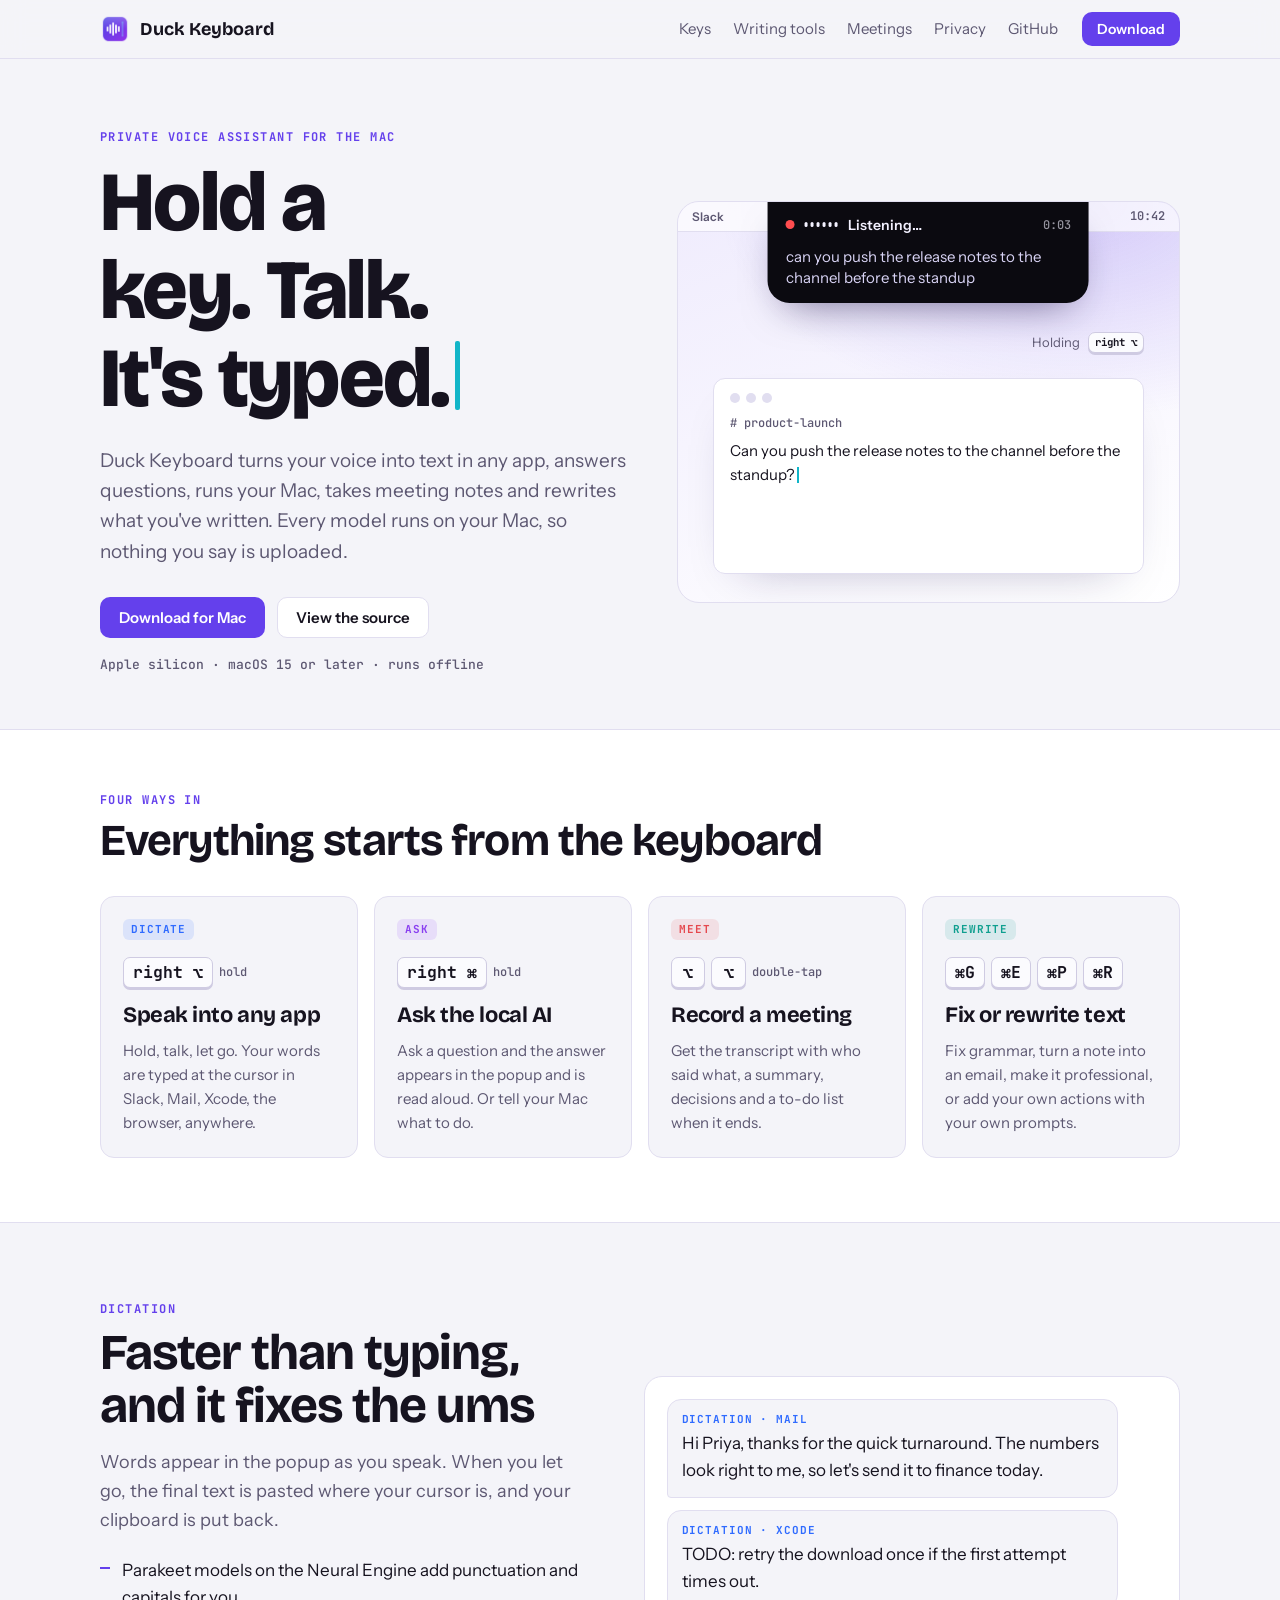
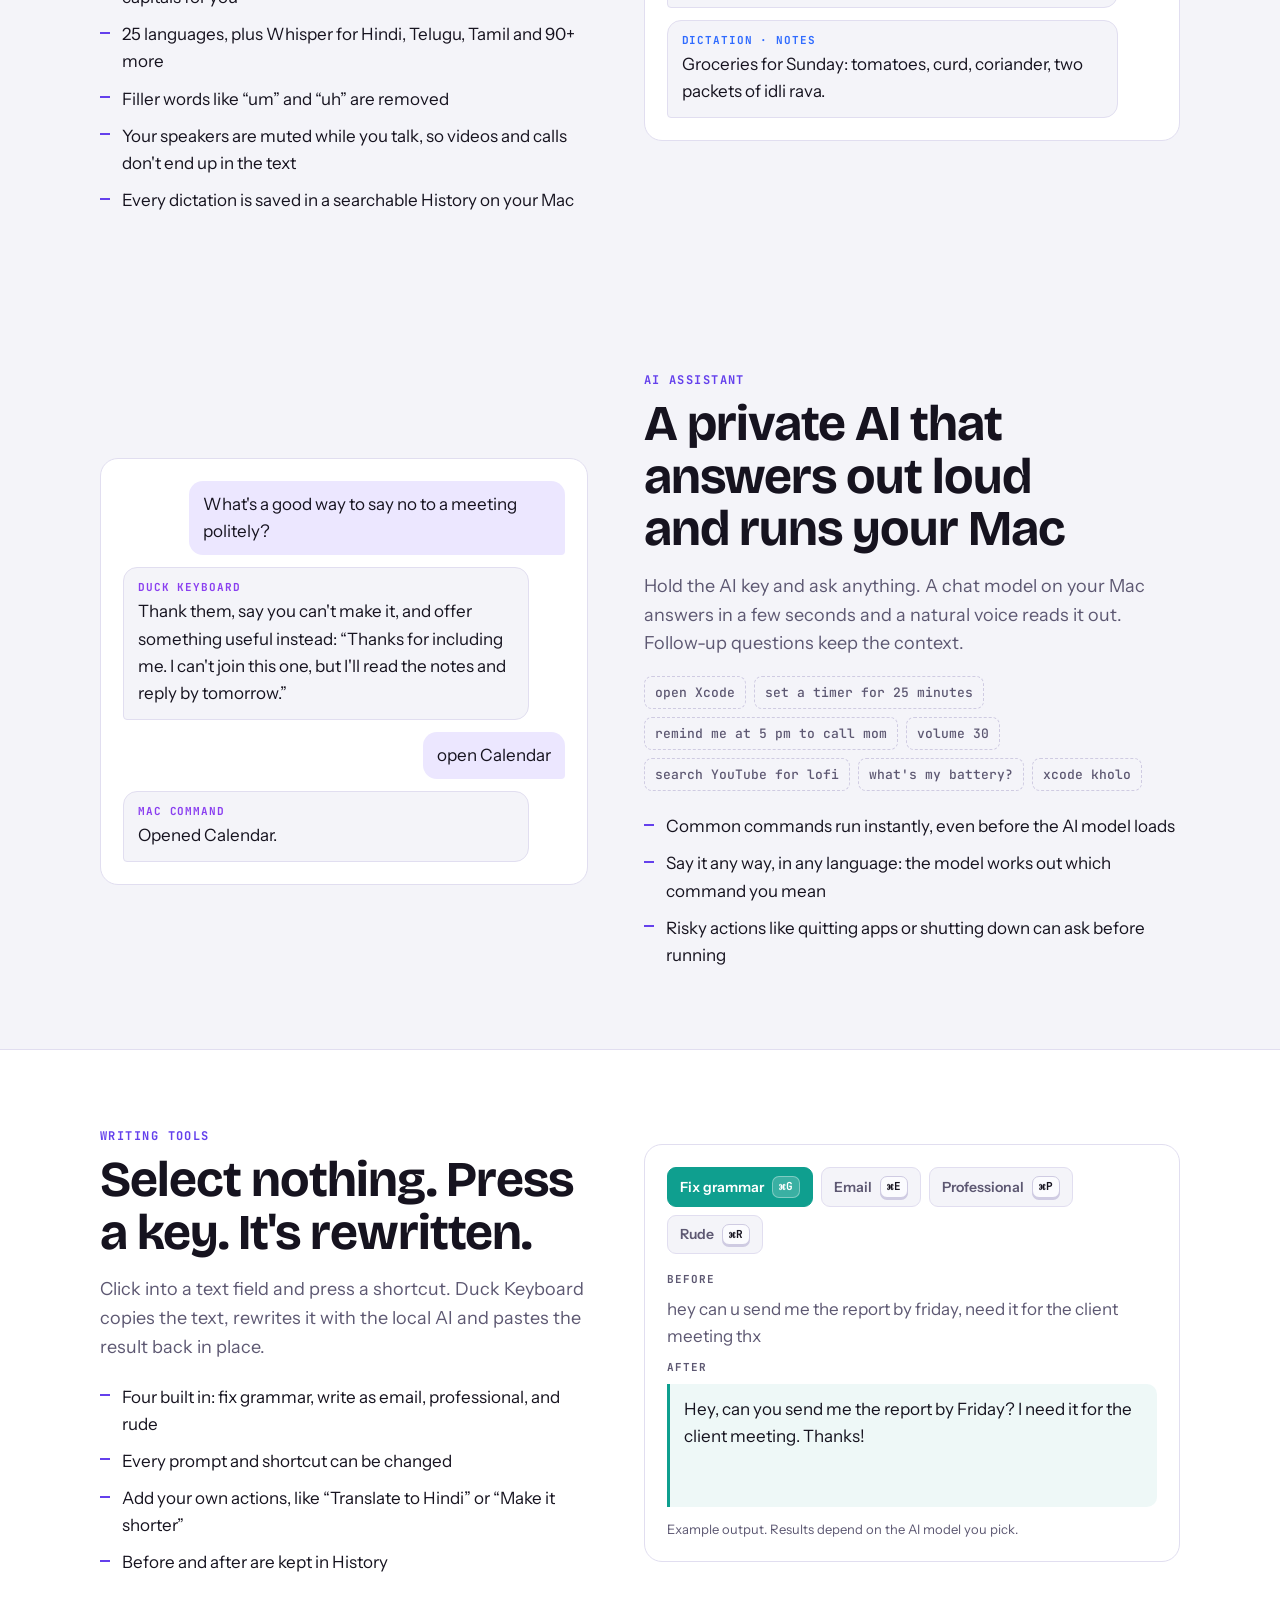
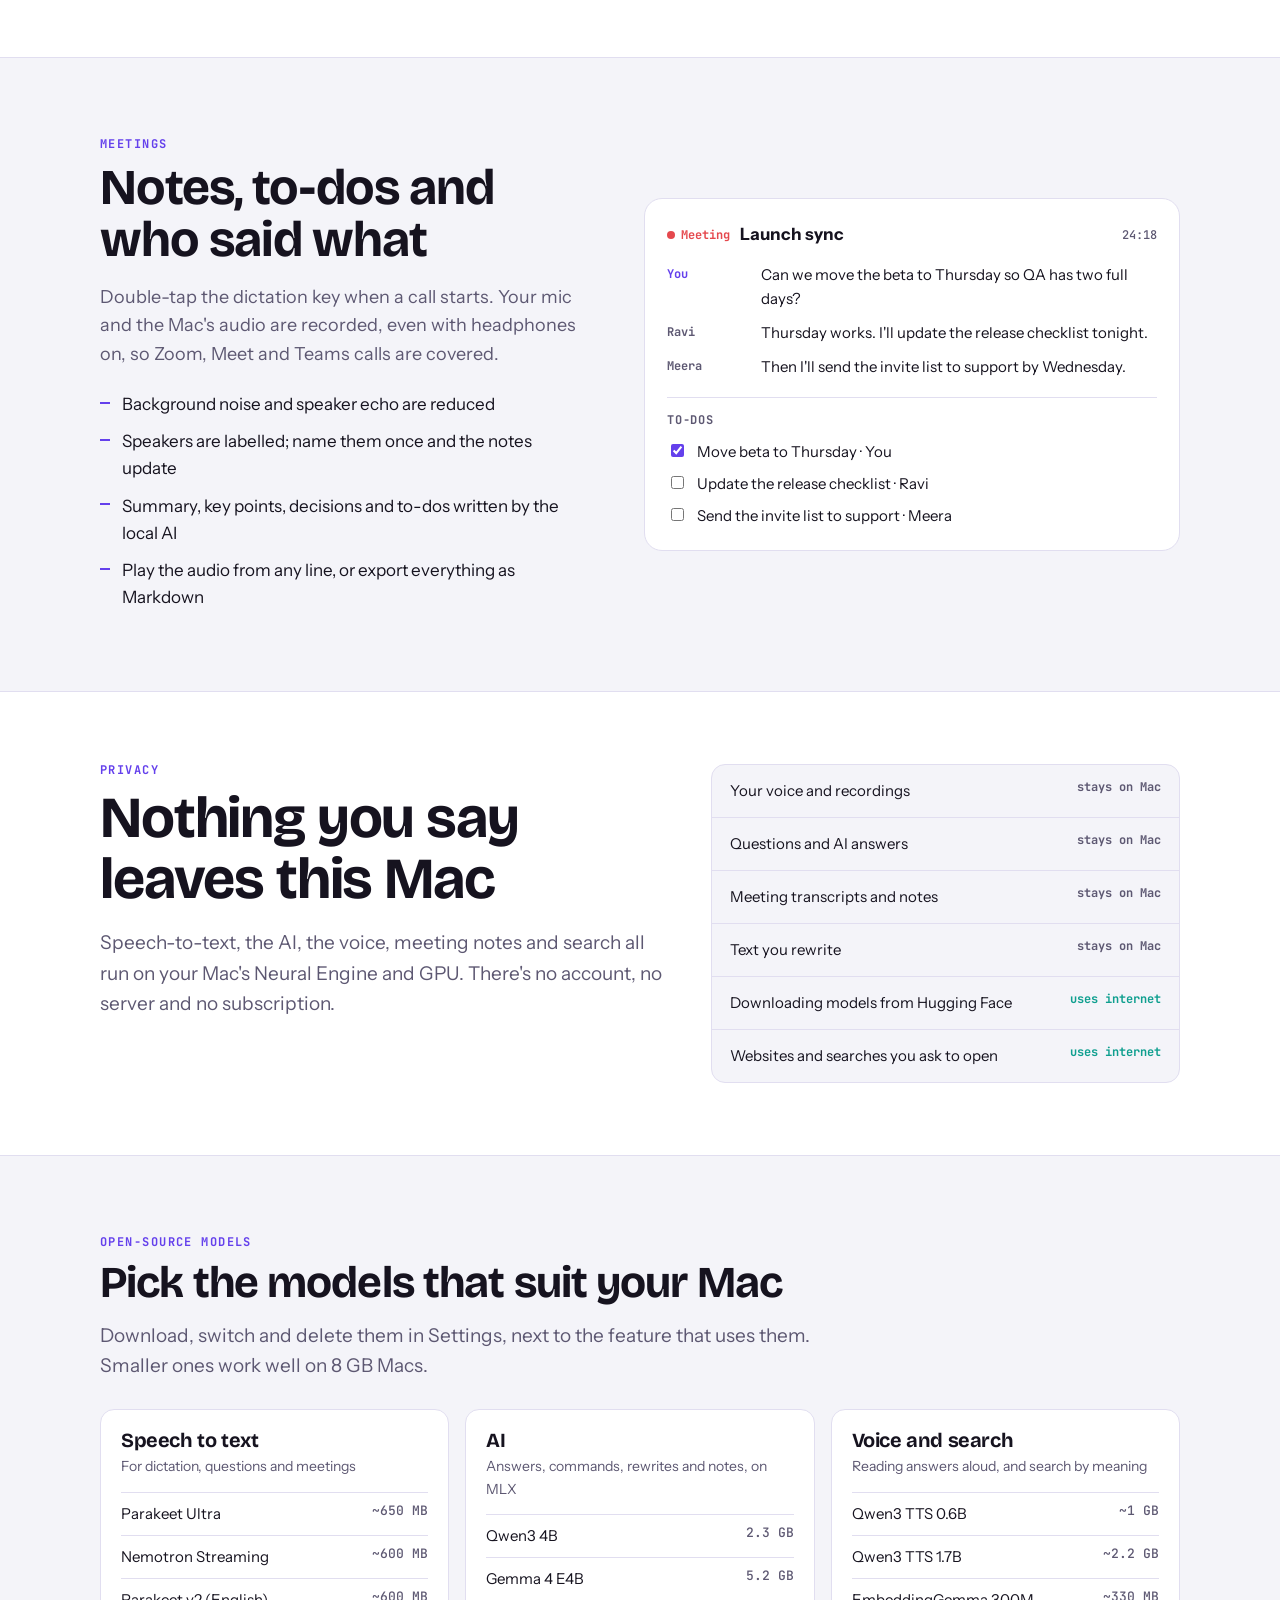
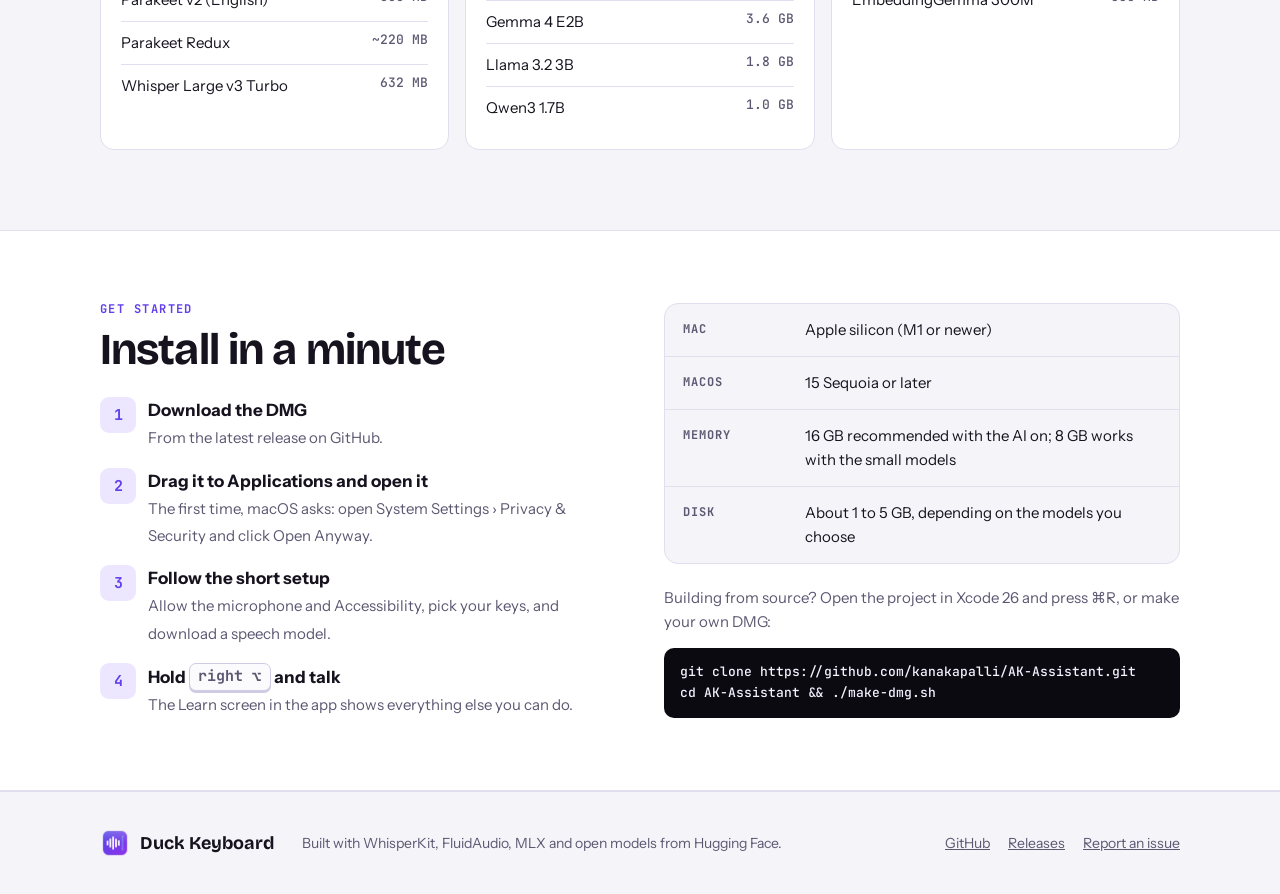
==== commit fb3450ed: "updates added" ====
--- a/docs/index.html
+++ b/docs/index.html
@@ -3,9 +3,9 @@
 <head>
 <meta charset="utf-8">
 <meta name="viewport" content="width=device-width, initial-scale=1, viewport-fit=cover">
-<title>AK Assistant</title>
+<title>Duck Keyboard</title>
 <meta name="claude:viewport-fit-sides" content="cover">
-<meta name="description" content="Hold a key, talk, and it's typed. AK Assistant is a private voice assistant for the Mac: dictation, a local AI, meetings and writing tools, all on-device.">
+<meta name="description" content="Hold a key, talk, and it's typed. Duck Keyboard is a private voice assistant for the Mac: dictation, a local AI, meetings and writing tools, all on-device.">
 <link rel="icon" href="[data-uri]">
 <link rel="preconnect" href="https://fonts.googleapis.com">
 <link rel="preconnect" href="https://fonts.gstatic.com" crossorigin>
@@ -270,7 +270,7 @@
 <body>
 <header class="nav">
   <div class="wrap">
-    <a class="brand" href="#top"><img src="[data-uri]" alt="">AK Assistant</a>
+    <a class="brand" href="#top"><img src="[data-uri]" alt="">Duck Keyboard</a>
     <nav class="nav-links" aria-label="Sections">
       <a href="#keys">Keys</a>
       <a href="#writing">Writing tools</a>
@@ -288,7 +288,7 @@
       <div>
         <p class="eyebrow">Private voice assistant for the Mac</p>
         <h1 style="margin-top:16px">Hold a key. Talk. It's typed.<span class="caret" aria-hidden="true"></span></h1>
-        <p class="lede">AK Assistant turns your voice into text in any app, answers questions, runs your Mac, takes meeting notes and rewrites what you've written. Every model runs on your Mac, so nothing you say is uploaded.</p>
+        <p class="lede">Duck Keyboard turns your voice into text in any app, answers questions, runs your Mac, takes meeting notes and rewrites what you've written. Every model runs on your Mac, so nothing you say is uploaded.</p>
         <div class="hero-cta">
           <a class="btn btn-primary" href="https://github.com/kanakapalli/AK-Assistant/releases/latest">Download for Mac</a>
           <a class="btn btn-ghost" href="https://github.com/kanakapalli/AK-Assistant">View the source</a>
@@ -396,7 +396,7 @@
       <div class="panel">
         <div class="qa">
           <div class="q">What's a good way to say no to a meeting politely?</div>
-          <div class="a"><span class="who">AK Assistant</span>Thank them, say you can't make it, and offer something useful instead: “Thanks for including me. I can't join this one, but I'll read the notes and reply by tomorrow.”</div>
+          <div class="a"><span class="who">Duck Keyboard</span>Thank them, say you can't make it, and offer something useful instead: “Thanks for including me. I can't join this one, but I'll read the notes and reply by tomorrow.”</div>
           <div class="q">open Calendar</div>
           <div class="a"><span class="who">Mac command</span>Opened Calendar.</div>
         </div>
@@ -409,7 +409,7 @@
       <div>
         <p class="eyebrow">Writing tools</p>
         <h2>Select nothing. Press a key. It's rewritten.</h2>
-        <p class="lede">Click into a text field and press a shortcut. AK Assistant copies the text, rewrites it with the local AI and pastes the result back in place.</p>
+        <p class="lede">Click into a text field and press a shortcut. Duck Keyboard copies the text, rewrites it with the local AI and pastes the result back in place.</p>
         <ul class="points">
           <li>Four built in: fix grammar, write as email, professional, and rude</li>
           <li>Every prompt and shortcut can be changed</li>
@@ -557,7 +557,7 @@
 
 <footer>
   <div class="wrap">
-    <a class="brand" href="#top"><img src="[data-uri]" alt="">AK Assistant</a>
+    <a class="brand" href="#top"><img src="[data-uri]" alt="">Duck Keyboard</a>
     <span>Built with WhisperKit, FluidAudio, MLX and open models from Hugging Face.</span>
     <nav aria-label="Footer">
       <a href="https://github.com/kanakapalli/AK-Assistant">GitHub</a>
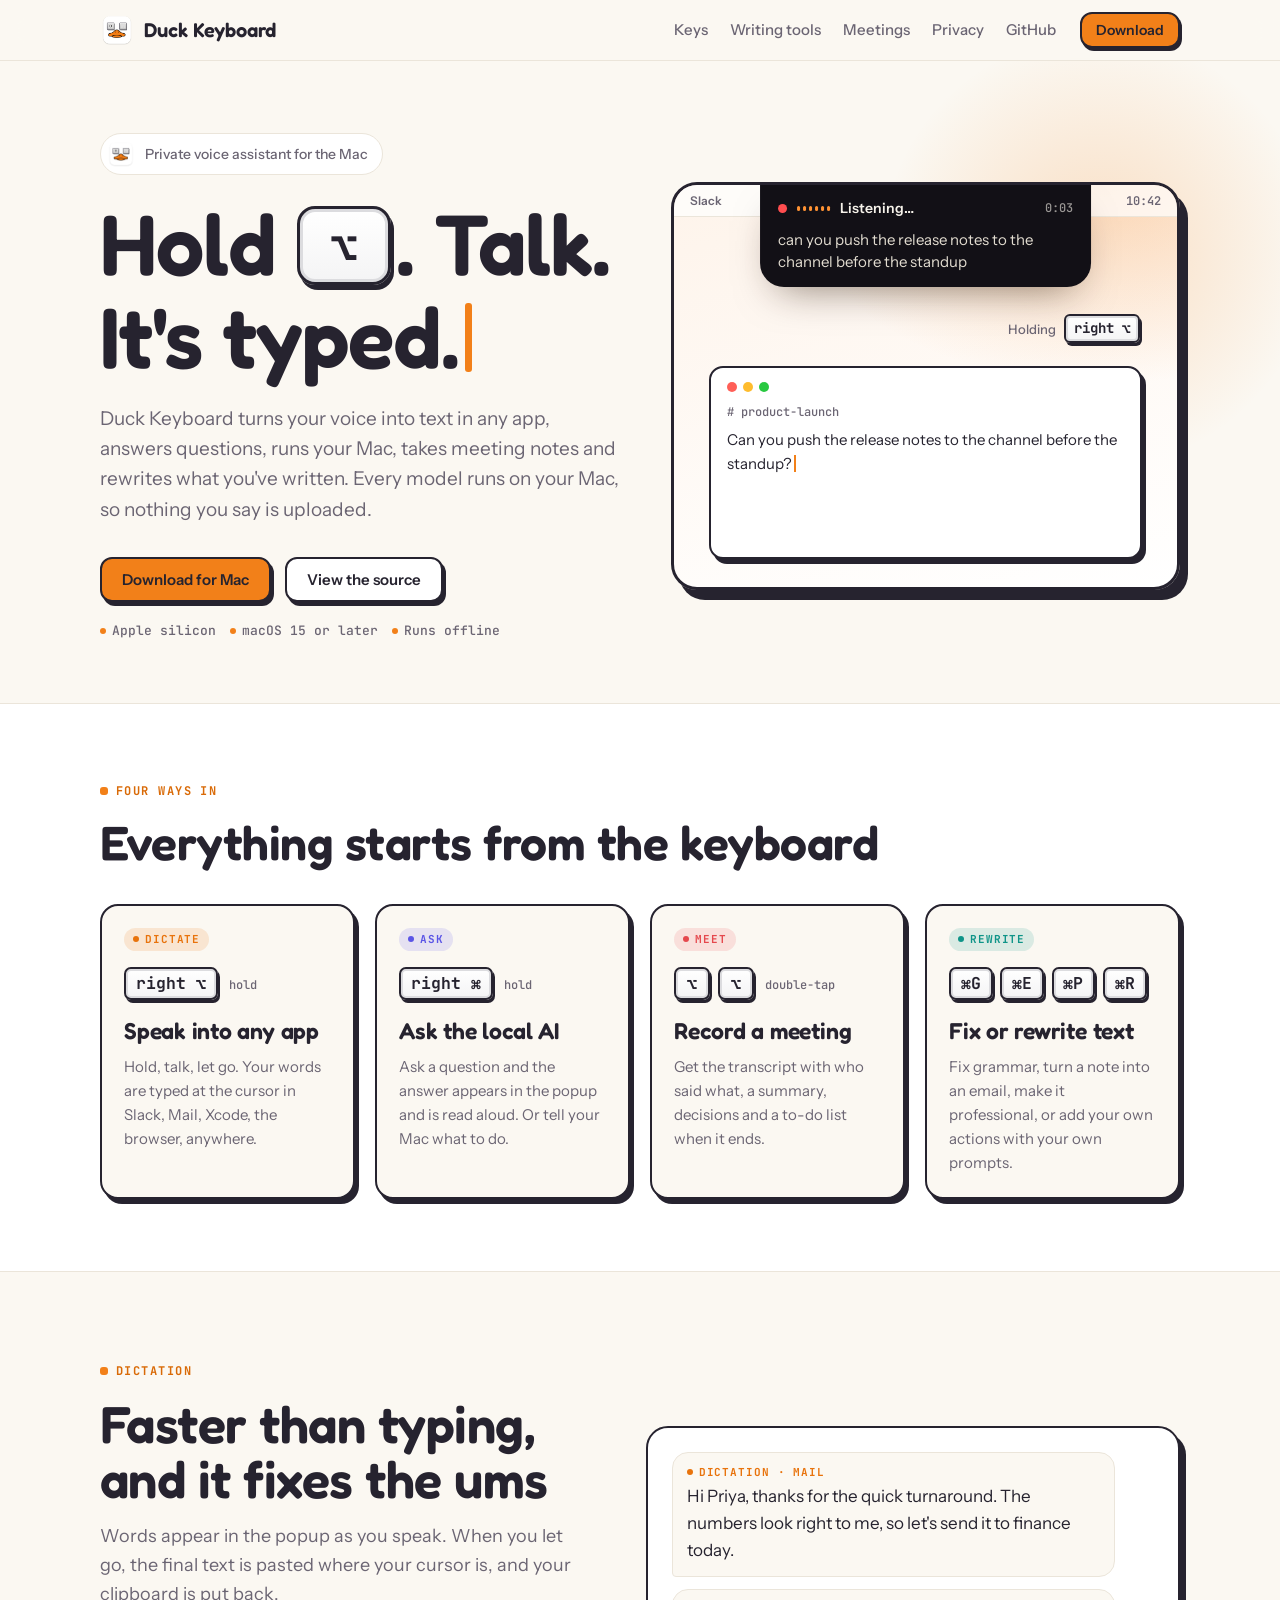
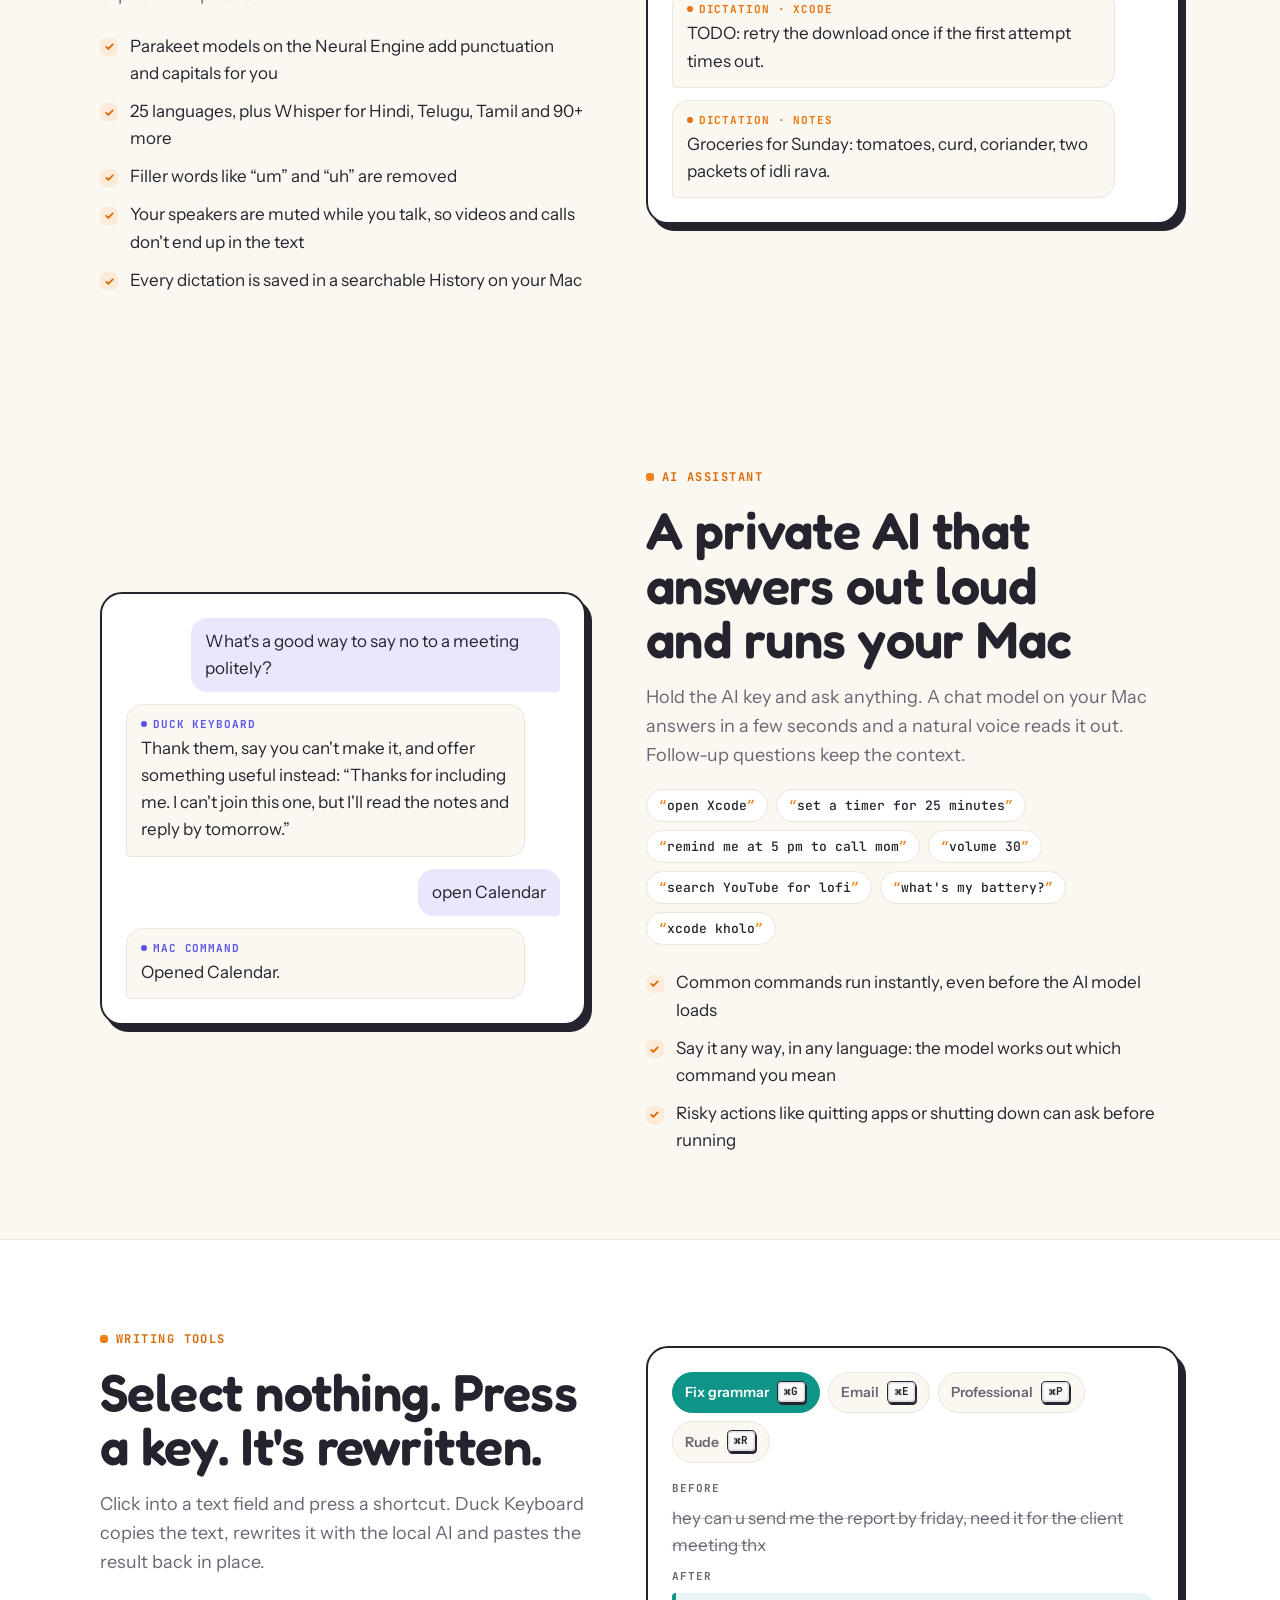
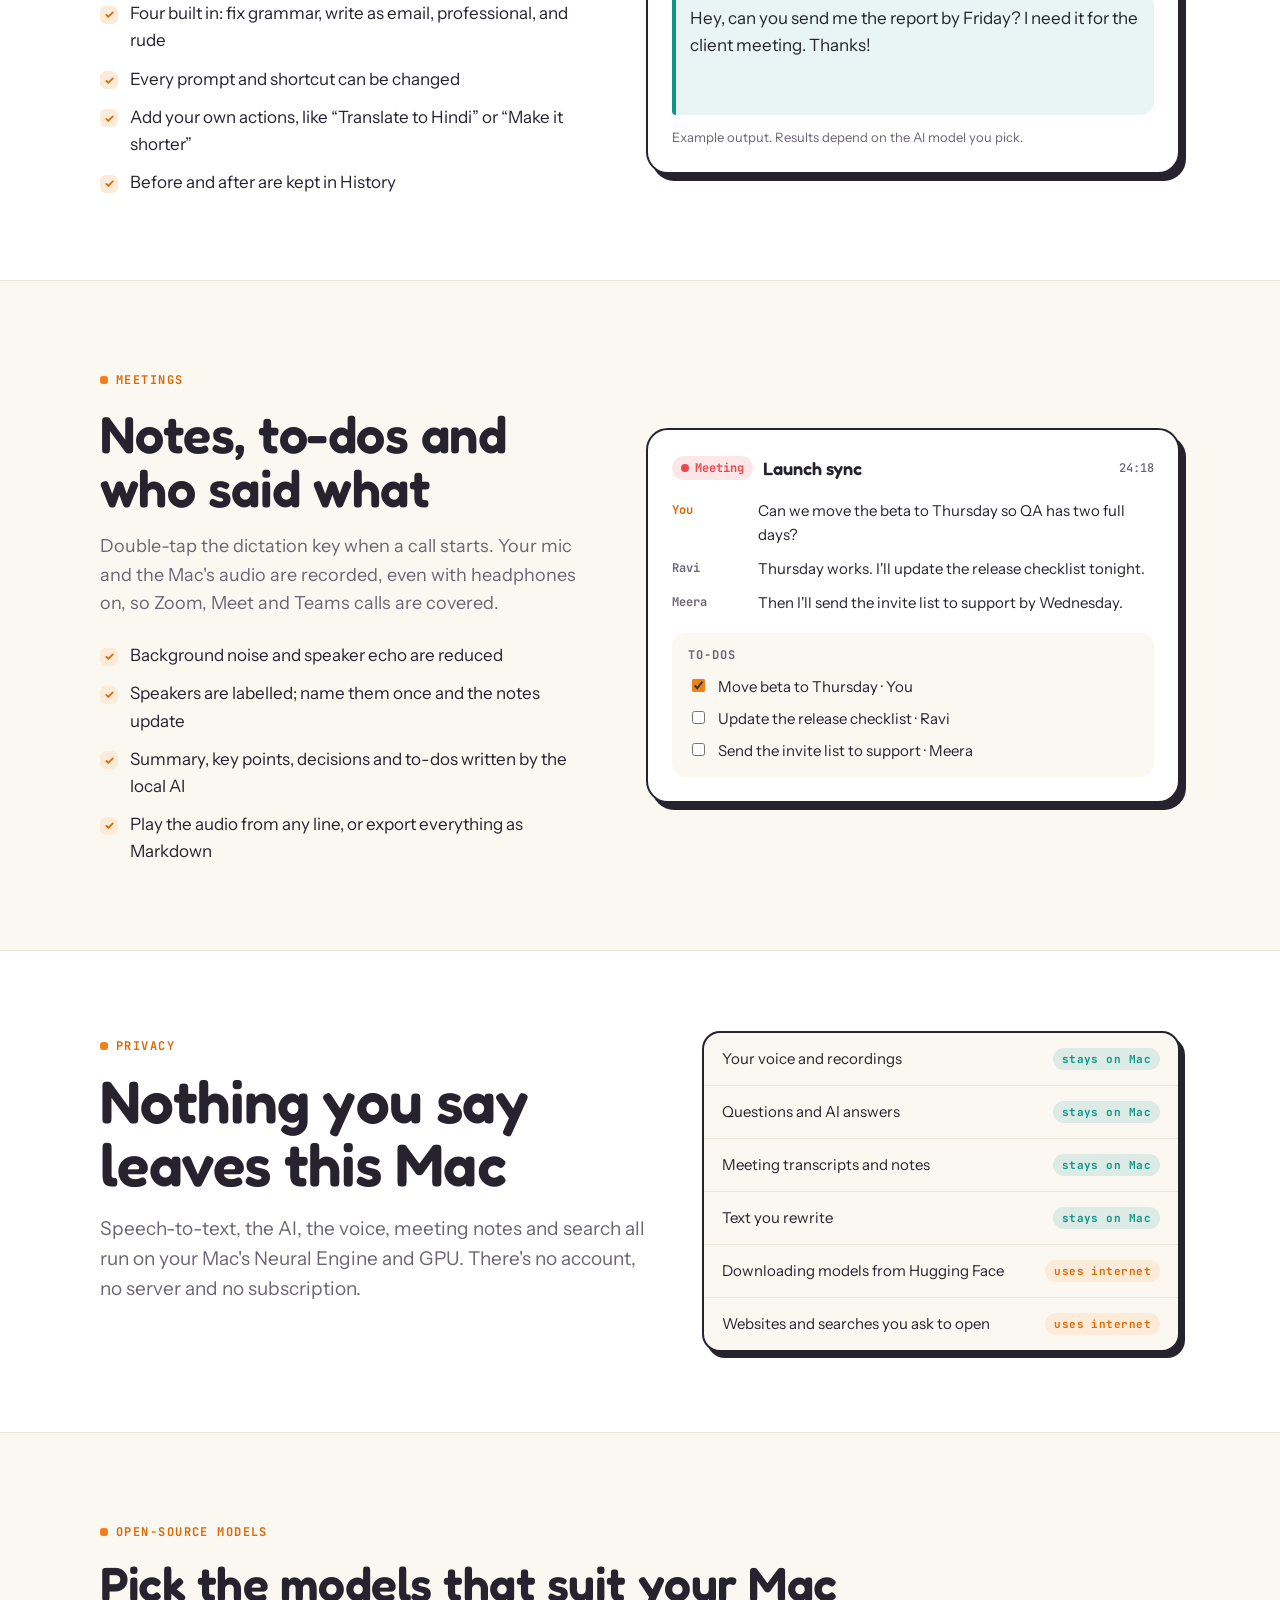
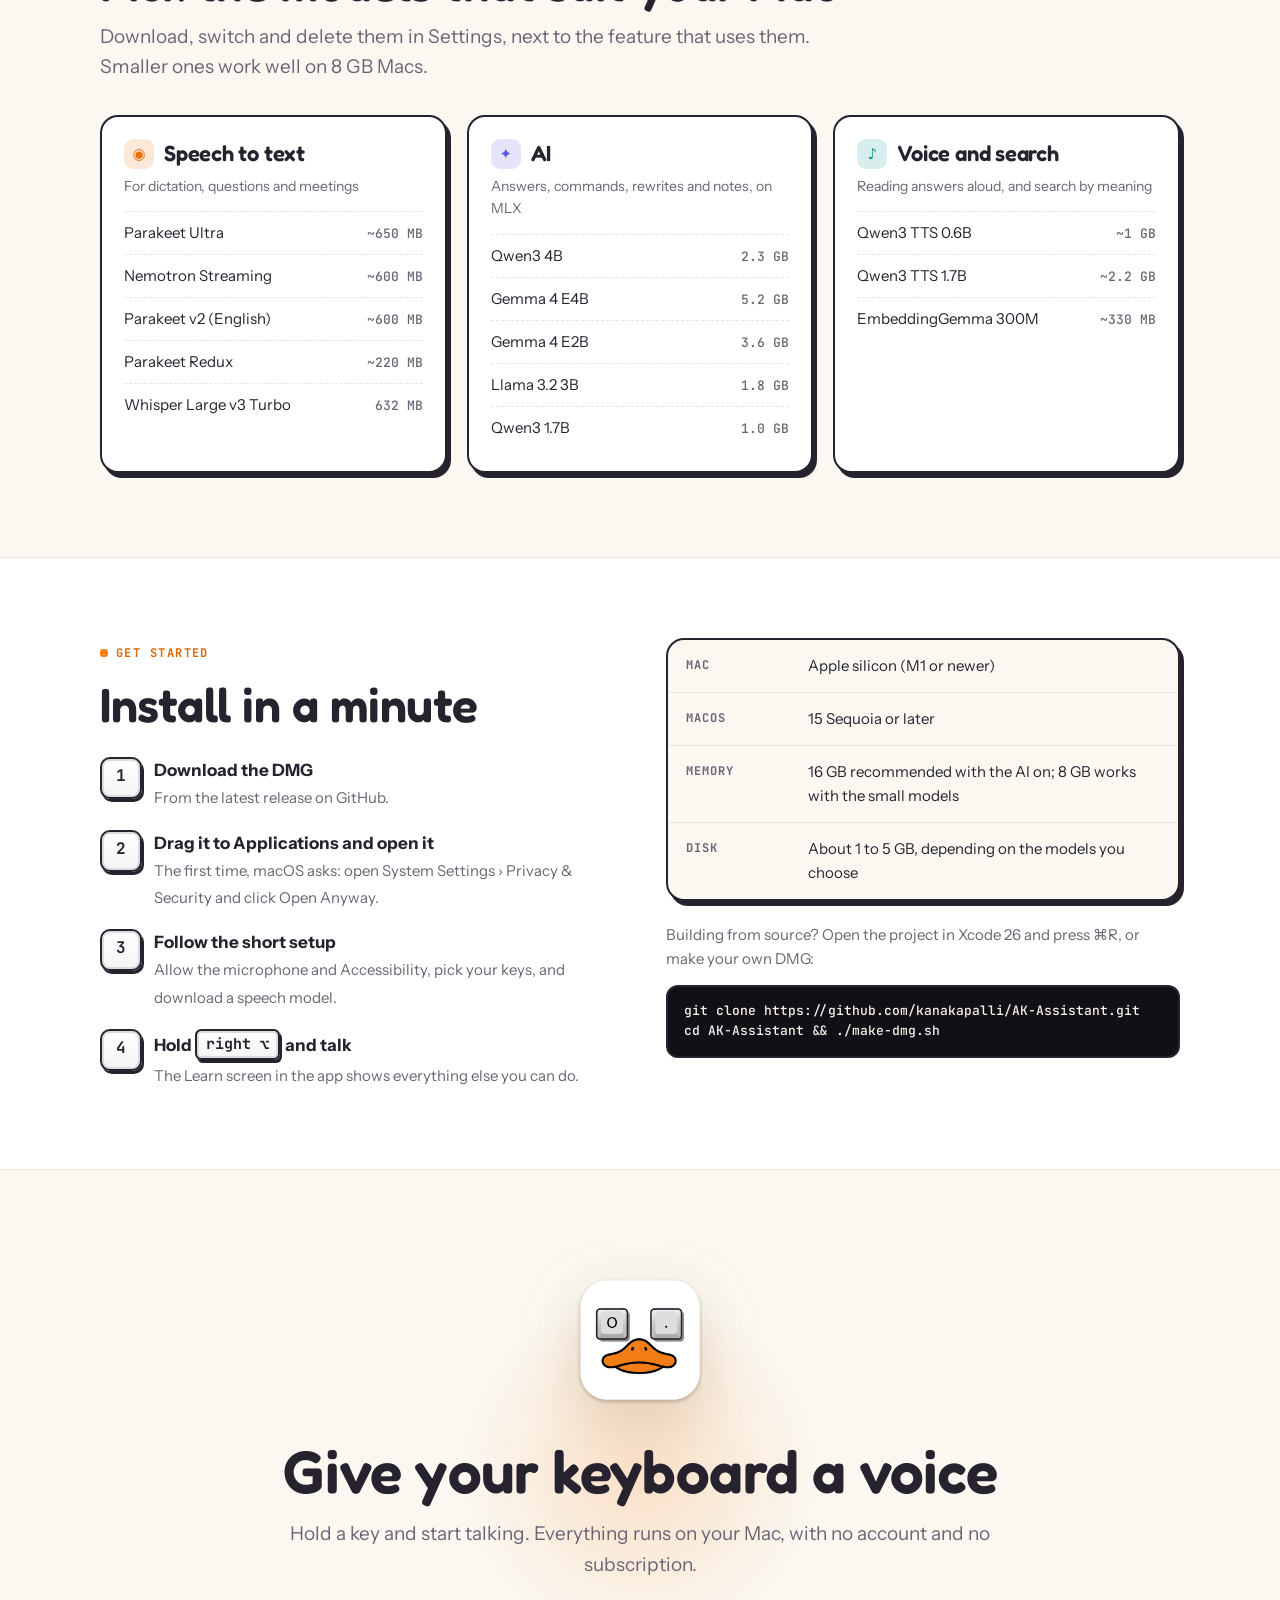
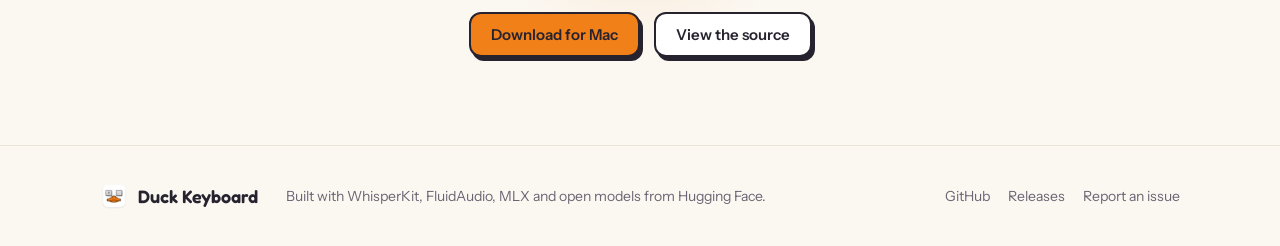
==== commit 50c059b8: "Add script to build and package Duck Keyboard as a DMG - Introduced `make-dmg.sh` for building the D" ====
--- a/docs/index.html
+++ b/docs/index.html
@@ -4,51 +4,66 @@
 <meta charset="utf-8">
 <meta name="viewport" content="width=device-width, initial-scale=1, viewport-fit=cover">
 <title>Duck Keyboard</title>
-<meta name="claude:viewport-fit-sides" content="cover">
 <meta name="description" content="Hold a key, talk, and it's typed. Duck Keyboard is a private voice assistant for the Mac: dictation, a local AI, meetings and writing tools, all on-device.">
-<link rel="icon" href="[data-uri]">
+<meta property="og:title" content="Duck Keyboard">
+<meta property="og:description" content="Hold a key, talk, and it's typed. A private voice assistant for the Mac: dictation, a local AI, meetings and writing tools, all on-device.">
+<meta property="og:type" content="website">
+<meta name="theme-color" content="#f28019">
+<link rel="icon" type="image/png" href="assets/icon.png">
+<link rel="apple-touch-icon" href="assets/icon.png">
 <link rel="preconnect" href="https://fonts.googleapis.com">
 <link rel="preconnect" href="https://fonts.gstatic.com" crossorigin>
-<link rel="stylesheet" href="https://fonts.googleapis.com/css2?family=Bricolage+Grotesque:opsz,wght@12..96,500;12..96,700;12..96,800&family=Instrument+Sans:wght@400;500;600&family=JetBrains+Mono:wght@500;700&display=swap">
+<link rel="stylesheet" href="https://fonts.googleapis.com/css2?family=Fredoka:wght@500;600;700&family=Instrument+Sans:wght@400;500;600&family=JetBrains+Mono:wght@500;700&display=swap">
 <style>
-/* Layout: a single column that alternates wide "keyboard" bands and narrow reading sections; the notch popup is the hero. */
+/* Duck Keyboard — styled after the app icon: light keycaps with a dark outline and a solid
+   base under them, a warm duck-bill orange, rounded friendly shapes on a warm paper background.
+   The "keycap" (outline + offset base) is the signature: keys, buttons, cards and the demo use it. */
 :root {
-  --bg: #f4f4f9;          /* cool paper with a violet bias */
+  --bg: #fbf8f2;          /* warm paper */
   --surface: #ffffff;
-  --ink: #16131f;
-  --muted: #5d5872;
-  --line: #e1def0;
-  --violet: #6440ec;      /* the app icon */
-  --violet-soft: #ece7ff;
-  --on-accent: #ffffff;
-  --cursor: #12b5c8;      /* the icon's text cursor, darkened for light backgrounds */
-  --dictate: #2f6bff;
-  --ai: #8a3ff0;
+  --ink: #26232f;         /* the icon's outline */
+  --muted: #6b6573;
+  --line: #ebe5da;
+  --orange: #f28019;      /* the bill */
+  --orange-deep: #d96a07;
+  --orange-soft: #fdebd9;
+  --on-accent: #26232f;
+  --cursor: #f28019;
+  --dictate: #e8730c;
+  --ai: #5b55e6;
   --meet: #e5484d;
-  --write: #0f9f8f;
-  --key: #fbfbfe;
-  --key-edge: #cfcbe2;
-  --island: #0b0a10;
-  --island-ink: #f3f1ff;
-  --font-display: "Bricolage Grotesque", "Avenir Next", system-ui, sans-serif;
+  --write: #0f9488;
+  --key: #f4f4f5;         /* keycap face */
+  --key-top: #ffffff;
+  --key-rim: #dcdcdf;
+  --base: #26232f;        /* the solid base / hard shadow under keycaps and cards */
+  --edge: #26232f;        /* their outline */
+  --island: #121016;
+  --island-ink: #f6f2ea;
+  --font-display: "Fredoka", "Avenir Next Rounded", "SF Pro Rounded", system-ui, sans-serif;
   --font-body: "Instrument Sans", -apple-system, "Segoe UI", system-ui, sans-serif;
   --font-mono: "JetBrains Mono", ui-monospace, "SF Mono", Menlo, monospace;
-  --radius: 14px;
+  --radius: 18px;
+  --outline: 2px solid var(--ink);
 }
 @media (prefers-color-scheme: dark) {
   :root:not([data-theme="light"]) {
-    --bg: #110f18; --surface: #1a1724; --ink: #f1eefc; --muted: #a59fbe; --line: #2c2840;
-    --violet: #9b85ff; --violet-soft: #241d42; --on-accent: #140c33; --cursor: #5fe6f2;
-    --dictate: #6f9bff; --ai: #b98bff; --meet: #ff6b6f; --write: #3fd6c3;
-    --key: #221e2f; --key-edge: #3a3550; --island: #000000; --island-ink: #f3f1ff;
+    --bg: #15131a; --surface: #1e1b24; --ink: #f4efe6; --muted: #a8a1b0; --line: #2d2934;
+    --orange: #ff9233; --orange-deep: #ffa552; --orange-soft: #3a2614; --on-accent: #1a1209; --cursor: #ff9233;
+    --dictate: #ff9a40; --ai: #8f8aff; --meet: #ff6b6f; --write: #3cc9b8;
+    --key: #3a3741; --key-top: #46434e; --key-rim: #2c2932; --base: #050407; --edge: #4a4553;
+    --island: #000000; --island-ink: #f6f2ea;
+    --outline: 2px solid #050407;
     color-scheme: dark;
   }
 }
 :root[data-theme="dark"] {
-  --bg: #110f18; --surface: #1a1724; --ink: #f1eefc; --muted: #a59fbe; --line: #2c2840;
-  --violet: #9b85ff; --violet-soft: #241d42; --on-accent: #140c33; --cursor: #5fe6f2;
-  --dictate: #6f9bff; --ai: #b98bff; --meet: #ff6b6f; --write: #3fd6c3;
-  --key: #221e2f; --key-edge: #3a3550; --island: #000000; --island-ink: #f3f1ff;
+  --bg: #15131a; --surface: #1e1b24; --ink: #f4efe6; --muted: #a8a1b0; --line: #2d2934;
+  --orange: #ff9233; --orange-deep: #ffa552; --orange-soft: #3a2614; --on-accent: #1a1209; --cursor: #ff9233;
+  --dictate: #ff9a40; --ai: #8f8aff; --meet: #ff6b6f; --write: #3cc9b8;
+  --key: #3a3741; --key-top: #46434e; --key-rim: #2c2932; --base: #050407; --edge: #4a4553;
+  --island: #000000; --island-ink: #f6f2ea;
+  --outline: 2px solid #050407;
   color-scheme: dark;
 }
 
@@ -57,76 +72,105 @@
 img { max-width: 100%; }
 [hidden] { display: none !important; }
 .hero-grid > *, .feature > *, .privacy-grid > *, .install-grid > * { min-width: 0; }
-html { scroll-behavior: smooth; }
+html { scroll-behavior: smooth; overflow-x: clip; }
 @media (prefers-reduced-motion: reduce) { html { scroll-behavior: auto; } }
 body {
   background: var(--bg); color: var(--ink);
   font: 400 17px/1.6 var(--font-body);
   -webkit-font-smoothing: antialiased;
+  overflow-x: clip;
 }
 a { color: inherit; }
-a:focus-visible, button:focus-visible { outline: 2px solid var(--violet); outline-offset: 3px; border-radius: 6px; }
-h1, h2, h3 { font-family: var(--font-display); line-height: 1.05; margin: 0; text-wrap: balance; letter-spacing: -0.02em; }
+a:focus-visible, button:focus-visible { outline: 3px solid var(--orange); outline-offset: 3px; border-radius: 8px; }
+h1, h2, h3 { font-family: var(--font-display); font-weight: 600; line-height: 1.05; margin: 0; text-wrap: balance; letter-spacing: -0.01em; }
 p { margin: 0; }
 .wrap { max-width: 1120px; margin: 0 auto; padding-left: max(20px, env(safe-area-inset-left, 0px)); padding-right: max(20px, env(safe-area-inset-right, 0px)); }
-.eyebrow { font: 700 12px/1 var(--font-mono); letter-spacing: 0.12em; text-transform: uppercase; color: var(--violet); }
+.eyebrow {
+  display: inline-flex; align-items: center; gap: 8px;
+  font: 700 12px/1 var(--font-mono); letter-spacing: 0.12em; text-transform: uppercase; color: var(--orange-deep);
+}
+.eyebrow::before { content: ""; width: 8px; height: 8px; border-radius: 3px; background: var(--orange); }
 .lede { color: var(--muted); font-size: 19px; max-width: 60ch; }
 
-/* Keycaps: the page's signature detail */
+/* Keycaps: like the icon — a light face with an inner rim, a dark outline and a solid base below. */
 .kbd {
   display: inline-flex; align-items: center; justify-content: center; gap: 4px;
-  min-width: 2.1em; padding: 0.18em 0.55em; border-radius: 7px;
+  min-width: 2.2em; padding: 0.2em 0.6em; border-radius: 0.42em;
   font: 700 0.82em/1.4 var(--font-mono); color: var(--ink);
-  background: var(--key); border: 1px solid var(--key-edge);
-  box-shadow: 0 2px 0 var(--key-edge);
-  white-space: nowrap; vertical-align: 0.08em;
-}
+  background: linear-gradient(180deg, var(--key-top), var(--key));
+  border: 2px solid var(--edge);
+  box-shadow: inset 0 0 0 2px var(--key-rim), 2px 3px 0 var(--base);
+  white-space: nowrap; vertical-align: 0.12em;
+  margin: 0 0.1em 0.15em 0;
+}
+:root .kbd { color: var(--ink); }
 
 /* Nav */
-.nav { position: sticky; top: env(safe-area-inset-top, 0px); z-index: 20; background: color-mix(in srgb, var(--bg) 86%, transparent); backdrop-filter: blur(12px); border-bottom: 1px solid var(--line); }
+.nav { position: sticky; top: env(safe-area-inset-top, 0px); z-index: 20; background: color-mix(in srgb, var(--bg) 84%, transparent); backdrop-filter: blur(14px); border-bottom: 1px solid var(--line); }
 body::before { content: ""; position: fixed; inset: 0 0 auto; height: env(safe-area-inset-top, 0px); z-index: 30; background: var(--bg); }
 .nav .wrap { display: flex; align-items: center; gap: 24px; padding-block: 12px; }
-.brand { display: flex; align-items: center; gap: 10px; font: 700 18px var(--font-display); text-decoration: none; }
-.brand img { width: 30px; height: 30px; }
-.nav-links { display: flex; gap: 22px; margin-left: auto; font-size: 15px; }
-.nav-links a { text-decoration: none; color: var(--muted); }
+.brand { display: flex; align-items: center; gap: 10px; font: 600 20px var(--font-display); text-decoration: none; }
+.brand img { width: 34px; height: 34px; }
+.nav-links { display: flex; gap: 22px; margin-left: auto; font-size: 15px; font-weight: 500; }
+.nav-links a { text-decoration: none; color: var(--muted); transition: color .15s ease; }
 .nav-links a:hover { color: var(--ink); }
+
+/* Buttons are keycaps too: press them and they sink onto their base. */
 .btn {
   display: inline-flex; align-items: center; gap: 8px; text-decoration: none;
-  font: 600 15px/1 var(--font-body); padding: 12px 18px; border-radius: 10px;
-  border: 1px solid transparent; transition: transform .15s ease, background .15s ease;
-}
-.btn:hover { transform: translateY(-1px); }
-.btn-primary { background: var(--violet); color: var(--on-accent); }
-.btn-ghost { border-color: var(--line); background: var(--surface); }
-.nav .btn { padding: 9px 14px; font-size: 14px; }
+  font: 600 15px/1 var(--font-body); padding: 13px 20px; border-radius: 12px;
+  border: 2px solid var(--edge);
+  box-shadow: 3px 4px 0 var(--base);
+  transition: transform .12s ease, box-shadow .12s ease, background .15s ease;
+}
+.btn:hover { transform: translate(-1px, -1px); box-shadow: 4px 5px 0 var(--base); }
+.btn:active { transform: translate(3px, 4px); box-shadow: 0 0 0 var(--base); }
+.btn-primary { background: var(--orange); color: #26232f; }
+.btn-ghost { background: var(--surface); color: var(--ink); }
+.btn svg { width: 18px; height: 18px; }
+.nav .btn { padding: 9px 14px; font-size: 14px; box-shadow: 2px 3px 0 var(--base); }
 @media (max-width: 760px) { .nav-links { display: none; } .nav .btn { margin-left: auto; } }
 
 /* Hero */
-.hero { padding-block: 72px 56px; }
-.hero-grid { display: grid; grid-template-columns: 1.05fr 1fr; gap: 48px; align-items: center; }
-.hero h1 { font-size: clamp(44px, 7vw, 84px); font-weight: 800; }
-.hero h1 .caret { display: inline-block; width: 0.07em; height: 0.82em; background: var(--cursor); margin-left: 0.06em; vertical-align: -0.04em; border-radius: 2px; animation: blink 1.1s steps(1) infinite; }
+.hero { padding-block: 72px 64px; position: relative; overflow-x: clip; }
+.hero::before {
+  content: ""; position: absolute; inset: -120px -10% auto auto; width: 620px; height: 620px; z-index: -1;
+  background: radial-gradient(closest-side, color-mix(in srgb, var(--orange) 22%, transparent), transparent 70%);
+  pointer-events: none;
+}
+.hero-grid { display: grid; grid-template-columns: 1.02fr 1fr; gap: 52px; align-items: center; }
+.hero-badge {
+  display: inline-flex; align-items: center; gap: 10px; padding: 6px 14px 6px 6px; border-radius: 999px;
+  background: var(--surface); border: 1px solid var(--line); font-size: 14px; font-weight: 500; color: var(--muted);
+}
+.hero-badge img { width: 28px; height: 28px; }
+.hero h1 { font-size: clamp(46px, 7vw, 86px); font-weight: 600; margin-top: 22px; }
+.hero h1 .kbd { font-size: 0.5em; vertical-align: 0.35em; padding: 0.15em 0.5em; box-shadow: inset 0 0 0 3px var(--key-rim), 3px 5px 0 var(--base); border-width: 3px; }
+.hero h1 .caret { display: inline-block; width: 0.08em; height: 0.8em; background: var(--cursor); margin-left: 0.06em; vertical-align: -0.04em; border-radius: 3px; animation: blink 1.1s steps(1) infinite; }
 @keyframes blink { 50% { opacity: 0; } }
 .hero .lede { margin-top: 22px; }
-.hero-cta { display: flex; flex-wrap: wrap; gap: 12px; margin-top: 30px; }
-.hero-meta { margin-top: 18px; font: 500 13px var(--font-mono); color: var(--muted); }
-
+.hero-cta { display: flex; flex-wrap: wrap; gap: 14px; margin-top: 32px; }
+.hero-meta { margin-top: 20px; font: 500 13px var(--font-mono); color: var(--muted); display: flex; flex-wrap: wrap; gap: 6px 14px; }
+.hero-meta span { display: inline-flex; align-items: center; gap: 6px; }
+.hero-meta span::before { content: ""; width: 6px; height: 6px; border-radius: 50%; background: var(--orange); }
+
+/* The demo: a little Mac screen, outlined like the icon, sitting on its base. */
 .stage {
-  position: relative; border-radius: 22px; overflow: hidden; min-width: 0;
+  position: relative; border-radius: 26px; overflow: hidden; min-width: 0;
   background:
-    radial-gradient(120% 90% at 80% 0%, color-mix(in srgb, var(--violet) 22%, transparent), transparent 60%),
-    linear-gradient(160deg, color-mix(in srgb, var(--violet) 10%, var(--surface)), var(--surface));
-  border: 1px solid var(--line);
+    radial-gradient(100% 80% at 85% 0%, color-mix(in srgb, var(--orange) 28%, transparent), transparent 62%),
+    linear-gradient(165deg, color-mix(in srgb, var(--orange) 9%, var(--surface)), var(--surface));
+  border: 3px solid var(--edge);
+  box-shadow: 8px 10px 0 var(--base);
   aspect-ratio: 5 / 4; max-width: 100%;
 }
-.menubar { height: 30px; display: flex; align-items: center; justify-content: space-between; padding: 0 14px; font: 600 12px var(--font-body); color: var(--muted); background: color-mix(in srgb, var(--surface) 70%, transparent); border-bottom: 1px solid var(--line); }
+.menubar { height: 32px; display: flex; align-items: center; justify-content: space-between; padding: 0 16px; font: 600 12px var(--font-body); color: var(--muted); background: color-mix(in srgb, var(--surface) 72%, transparent); border-bottom: 1px solid var(--line); }
 .menubar span:last-child { font-family: var(--font-mono); }
 .island {
   position: absolute; top: 0; left: 50%; transform: translateX(-50%);
   background: var(--island); color: var(--island-ink);
-  border-radius: 0 0 22px 22px; padding: 10px 18px 14px; min-width: 64%;
-  box-shadow: 0 18px 40px -18px rgba(20, 10, 60, .55);
+  border-radius: 0 0 24px 24px; padding: 10px 18px 14px; min-width: 66%;
+  box-shadow: 0 18px 40px -18px rgba(40, 20, 0, .55);
   font-size: 14px;
 }
 .island-row { display: flex; align-items: center; gap: 10px; min-height: 26px; }
@@ -134,143 +178,187 @@
 .island-time { margin-left: auto; font: 500 12px var(--font-mono); opacity: .6; }
 .dot { width: 9px; height: 9px; border-radius: 50%; background: #ff4d4f; flex: none; }
 .bars { display: flex; align-items: center; gap: 3px; height: 18px; }
-.bars i { width: 3px; border-radius: 2px; background: var(--island-ink); height: 30%; animation: wave 0.9s ease-in-out infinite; }
+.bars i { width: 3px; border-radius: 2px; background: #ff9233; height: 30%; animation: wave 0.9s ease-in-out infinite; }
 .bars i:nth-child(2) { animation-delay: .1s } .bars i:nth-child(3) { animation-delay: .2s } .bars i:nth-child(4) { animation-delay: .3s } .bars i:nth-child(5) { animation-delay: .15s } .bars i:nth-child(6) { animation-delay: .05s }
 @keyframes wave { 0%,100% { height: 25%; } 50% { height: 100%; } }
-.island-text { margin-top: 8px; font-size: 15px; line-height: 1.45; color: #d9d4f5; min-height: 2.9em; }
+.island-text { margin-top: 8px; font-size: 15px; line-height: 1.45; color: #e2dcd0; min-height: 2.9em; }
 .island-text b { color: #fff; font-weight: 600; }
 .doc {
-  position: absolute; left: 7%; right: 7%; bottom: 7%; top: 44%;
-  background: var(--surface); border: 1px solid var(--line); border-radius: 12px; padding: 14px 16px;
-  box-shadow: 0 20px 50px -30px rgba(30, 20, 80, .35);
+  position: absolute; left: 7%; right: 7%; bottom: 7%; top: 45%;
+  background: var(--surface); border: 2px solid var(--edge); border-radius: 14px; padding: 14px 16px;
+  box-shadow: 4px 5px 0 var(--base);
 }
 .doc-head { display: flex; gap: 6px; margin-bottom: 12px; }
 .doc-head i { width: 10px; height: 10px; border-radius: 50%; background: var(--line); }
+.doc-head i:nth-child(1) { background: #ff5f57; } .doc-head i:nth-child(2) { background: #febc2e; } .doc-head i:nth-child(3) { background: #28c840; }
 .doc-to { font: 500 12px var(--font-mono); color: var(--muted); }
 .doc-body { margin-top: 8px; font-size: 15px; }
 .doc-body .typed::after { content: ""; display: inline-block; width: 2px; height: 1.1em; background: var(--cursor); margin-left: 2px; vertical-align: -0.2em; animation: blink 1.1s steps(1) infinite; }
-.hold { position: absolute; right: 7%; top: calc(44% - 46px); font-size: 13px; color: var(--muted); display: flex; gap: 8px; align-items: center; }
-@media (max-width: 900px) { .hero-grid { grid-template-columns: 1fr; } .hero { padding-block: 48px 40px; } }
-@media (max-width: 480px) { .stage { aspect-ratio: 4 / 5; } .island { min-width: 86%; } .doc { top: 48%; } .hold { top: calc(48% - 40px); } }
+.hold { position: absolute; right: 7%; top: calc(45% - 52px); font-size: 13px; font-weight: 500; color: var(--muted); display: flex; gap: 8px; align-items: center; }
+.hold .kbd { font-size: 14px; }
+@media (max-width: 900px) { .hero-grid { grid-template-columns: 1fr; } .hero { padding-block: 44px 48px; } .stage { margin-right: 8px; } }
+@media (max-width: 480px) { .stage { aspect-ratio: 4 / 5; } .island { min-width: 86%; } .doc { top: 49%; } .hold { top: calc(49% - 46px); } }
 @media (prefers-reduced-motion: reduce) { .bars i, .caret, .typed::after { animation: none !important; } }
 
-/* Keys band */
+/* Bands */
 .band { background: var(--surface); border-block: 1px solid var(--line); }
-.keys { padding-block: 64px; }
-.keys h2 { font-size: clamp(30px, 4vw, 44px); }
-.key-grid { display: grid; grid-template-columns: repeat(4, minmax(0, 1fr)); gap: 16px; margin-top: 32px; }
-.key-card { border: 1px solid var(--line); border-radius: var(--radius); padding: 22px; background: var(--bg); display: flex; flex-direction: column; gap: 12px; min-width: 0; }
-.key-card .combo { display: flex; flex-wrap: wrap; gap: 6px; align-items: center; font-size: 20px; min-height: 40px; }
-.key-card .combo small { font: 500 12px var(--font-mono); color: var(--muted); }
-.key-card h3 { font-size: 22px; }
+.keys { padding-block: 72px; }
+.keys h2, .models h2, .install h2 { font-size: clamp(32px, 4.2vw, 48px); margin-top: 14px; }
+
+/* Four ways in: each card is a big keycap. */
+.key-grid { display: grid; grid-template-columns: repeat(4, minmax(0, 1fr)); gap: 20px; margin-top: 36px; }
+.key-card {
+  border: 2px solid var(--edge); border-radius: var(--radius); padding: 22px; background: var(--bg);
+  box-shadow: 4px 5px 0 var(--base);
+  display: flex; flex-direction: column; gap: 12px; min-width: 0;
+  transition: transform .15s ease, box-shadow .15s ease;
+}
+.key-card:hover { transform: translate(-2px, -2px); box-shadow: 6px 7px 0 var(--base); }
+.key-card .combo { display: flex; flex-wrap: wrap; gap: 6px; align-items: center; font-size: 20px; min-height: 44px; }
+.key-card .combo small { font: 500 12px var(--font-mono); color: var(--muted); margin-left: 4px; }
+.key-card h3 { font-size: 23px; }
 .key-card p { color: var(--muted); font-size: 15px; }
-.tag { align-self: flex-start; font: 700 11px/1 var(--font-mono); letter-spacing: .08em; text-transform: uppercase; padding: 5px 8px; border-radius: 6px; }
-.t-dictate { color: var(--dictate); background: color-mix(in srgb, var(--dictate) 12%, transparent); }
-.t-ai { color: var(--ai); background: color-mix(in srgb, var(--ai) 12%, transparent); }
-.t-meet { color: var(--meet); background: color-mix(in srgb, var(--meet) 12%, transparent); }
-.t-write { color: var(--write); background: color-mix(in srgb, var(--write) 12%, transparent); }
+.tag { align-self: flex-start; display: inline-flex; align-items: center; gap: 6px; font: 700 11px/1 var(--font-mono); letter-spacing: .08em; text-transform: uppercase; padding: 6px 9px; border-radius: 999px; }
+.tag::before { content: ""; width: 6px; height: 6px; border-radius: 50%; background: currentColor; }
+.t-dictate { color: var(--dictate); background: color-mix(in srgb, var(--dictate) 14%, transparent); }
+.t-ai { color: var(--ai); background: color-mix(in srgb, var(--ai) 14%, transparent); }
+.t-meet { color: var(--meet); background: color-mix(in srgb, var(--meet) 14%, transparent); }
+.t-write { color: var(--write); background: color-mix(in srgb, var(--write) 14%, transparent); }
 @media (max-width: 960px) { .key-grid { grid-template-columns: repeat(2, minmax(0, 1fr)); } }
-@media (max-width: 520px) { .key-grid { grid-template-columns: 1fr; } }
+@media (max-width: 520px) { .key-grid { grid-template-columns: 1fr; } .key-card { margin-right: 6px; } }
 
 /* Feature sections */
-.feature { padding-block: 80px; display: grid; grid-template-columns: 1fr 1.1fr; gap: 56px; align-items: center; }
+.feature { padding-block: 84px; display: grid; grid-template-columns: 1fr 1.1fr; gap: 60px; align-items: center; }
 .feature.flip > :first-child { order: 2; }
-.feature h2 { font-size: clamp(32px, 4.4vw, 50px); margin-top: 12px; }
+.feature h2 { font-size: clamp(34px, 4.4vw, 52px); margin-top: 14px; }
 .feature .lede { margin-top: 16px; font-size: 18px; }
-.points { list-style: none; padding: 0; margin: 22px 0 0; display: grid; gap: 10px; }
-.points li { padding-left: 22px; position: relative; color: var(--ink); }
-.points li::before { content: ""; position: absolute; left: 0; top: 0.62em; width: 10px; height: 2px; background: var(--violet); }
-.panel { background: var(--surface); border: 1px solid var(--line); border-radius: 18px; padding: 22px; min-width: 0; }
-@media (max-width: 900px) { .feature { grid-template-columns: 1fr; gap: 32px; padding-block: 56px; } .feature.flip > :first-child { order: 0; } }
-
-/* AI: chat + command chips */
+.points { list-style: none; padding: 0; margin: 24px 0 0; display: grid; gap: 11px; }
+.points li { padding-left: 30px; position: relative; color: var(--ink); }
+.points li::before {
+  content: ""; position: absolute; left: 0; top: 0.32em; width: 18px; height: 18px; border-radius: 6px;
+  background: var(--orange-soft) url("data:image/svg+xml,%3Csvg xmlns='http://www.w3.org/2000/svg' viewBox='0 0 16 16'%3E%3Cpath d='M4 8.5l2.5 2.5L12 5.5' fill='none' stroke='%23d96a07' stroke-width='2.2' stroke-linecap='round' stroke-linejoin='round'/%3E%3C/svg%3E") center / 13px no-repeat;
+}
+.panel {
+  background: var(--surface); border: 2px solid var(--edge); border-radius: 22px; padding: 24px; min-width: 0;
+  box-shadow: 6px 7px 0 var(--base);
+}
+@media (max-width: 900px) { .feature { grid-template-columns: 1fr; gap: 34px; padding-block: 60px; } .feature.flip > :first-child { order: 0; } .panel { margin-right: 6px; } }
+
+/* History entries / chat */
 .qa { display: grid; gap: 12px; }
-.q { justify-self: end; background: var(--violet-soft); color: var(--ink); padding: 10px 14px; border-radius: 14px 14px 4px 14px; max-width: 85%; }
-.a { background: var(--bg); border: 1px solid var(--line); padding: 12px 14px; border-radius: 14px 14px 14px 4px; max-width: 92%; }
-.a .who { font: 700 11px var(--font-mono); letter-spacing: .08em; text-transform: uppercase; color: var(--ai); display: block; margin-bottom: 4px; }
-.chips { display: flex; flex-wrap: wrap; gap: 8px; margin-top: 18px; }
-.chip { font: 500 13px var(--font-mono); padding: 7px 10px; border-radius: 8px; border: 1px dashed var(--key-edge); color: var(--muted); }
+.q { justify-self: end; background: color-mix(in srgb, var(--ai) 14%, var(--surface)); color: var(--ink); padding: 10px 14px; border-radius: 16px 16px 4px 16px; max-width: 85%; }
+.a { background: var(--bg); border: 1px solid var(--line); padding: 12px 14px; border-radius: 16px 16px 16px 4px; max-width: 92%; }
+.a .who { font: 700 11px var(--font-mono); letter-spacing: .08em; text-transform: uppercase; color: var(--ai); display: flex; align-items: center; gap: 6px; margin-bottom: 4px; }
+.a .who::before { content: ""; width: 6px; height: 6px; border-radius: 50%; background: currentColor; }
+.chips { display: flex; flex-wrap: wrap; gap: 8px; margin-top: 20px; }
+.chip { font: 500 13px var(--font-mono); padding: 7px 12px; border-radius: 999px; background: var(--surface); border: 1.5px solid var(--line); color: var(--ink); }
+.chip::before { content: "“"; color: var(--orange); }
+.chip::after { content: "”"; color: var(--orange); }
 
 /* Meetings card */
 .meet-head { display: flex; align-items: center; gap: 10px; }
-.meet-head .rec { font: 700 12px var(--font-mono); color: var(--meet); display: flex; gap: 6px; align-items: center; }
-.meet-head .rec::before { content: ""; width: 8px; height: 8px; border-radius: 50%; background: var(--meet); }
+.meet-head .rec { font: 700 12px var(--font-mono); color: var(--meet); display: flex; gap: 6px; align-items: center; padding: 4px 9px; border-radius: 999px; background: color-mix(in srgb, var(--meet) 13%, transparent); }
+.meet-head .rec::before { content: ""; width: 8px; height: 8px; border-radius: 50%; background: var(--meet); animation: blink 1.4s steps(1) infinite; }
+.meet-head strong { font-family: var(--font-display); font-weight: 600; font-size: 18px; }
 .meet-head span:last-child { margin-left: auto; font: 500 12px var(--font-mono); color: var(--muted); }
-.lines { margin-top: 14px; display: grid; gap: 10px; font-size: 15px; }
-.lines div { display: grid; grid-template-columns: 84px 1fr; gap: 10px; }
+.lines { margin-top: 16px; display: grid; gap: 10px; font-size: 15px; }
+.lines div { display: grid; grid-template-columns: 76px 1fr; gap: 10px; }
 .lines b { font: 700 12px/1.9 var(--font-mono); color: var(--muted); }
-.lines b.you { color: var(--violet); }
-.todo { margin-top: 18px; padding-top: 14px; border-top: 1px solid var(--line); display: grid; gap: 8px; font-size: 15px; }
+.lines b.you { color: var(--orange-deep); }
+.todo { margin-top: 18px; padding: 14px 16px; border-radius: 14px; background: var(--bg); display: grid; gap: 8px; font-size: 15px; }
 .todo h4 { margin: 0 0 4px; font: 700 12px var(--font-mono); letter-spacing: .08em; text-transform: uppercase; color: var(--muted); }
 .todo label { display: flex; gap: 10px; align-items: baseline; }
-.todo input { accent-color: var(--violet); }
+.todo input { accent-color: var(--orange); }
 
 /* Writing tools demo */
 .tabs { display: flex; flex-wrap: wrap; gap: 8px; }
 .tab {
-  font: 600 14px var(--font-body); cursor: pointer; padding: 8px 12px; border-radius: 9px;
-  border: 1px solid var(--line); background: var(--bg); color: var(--muted);
-  display: inline-flex; gap: 8px; align-items: center;
-}
-.tab .kbd { font-size: 11px; }
-.tab[aria-selected="true"] { background: var(--write); border-color: var(--write); color: var(--on-accent); }
-.tab[aria-selected="true"] .kbd { background: rgba(255,255,255,.18); border-color: rgba(255,255,255,.35); box-shadow: none; color: var(--on-accent); }
+  font: 600 14px var(--font-body); cursor: pointer; padding: 8px 12px; border-radius: 999px;
+  border: 1.5px solid var(--line); background: var(--bg); color: var(--muted);
+  display: inline-flex; gap: 8px; align-items: center; transition: background .15s ease, color .15s ease;
+}
+.tab:hover { color: var(--ink); }
+.tab .kbd { font-size: 11px; box-shadow: inset 0 0 0 1.5px var(--key-rim), 1px 2px 0 var(--base); border-width: 1.5px; }
+.tab[aria-selected="true"] { background: var(--write); border-color: var(--write); color: #fff; }
 .rewrite { margin-top: 18px; display: grid; gap: 10px; }
 .label { font: 700 11px var(--font-mono); letter-spacing: .1em; text-transform: uppercase; color: var(--muted); }
-.before { color: var(--muted); }
-.after { border-left: 3px solid var(--write); background: color-mix(in srgb, var(--write) 7%, transparent); padding: 12px 14px; border-radius: 0 10px 10px 0; white-space: pre-line; min-height: 7.2em; }
+.before { color: var(--muted); text-decoration: line-through; text-decoration-color: color-mix(in srgb, var(--muted) 40%, transparent); }
+.after { border-left: 4px solid var(--write); background: color-mix(in srgb, var(--write) 9%, transparent); padding: 12px 14px; border-radius: 4px 14px 14px 4px; white-space: pre-line; min-height: 7.2em; }
 .example-note { margin-top: 12px; font-size: 13px; color: var(--muted); }
 
 /* Privacy */
-.privacy { padding-block: 72px; }
-.privacy-grid { display: grid; grid-template-columns: 1.2fr 1fr; gap: 48px; align-items: start; }
-.privacy h2 { font-size: clamp(34px, 5vw, 58px); }
-.net { border: 1px solid var(--line); border-radius: var(--radius); overflow: hidden; background: var(--bg); }
-.net div { display: flex; justify-content: space-between; gap: 16px; padding: 14px 18px; border-bottom: 1px solid var(--line); font-size: 15px; }
+.privacy { padding-block: 80px; }
+.privacy-grid { display: grid; grid-template-columns: 1.15fr 1fr; gap: 52px; align-items: start; }
+.privacy h2 { font-size: clamp(36px, 5vw, 60px); }
+.net { border: 2px solid var(--edge); border-radius: var(--radius); overflow: hidden; background: var(--bg); box-shadow: 5px 6px 0 var(--base); }
+.net div { display: flex; justify-content: space-between; align-items: center; gap: 16px; padding: 14px 18px; border-bottom: 1px solid var(--line); font-size: 15px; }
 .net div:last-child { border-bottom: 0; }
-.net span:last-child { font: 700 12px var(--font-mono); white-space: nowrap; }
-.yes { color: var(--write); } .no { color: var(--muted); }
-@media (max-width: 860px) { .privacy-grid { grid-template-columns: 1fr; } }
+.net span:last-child { font: 700 11px var(--font-mono); white-space: nowrap; padding: 4px 9px; border-radius: 999px; letter-spacing: .04em; }
+.no { color: var(--write); background: color-mix(in srgb, var(--write) 13%, transparent); }
+.yes { color: var(--orange-deep); background: var(--orange-soft); }
+@media (max-width: 860px) { .privacy-grid { grid-template-columns: 1fr; } .net { margin-right: 6px; } }
 
 /* Models */
-.models { padding-block: 80px; }
-.models h2 { font-size: clamp(30px, 4vw, 44px); }
-.model-cols { display: grid; grid-template-columns: repeat(3, minmax(0, 1fr)); gap: 16px; margin-top: 28px; }
-.model-col { background: var(--surface); border: 1px solid var(--line); border-radius: var(--radius); padding: 20px; min-width: 0; }
-.model-col h3 { font-size: 20px; }
-.model-col p { color: var(--muted); font-size: 14px; margin-top: 4px; }
+.models { padding-block: 84px; }
+.model-cols { display: grid; grid-template-columns: repeat(3, minmax(0, 1fr)); gap: 20px; margin-top: 32px; }
+.model-col { background: var(--surface); border: 2px solid var(--edge); border-radius: var(--radius); padding: 22px; min-width: 0; box-shadow: 4px 5px 0 var(--base); }
+.model-col h3 { font-size: 22px; display: flex; align-items: center; gap: 10px; }
+.model-col h3 i { width: 30px; height: 30px; border-radius: 9px; display: grid; place-items: center; font-style: normal; font-size: 15px; }
+.model-col:nth-child(1) h3 i { background: color-mix(in srgb, var(--dictate) 16%, transparent); color: var(--dictate); }
+.model-col:nth-child(2) h3 i { background: color-mix(in srgb, var(--ai) 16%, transparent); color: var(--ai); }
+.model-col:nth-child(3) h3 i { background: color-mix(in srgb, var(--write) 16%, transparent); color: var(--write); }
+.model-col p { color: var(--muted); font-size: 14px; margin-top: 6px; }
 .model-col ul { list-style: none; margin: 14px 0 0; padding: 0; }
-.model-col li { display: flex; justify-content: space-between; gap: 12px; padding: 9px 0; border-top: 1px solid var(--line); font-size: 15px; }
+.model-col li { display: flex; justify-content: space-between; align-items: baseline; gap: 12px; padding: 9px 0; border-top: 1px dashed var(--line); font-size: 15px; }
 .model-col li span:last-child { font: 500 13px var(--font-mono); color: var(--muted); white-space: nowrap; font-variant-numeric: tabular-nums; }
-@media (max-width: 900px) { .model-cols { grid-template-columns: 1fr; } }
+@media (max-width: 900px) { .model-cols { grid-template-columns: 1fr; } .model-col { margin-right: 6px; } }
 
 /* Install */
-.install { padding-block: 72px; }
-.install-grid { display: grid; grid-template-columns: 1fr 1fr; gap: 48px; }
-.install h2 { font-size: clamp(30px, 4vw, 44px); }
-.steps { counter-reset: step; list-style: none; padding: 0; margin: 24px 0 0; display: grid; gap: 16px; }
-.steps li { counter-increment: step; display: grid; grid-template-columns: 36px 1fr; gap: 12px; }
-.steps li::before { content: counter(step); font: 700 15px/36px var(--font-mono); text-align: center; width: 36px; height: 36px; border-radius: 9px; background: var(--violet-soft); color: var(--violet); }
+.install { padding-block: 80px; }
+.install-grid { display: grid; grid-template-columns: 1fr 1fr; gap: 52px; }
+.steps { counter-reset: step; list-style: none; padding: 0; margin: 28px 0 0; display: grid; gap: 18px; }
+.steps li { counter-increment: step; display: grid; grid-template-columns: 40px 1fr; gap: 14px; }
+.steps li::before {
+  content: counter(step); font: 700 16px/34px var(--font-mono); text-align: center; width: 38px; height: 38px;
+  border-radius: 10px; color: var(--ink);
+  background: linear-gradient(180deg, var(--key-top), var(--key));
+  border: 2px solid var(--edge); box-shadow: inset 0 0 0 2px var(--key-rim), 2px 3px 0 var(--base);
+}
 .steps b { display: block; }
 .steps span { color: var(--muted); font-size: 15px; }
-.req { border: 1px solid var(--line); border-radius: var(--radius); background: var(--bg); }
+.req { border: 2px solid var(--edge); border-radius: var(--radius); background: var(--bg); box-shadow: 4px 5px 0 var(--base); }
 .req div { display: grid; grid-template-columns: 110px 1fr; gap: 12px; padding: 14px 18px; border-bottom: 1px solid var(--line); font-size: 15px; }
 .req div:last-child { border-bottom: 0; }
 .req b { font: 700 12px/1.9 var(--font-mono); text-transform: uppercase; letter-spacing: .08em; color: var(--muted); }
-.code { margin-top: 14px; font: 500 13px/1.6 var(--font-mono); background: var(--island); color: var(--island-ink); padding: 14px 16px; border-radius: 10px; overflow-x: auto; white-space: pre; }
-@media (max-width: 860px) { .install-grid { grid-template-columns: 1fr; } }
+.code { margin-top: 14px; font: 500 13px/1.6 var(--font-mono); background: var(--island); color: var(--island-ink); padding: 14px 16px; border-radius: 12px; overflow-x: auto; white-space: pre; border: 2px solid var(--edge); }
+@media (max-width: 860px) { .install-grid { grid-template-columns: 1fr; } .req { margin-right: 6px; } }
+
+/* Closing call to action, with the icon big. */
+.cta { padding-block: 96px 88px; text-align: center; position: relative; overflow-x: clip; }
+.cta::before {
+  content: ""; position: absolute; left: 50%; top: 40px; transform: translateX(-50%); width: 520px; height: 520px; z-index: -1;
+  background: radial-gradient(closest-side, color-mix(in srgb, var(--orange) 20%, transparent), transparent 70%);
+}
+.cta img { width: 148px; height: 148px; filter: drop-shadow(0 18px 30px rgba(120, 60, 0, .18)); }
+.cta h2 { font-size: clamp(36px, 5vw, 60px); margin-top: 18px; }
+.cta .lede { margin: 16px auto 0; }
+.cta .hero-cta { justify-content: center; }
 
 footer { border-top: 1px solid var(--line); padding-block: 36px; color: var(--muted); font-size: 14px; }
 footer .wrap { display: flex; flex-wrap: wrap; gap: 16px 28px; align-items: center; }
-footer .brand { color: var(--ink); }
+footer .brand { color: var(--ink); font-size: 18px; }
+footer .brand img { width: 28px; height: 28px; }
 footer nav { display: flex; gap: 18px; margin-left: auto; flex-wrap: wrap; }
+footer nav a { text-decoration: none; }
+footer nav a:hover { color: var(--ink); }
+.nowrap { white-space: nowrap; }
 </style>
 
 </head>
 <body>
 <header class="nav">
   <div class="wrap">
-    <a class="brand" href="#top"><img src="[data-uri]" alt="">Duck Keyboard</a>
+    <a class="brand" href="#top"><img src="assets/icon.png" alt="">Duck Keyboard</a>
     <nav class="nav-links" aria-label="Sections">
       <a href="#keys">Keys</a>
       <a href="#writing">Writing tools</a>
@@ -286,14 +374,14 @@
   <section class="hero">
     <div class="wrap hero-grid">
       <div>
-        <p class="eyebrow">Private voice assistant for the Mac</p>
-        <h1 style="margin-top:16px">Hold a key. Talk. It's typed.<span class="caret" aria-hidden="true"></span></h1>
+        <span class="hero-badge"><img src="assets/icon.png" alt="">Private voice assistant for the Mac</span>
+        <h1><span class="nowrap">Hold <span class="kbd" aria-label="a key">⌥</span>.</span> Talk. It's typed.<span class="caret" aria-hidden="true"></span></h1>
         <p class="lede">Duck Keyboard turns your voice into text in any app, answers questions, runs your Mac, takes meeting notes and rewrites what you've written. Every model runs on your Mac, so nothing you say is uploaded.</p>
         <div class="hero-cta">
           <a class="btn btn-primary" href="https://github.com/kanakapalli/AK-Assistant/releases/latest">Download for Mac</a>
           <a class="btn btn-ghost" href="https://github.com/kanakapalli/AK-Assistant">View the source</a>
         </div>
-        <p class="hero-meta">Apple silicon · macOS 15 or later · runs offline</p>
+        <p class="hero-meta"><span>Apple silicon</span><span>macOS 15 or later</span><span>Runs offline</span></p>
       </div>
 
       <div class="stage" aria-label="Example: dictating a Slack message">
@@ -320,7 +408,7 @@
   <section class="band" id="keys">
     <div class="wrap keys">
       <p class="eyebrow">Four ways in</p>
-      <h2 style="margin-top:12px">Everything starts from the keyboard</h2>
+      <h2>Everything starts from the keyboard</h2>
       <div class="key-grid">
         <article class="key-card">
           <span class="tag t-dictate">Dictate</span>
@@ -488,11 +576,11 @@
   <div class="wrap">
     <section class="models" id="models">
       <p class="eyebrow">Open-source models</p>
-      <h2 style="margin-top:12px">Pick the models that suit your Mac</h2>
+      <h2>Pick the models that suit your Mac</h2>
       <p class="lede" style="margin-top:14px">Download, switch and delete them in Settings, next to the feature that uses them. Smaller ones work well on 8 GB Macs.</p>
       <div class="model-cols">
         <div class="model-col">
-          <h3>Speech to text</h3>
+          <h3><i aria-hidden="true">◉</i>Speech to text</h3>
           <p>For dictation, questions and meetings</p>
           <ul>
             <li><span>Parakeet Ultra</span><span>~650 MB</span></li>
@@ -503,7 +591,7 @@
           </ul>
         </div>
         <div class="model-col">
-          <h3>AI</h3>
+          <h3><i aria-hidden="true">✦</i>AI</h3>
           <p>Answers, commands, rewrites and notes, on MLX</p>
           <ul>
             <li><span>Qwen3 4B</span><span>2.3 GB</span></li>
@@ -514,7 +602,7 @@
           </ul>
         </div>
         <div class="model-col">
-          <h3>Voice and search</h3>
+          <h3><i aria-hidden="true">♪</i>Voice and search</h3>
           <p>Reading answers aloud, and search by meaning</p>
           <ul>
             <li><span>Qwen3 TTS 0.6B</span><span>~1 GB</span></li>
@@ -531,7 +619,7 @@
       <div class="install-grid">
         <div>
           <p class="eyebrow">Get started</p>
-          <h2 style="margin-top:12px">Install in a minute</h2>
+          <h2>Install in a minute</h2>
           <ol class="steps">
             <li><div><b>Download the DMG</b><span>From the latest release on GitHub.</span></div></li>
             <li><div><b>Drag it to Applications and open it</b><span>The first time, macOS asks: open System Settings › Privacy &amp; Security and click Open Anyway.</span></div></li>
@@ -553,11 +641,23 @@
       </div>
     </div>
   </section>
+
+  <section class="cta" id="download">
+    <div class="wrap">
+      <img src="assets/icon.png" alt="Duck Keyboard app icon" width="148" height="148">
+      <h2>Give your keyboard a voice</h2>
+      <p class="lede">Hold a key and start talking. Everything runs on your Mac, with no account and no subscription.</p>
+      <div class="hero-cta">
+        <a class="btn btn-primary" href="https://github.com/kanakapalli/AK-Assistant/releases/latest">Download for Mac</a>
+        <a class="btn btn-ghost" href="https://github.com/kanakapalli/AK-Assistant">View the source</a>
+      </div>
+    </div>
+  </section>
 </main>
 
 <footer>
   <div class="wrap">
-    <a class="brand" href="#top"><img src="[data-uri]" alt="">Duck Keyboard</a>
+    <a class="brand" href="#top"><img src="assets/icon.png" alt="">Duck Keyboard</a>
     <span>Built with WhisperKit, FluidAudio, MLX and open models from Hugging Face.</span>
     <nav aria-label="Footer">
       <a href="https://github.com/kanakapalli/AK-Assistant">GitHub</a>
